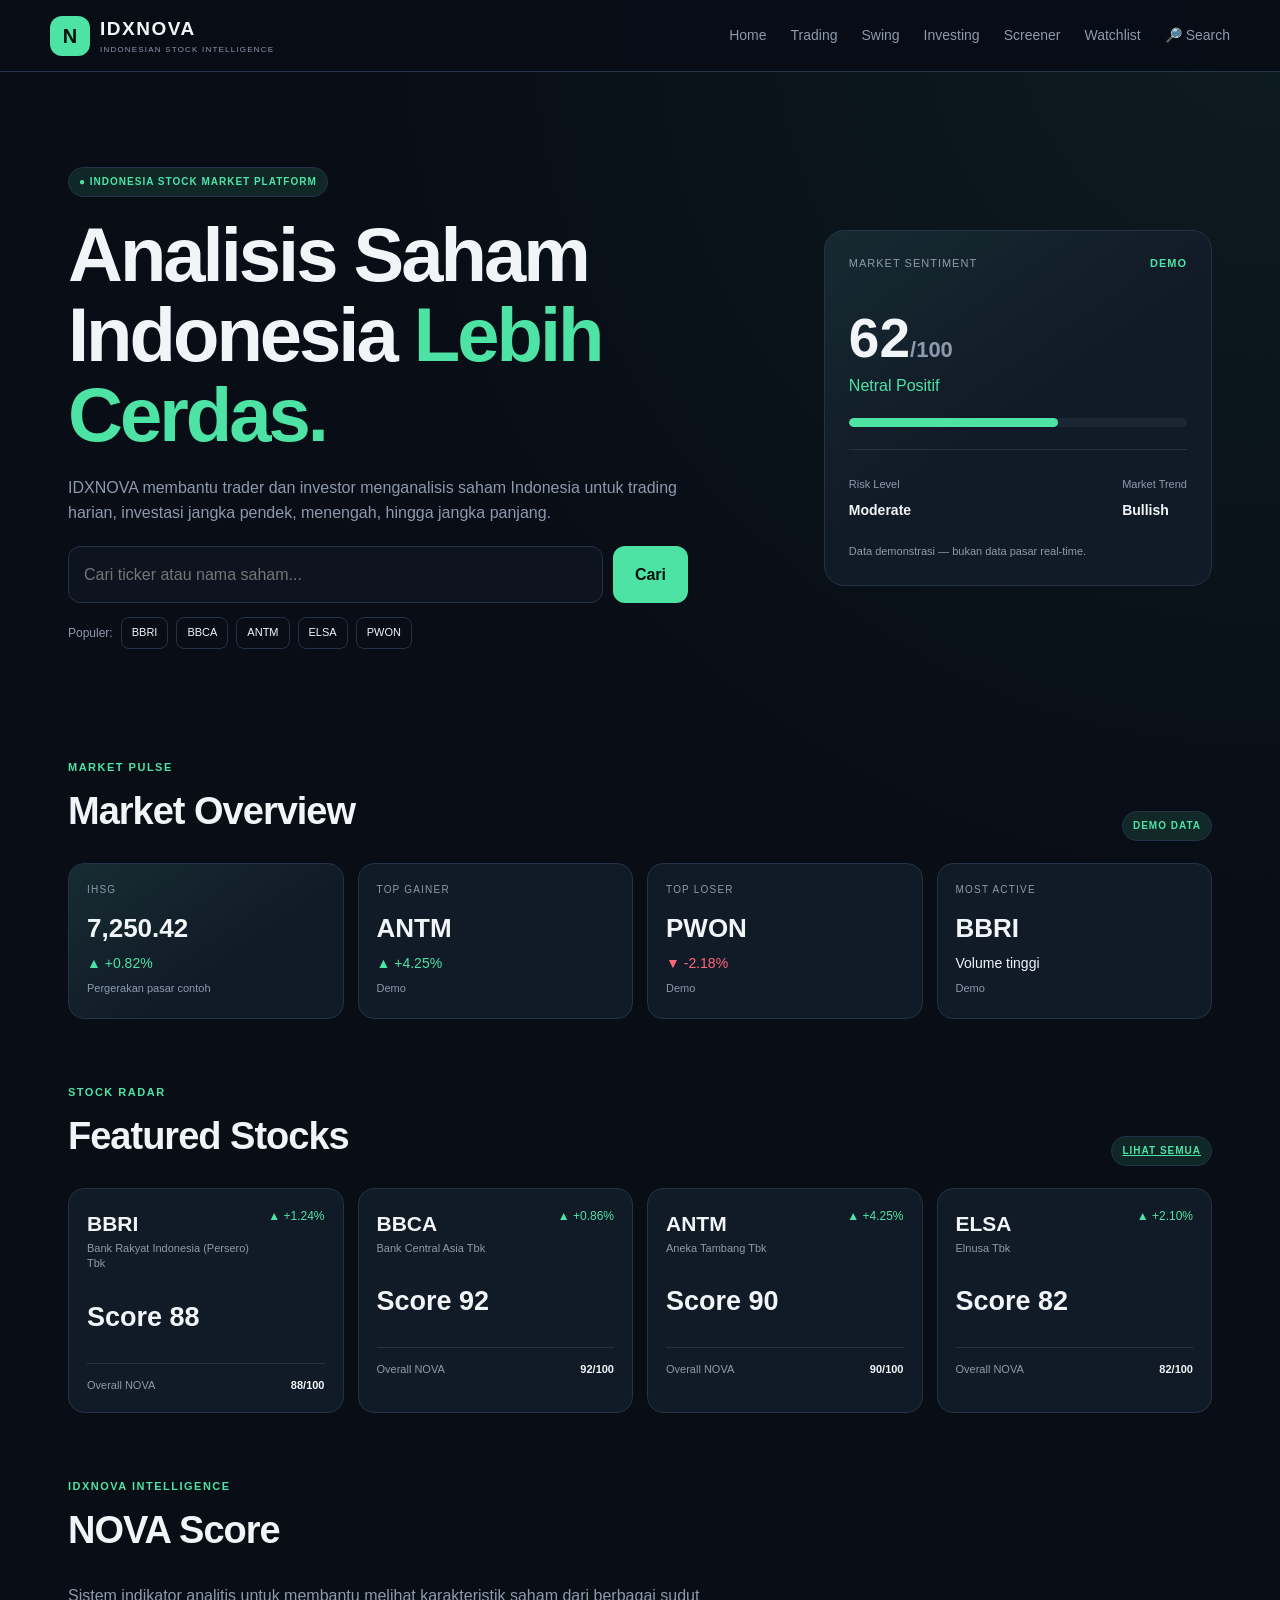
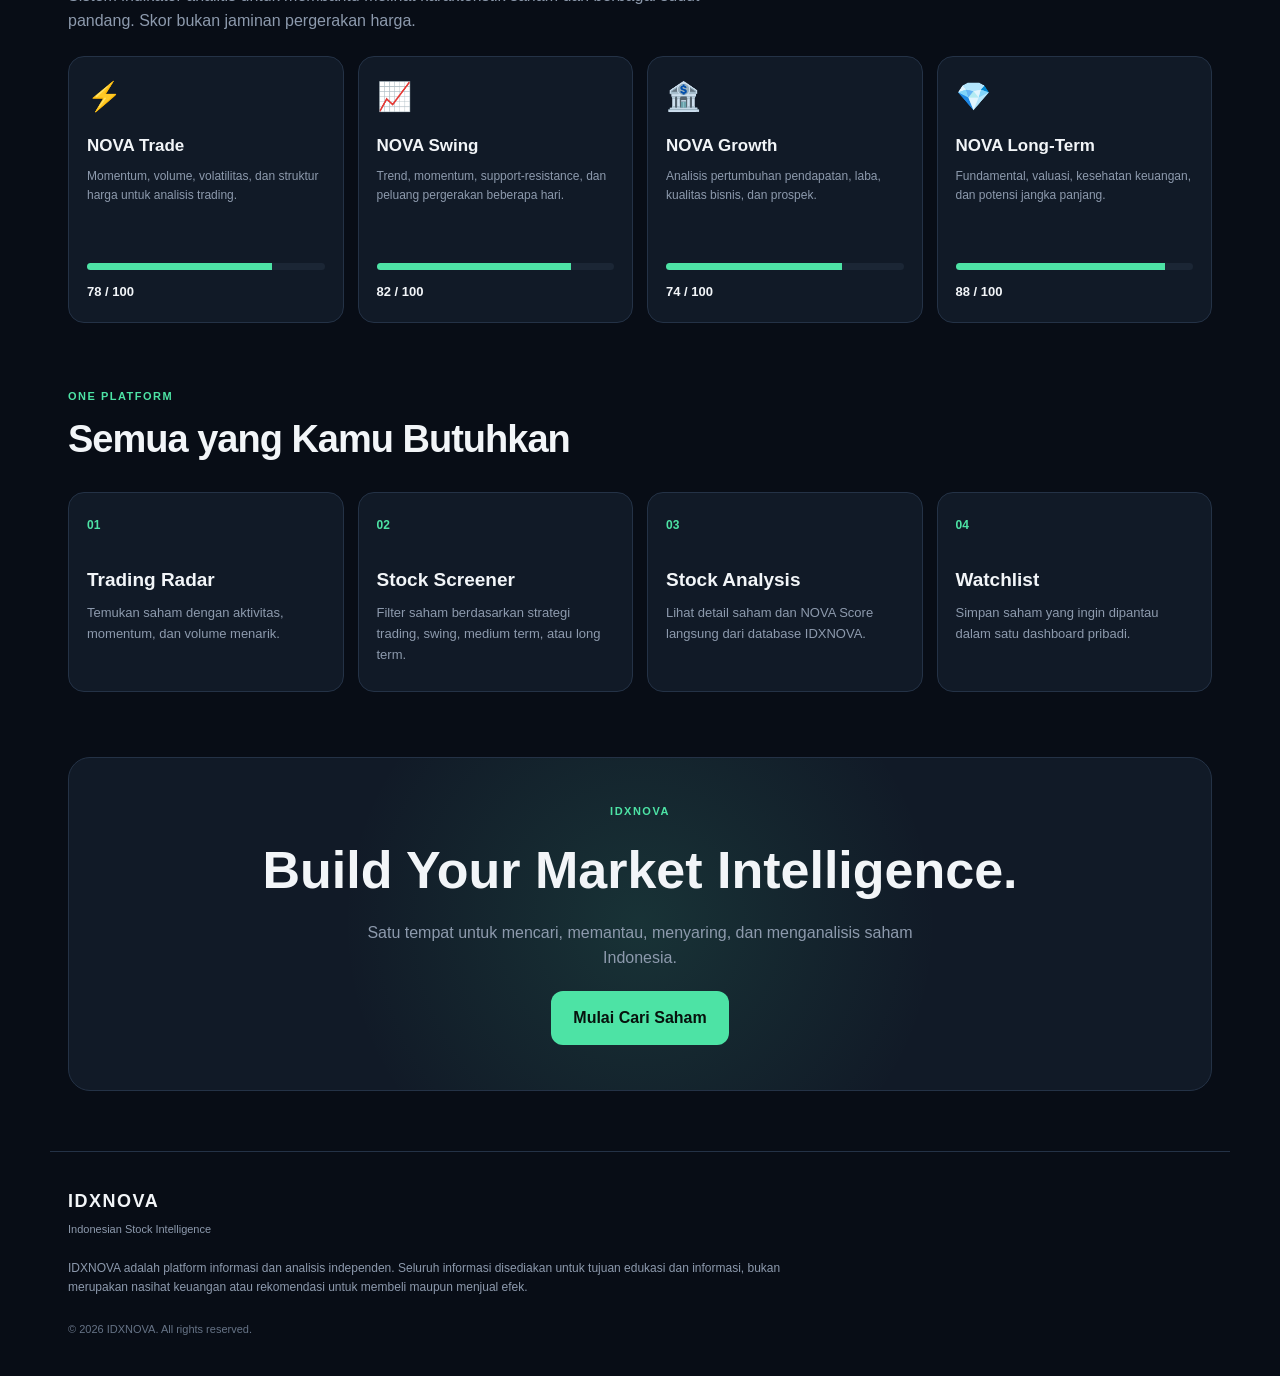
==== index.html @ ef41ec52 "Update index.html" ====
<!DOCTYPE html>
<html lang="id">
<head>
  <meta charset="UTF-8">
  <meta name="viewport" content="width=device-width, initial-scale=1.0">

  <title>IDXNOVA | Indonesian Stock Intelligence</title>

  <link rel="stylesheet" href="style.css">
</head>

<body>

  <header class="navbar">

    <a href="index.html" class="brand">
      <span class="brand-mark">N</span>

      <span>
        <strong>IDXNOVA</strong>
        <small>INDONESIAN STOCK INTELLIGENCE</small>
      </span>
    </a>


    <button
      class="menu-btn"
      onclick="toggleMenu()"
      aria-label="Buka menu"
    >
      ☰
    </button>


    <nav id="navMenu">
      <a href="index.html">Home</a>
      <a href="trading.html">Trading</a>
      <a href="swing.html">Swing</a>
      <a href="investing.html">Investing</a>
      <a href="screener.html">Screener</a>
      <a href="watchlist.html">Watchlist</a>
      <a href="search.html">🔎 Search</a>
    </nav>

  </header>


  <main>

    <!-- HERO -->
    <section class="hero">

      <div class="hero-content">

        <div class="badge">
          ● INDONESIA STOCK MARKET PLATFORM
        </div>


        <h1>
          Analisis Saham Indonesia
          <span>Lebih Cerdas.</span>
        </h1>


        <p>
          IDXNOVA membantu trader dan investor menganalisis saham Indonesia
          untuk trading harian, investasi jangka pendek, menengah,
          hingga jangka panjang.
        </p>


        <div class="search-box">

          <input
            type="text"
            id="stockSearch"
            placeholder="Cari ticker atau nama saham..."
            autocomplete="off"
          >

          <button onclick="searchStock()">
            Cari
          </button>

        </div>


        <div class="popular">

          <span>Populer:</span>

          <button onclick="quickSearch('BBRI')">
            BBRI
          </button>

          <button onclick="quickSearch('BBCA')">
            BBCA
          </button>

          <button onclick="quickSearch('ANTM')">
            ANTM
          </button>

          <button onclick="quickSearch('ELSA')">
            ELSA
          </button>

          <button onclick="quickSearch('PWON')">
            PWON
          </button>

        </div>

      </div>


      <!-- HERO PANEL -->
      <div class="hero-panel">

        <div class="panel-top">
          <span>MARKET SENTIMENT</span>
          <strong>DEMO</strong>
        </div>


        <div class="sentiment-value">
          <h2>
            62<span>/100</span>
          </h2>

          <p>Netral Positif</p>
        </div>


        <div class="sentiment-bar">
          <span></span>
        </div>


        <div class="sentiment-info">

          <div>
            <small>Risk Level</small>
            <strong>Moderate</strong>
          </div>

          <div>
            <small>Market Trend</small>
            <strong>Bullish</strong>
          </div>

        </div>


        <p class="demo-note">
          Data demonstrasi — bukan data pasar real-time.
        </p>

      </div>

    </section>


    <!-- MARKET -->
    <section class="section">

      <div class="section-heading">

        <div>
          <span class="eyebrow">MARKET PULSE</span>
          <h2>Market Overview</h2>
        </div>

        <span class="demo-label">
          DEMO DATA
        </span>

      </div>


      <div class="market-grid">

        <article class="market-card featured">
          <div class="card-label">IHSG</div>
          <h3>7,250.42</h3>
          <p class="positive">▲ +0.82%</p>
          <small>Pergerakan pasar contoh</small>
        </article>


        <article class="market-card">
          <div class="card-label">TOP GAINER</div>
          <h3>ANTM</h3>
          <p class="positive">▲ +4.25%</p>
          <small>Demo</small>
        </article>


        <article class="market-card">
          <div class="card-label">TOP LOSER</div>
          <h3>PWON</h3>
          <p class="negative">▼ -2.18%</p>
          <small>Demo</small>
        </article>


        <article class="market-card">
          <div class="card-label">MOST ACTIVE</div>
          <h3>BBRI</h3>
          <p>Volume tinggi</p>
          <small>Demo</small>
        </article>

      </div>

    </section>


    <!-- STOCKS -->
    <section class="section">

      <div class="section-heading">

        <div>
          <span class="eyebrow">STOCK RADAR</span>
          <h2>Featured Stocks</h2>
        </div>

        <a
          href="search.html"
          class="demo-label"
        >
          LIHAT SEMUA
        </a>

      </div>


      <div
        id="featuredStocks"
        class="stock-grid"
      ></div>

    </section>


    <!-- NOVA SCORE -->
    <section class="section">

      <div class="section-heading">

        <div>
          <span class="eyebrow">
            IDXNOVA INTELLIGENCE
          </span>

          <h2>NOVA Score</h2>
        </div>

      </div>


      <p class="section-description">
        Sistem indikator analitis untuk membantu melihat karakteristik saham
        dari berbagai sudut pandang. Skor bukan jaminan pergerakan harga.
      </p>


      <div class="score-grid">

        <article class="score-card">

          <div class="score-icon">⚡</div>

          <h3>NOVA Trade</h3>

          <p>
            Momentum, volume, volatilitas, dan struktur harga
            untuk analisis trading.
          </p>

          <div class="score-line">
            <span style="width: 78%"></span>
          </div>

          <strong>78 / 100</strong>

        </article>


        <article class="score-card">

          <div class="score-icon">📈</div>

          <h3>NOVA Swing</h3>

          <p>
            Trend, momentum, support-resistance, dan peluang
            pergerakan beberapa hari.
          </p>

          <div class="score-line">
            <span style="width: 82%"></span>
          </div>

          <strong>82 / 100</strong>

        </article>


        <article class="score-card">

          <div class="score-icon">🏦</div>

          <h3>NOVA Growth</h3>

          <p>
            Analisis pertumbuhan pendapatan, laba,
            kualitas bisnis, dan prospek.
          </p>

          <div class="score-line">
            <span style="width: 74%"></span>
          </div>

          <strong>74 / 100</strong>

        </article>


        <article class="score-card">

          <div class="score-icon">💎</div>

          <h3>NOVA Long-Term</h3>

          <p>
            Fundamental, valuasi, kesehatan keuangan,
            dan potensi jangka panjang.
          </p>

          <div class="score-line">
            <span style="width: 88%"></span>
          </div>

          <strong>88 / 100</strong>

        </article>

      </div>

    </section>


    <!-- FEATURES -->
    <section class="section">

      <div class="section-heading">

        <div>
          <span class="eyebrow">ONE PLATFORM</span>
          <h2>Semua yang Kamu Butuhkan</h2>
        </div>

      </div>


      <div class="feature-grid">

        <article>
          <span>01</span>
          <h3>Trading Radar</h3>
          <p>
            Temukan saham dengan aktivitas, momentum,
            dan volume menarik.
          </p>
        </article>


        <article>
          <span>02</span>
          <h3>Stock Screener</h3>
          <p>
            Filter saham berdasarkan strategi trading,
            swing, medium term, atau long term.
          </p>
        </article>


        <article>
          <span>03</span>
          <h3>Stock Analysis</h3>
          <p>
            Lihat detail saham dan NOVA Score
            langsung dari database IDXNOVA.
          </p>
        </article>


        <article>
          <span>04</span>
          <h3>Watchlist</h3>
          <p>
            Simpan saham yang ingin dipantau
            dalam satu dashboard pribadi.
          </p>
        </article>

      </div>

    </section>


    <!-- CTA -->
    <section class="cta">

      <span class="eyebrow">IDXNOVA</span>

      <h2>Build Your Market Intelligence.</h2>

      <p>
        Satu tempat untuk mencari, memantau,
        menyaring, dan menganalisis saham Indonesia.
      </p>


      <a href="search.html">
        <button>
          Mulai Cari Saham
        </button>
      </a>

    </section>

  </main>


  <footer>

    <div class="footer-brand">
      <strong>IDXNOVA</strong>
      <span>Indonesian Stock Intelligence</span>
    </div>


    <p>
      IDXNOVA adalah platform informasi dan analisis independen.
      Seluruh informasi disediakan untuk tujuan edukasi dan informasi,
      bukan merupakan nasihat keuangan atau rekomendasi untuk membeli
      maupun menjual efek.
    </p>


    <small>
      © 2026 IDXNOVA. All rights reserved.
    </small>

  </footer>


  <!-- DATABASE PUSAT -->
  <script src="stocks.js"></script>


  <script>

    function toggleMenu() {

      document
        .getElementById("navMenu")
        .classList
        .toggle("active");

    }


    /*
      CARI SAHAM DARI DATABASE PUSAT
    */
    function searchStock() {

      const input =
        document.getElementById("stockSearch");


      const query =
        input.value
          .trim()
          .toLowerCase();


      if (!query) {

        input.focus();

        return;

      }


      const stocks =
        Object.values(STOCKS);


      const results =
        stocks.filter(function(stock) {

          return (
            stock.ticker
              .toLowerCase()
              .includes(query)

            ||

            stock.name
              .toLowerCase()
              .includes(query)
          );

        });


      /*
        JIKA TIDAK ADA HASIL
      */
      if (results.length === 0) {

        alert(
          "Saham tidak ditemukan di database IDXNOVA."
        );

        return;

      }


      /*
        JIKA TICKER ATAU NAMA PERSIS
        LANGSUNG BUKA DETAIL
      */
      const exactMatch =
        results.find(function(stock) {

          return (
            stock.ticker
              .toLowerCase() === query

            ||

            stock.name
              .toLowerCase() === query
          );

        });


      if (exactMatch) {

        openStock(
          exactMatch.ticker
        );

        return;

      }


      /*
        JIKA HASIL LEBIH DARI SATU
        PINDAH KE HALAMAN SEARCH
      */
      window.location.href =
        "search.html?q=" +
        encodeURIComponent(
          input.value.trim()
        );

    }


    /*
      QUICK SEARCH
    */
    function quickSearch(ticker) {

      document
        .getElementById("stockSearch")
        .value =
        ticker;


      searchStock();

    }


    /*
      BUKA HALAMAN DETAIL SAHAM
    */
    function openStock(ticker) {

      window.location.href =
        "stock.html?ticker=" +
        encodeURIComponent(ticker);

    }


    /*
      ENTER UNTUK CARI
    */
    document
      .getElementById("stockSearch")
      .addEventListener(
        "keydown",
        function(event) {

          if (event.key === "Enter") {

            searchStock();

          }

        }
      );


    /*
      FEATURED STOCKS
      DIBACA DARI DATABASE PUSAT
    */
    function renderFeaturedStocks() {

      const container =
        document.getElementById("featuredStocks");


      const tickers = [
        "BBRI",
        "BBCA",
        "ANTM",
        "ELSA"
      ];


      container.innerHTML =
        "";


      tickers.forEach(function(ticker) {

        const stock =
          STOCKS[ticker];


        /*
          LEWATI JIKA DATA BELUM ADA
        */
        if (!stock) {
          return;
        }


        const card =
          document.createElement("article");


        card.className =
          "stock-card";


        card.style.cursor =
          "pointer";


        const changeSymbol =
          stock.change >= 0
            ? "▲ +"
            : "▼ ";


        const changeClass =
          stock.change >= 0
            ? "positive"
            : "negative";


        card.innerHTML = `

          <div class="stock-header">

            <div>
              <h3>${stock.ticker}</h3>
              <p>${stock.name}</p>
            </div>

            <span class="${changeClass}">
              ${changeSymbol}${Math.abs(stock.change).toFixed(2)}%
            </span>

          </div>


          <div class="stock-price">
            Score ${stock.overall}
          </div>


          <div class="stock-footer">

            <span>Overall NOVA</span>

            <strong>
              ${stock.overall}/100
            </strong>

          </div>

        `;


        card.addEventListener(
          "click",
          function() {

            openStock(stock.ticker);

          }
        );


        container.appendChild(card);

      });

    }


    /*
      JALANKAN SAAT HALAMAN DIBUKA
    */
    renderFeaturedStocks();

  </script>

</body>
</html>
---- style.css ----
* {
  box-sizing: border-box;
  margin: 0;
  padding: 0;
}

:root {
  --bg: #080d16;
  --bg-soft: #0d1420;
  --card: #111a27;
  --card-hover: #151f2e;
  --border: #243246;
  --text: #f2f5f8;
  --muted: #8d9aad;
  --accent: #4de3a5;
  --accent-soft: rgba(77, 227, 165, 0.12);
  --red: #ff6678;
  --max-width: 1180px;
}

html {
  scroll-behavior: smooth;
}

body {
  font-family: Arial, Helvetica, sans-serif;
  background:
    radial-gradient(circle at top right, rgba(77, 227, 165, 0.07), transparent 28%),
    var(--bg);
  color: var(--text);
  line-height: 1.6;
}

button,
input {
  font: inherit;
}

/* NAVBAR */
.navbar {
  width: 100%;
  min-height: 72px;
  padding: 14px max(18px, calc((100% - var(--max-width)) / 2));
  display: flex;
  align-items: center;
  justify-content: space-between;
  gap: 20px;
  border-bottom: 1px solid var(--border);
  background: rgba(8, 13, 22, 0.92);
  position: sticky;
  top: 0;
  z-index: 100;
}

.brand {
  color: var(--text);
  text-decoration: none;
  display: flex;
  align-items: center;
  gap: 10px;
}

.brand-mark {
  width: 40px;
  height: 40px;
  border-radius: 12px;
  display: grid;
  place-items: center;
  background: var(--accent);
  color: #06100c;
  font-size: 20px;
  font-weight: 900;
}

.brand strong {
  display: block;
  letter-spacing: 1.5px;
  font-size: 19px;
}

.brand small {
  display: block;
  font-size: 8px;
  color: var(--muted);
  letter-spacing: 1.2px;
}

nav {
  display: flex;
  align-items: center;
  gap: 24px;
}

nav a {
  color: var(--muted);
  text-decoration: none;
  font-size: 14px;
  transition: 0.2s ease;
}

nav a:hover {
  color: var(--accent);
}

.menu-btn {
  display: none;
  width: 42px;
  height: 42px;
  border: 1px solid var(--border);
  border-radius: 10px;
  background: var(--card);
  color: var(--text);
  cursor: pointer;
  font-size: 20px;
}

/* MAIN */
main {
  width: min(100%, var(--max-width));
  margin: auto;
  padding: 30px 18px 60px;
}

.section {
  margin-top: 65px;
}

.section-heading {
  display: flex;
  align-items: end;
  justify-content: space-between;
  gap: 15px;
  margin-bottom: 22px;
}

.section-heading h2 {
  font-size: clamp(26px, 4vw, 38px);
  letter-spacing: -1px;
}

.eyebrow {
  display: block;
  color: var(--accent);
  font-size: 11px;
  font-weight: bold;
  letter-spacing: 1.5px;
  margin-bottom: 4px;
}

.demo-label,
.badge {
  border: 1px solid var(--border);
  background: var(--accent-soft);
  color: var(--accent);
  border-radius: 999px;
  padding: 6px 10px;
  font-size: 10px;
  font-weight: bold;
  letter-spacing: 1px;
}

.section-description {
  max-width: 700px;
  color: var(--muted);
  margin-bottom: 22px;
}

/* HERO */
.hero {
  min-height: 520px;
  padding: 65px 0 45px;
  display: grid;
  grid-template-columns: 1.3fr 0.7fr;
  gap: 35px;
  align-items: center;
}

.badge {
  display: inline-block;
  margin-bottom: 18px;
}

.hero h1 {
  font-size: clamp(42px, 7vw, 76px);
  line-height: 1.05;
  letter-spacing: -3px;
  max-width: 760px;
}

.hero h1 span {
  color: var(--accent);
}

.hero-content > p {
  color: var(--muted);
  max-width: 650px;
  margin: 20px 0;
  font-size: 16px;
}

.search-box {
  display: flex;
  gap: 10px;
  max-width: 620px;
}

.search-box input {
  flex: 1;
  min-width: 0;
  background: var(--bg-soft);
  border: 1px solid var(--border);
  border-radius: 12px;
  padding: 15px;
  color: var(--text);
  outline: none;
}

.search-box input:focus {
  border-color: var(--accent);
}

.search-box button,
.cta button {
  border: none;
  border-radius: 12px;
  background: var(--accent);
  color: #07120d;
  padding: 14px 22px;
  font-weight: 800;
  cursor: pointer;
}

.popular {
  display: flex;
  align-items: center;
  flex-wrap: wrap;
  gap: 8px;
  margin-top: 14px;
}

.popular span {
  color: var(--muted);
  font-size: 12px;
}

.popular button {
  background: transparent;
  border: 1px solid var(--border);
  color: var(--text);
  border-radius: 8px;
  padding: 6px 10px;
  font-size: 11px;
  cursor: pointer;
}

/* SENTIMENT */
.hero-panel {
  border: 1px solid var(--border);
  border-radius: 20px;
  padding: 24px;
  background:
    linear-gradient(145deg, rgba(77, 227, 165, 0.08), transparent 50%),
    var(--card);
}

.panel-top,
.sentiment-info {
  display: flex;
  justify-content: space-between;
  gap: 15px;
}

.panel-top span,
.panel-top strong {
  font-size: 11px;
  letter-spacing: 1px;
}

.panel-top span {
  color: var(--muted);
}

.panel-top strong {
  color: var(--accent);
}

.sentiment-value {
  margin: 38px 0 20px;
}

.sentiment-value h2 {
  font-size: 55px;
  line-height: 1;
}

.sentiment-value h2 span {
  color: var(--muted);
  font-size: 22px;
}

.sentiment-value p {
  color: var(--accent);
  margin-top: 7px;
}

.sentiment-bar {
  width: 100%;
  height: 9px;
  border-radius: 999px;
  background: #1b2635;
  overflow: hidden;
}

.sentiment-bar span {
  display: block;
  width: 62%;
  height: 100%;
  background: var(--accent);
  border-radius: inherit;
}

.sentiment-info {
  margin-top: 22px;
  padding-top: 20px;
  border-top: 1px solid var(--border);
}

.sentiment-info small,
.demo-note {
  color: var(--muted);
  font-size: 11px;
}

.sentiment-info strong {
  display: block;
  font-size: 14px;
  margin-top: 3px;
}

.demo-note {
  margin-top: 22px;
}

/* MARKET */
.market-grid {
  display: grid;
  grid-template-columns: repeat(4, 1fr);
  gap: 14px;
}

.market-card,
.stock-card,
.score-card,
.feature-grid article {
  background: var(--card);
  border: 1px solid var(--border);
  border-radius: 16px;
  padding: 18px;
}

.market-card.featured {
  background:
    linear-gradient(145deg, rgba(77, 227, 165, 0.09), transparent 60%),
    var(--card);
}

.card-label {
  color: var(--muted);
  font-size: 10px;
  letter-spacing: 1.2px;
}

.market-card h3 {
  font-size: 26px;
  margin: 10px 0 2px;
}

.market-card p {
  font-size: 14px;
}

.market-card small {
  color: var(--muted);
  font-size: 11px;
}

.positive {
  color: var(--accent);
}

.negative {
  color: var(--red);
}

/* STOCKS */
.stock-grid {
  display: grid;
  grid-template-columns: repeat(4, 1fr);
  gap: 14px;
}

.stock-card {
  transition: transform 0.2s ease, border-color 0.2s ease;
}

.stock-card:hover {
  transform: translateY(-3px);
  border-color: rgba(77, 227, 165, 0.45);
}

.stock-header {
  display: flex;
  justify-content: space-between;
  gap: 10px;
}

.stock-header h3 {
  font-size: 21px;
}

.stock-header p {
  color: var(--muted);
  font-size: 11px;
  line-height: 1.4;
}

.stock-header > span {
  font-size: 12px;
  white-space: nowrap;
}

.stock-price {
  font-size: 27px;
  font-weight: 800;
  margin: 24px 0;
}

.stock-footer {
  padding-top: 13px;
  border-top: 1px solid var(--border);
  display: flex;
  justify-content: space-between;
  color: var(--muted);
  font-size: 11px;
}

.stock-footer strong {
  color: var(--text);
}

/* SCORE */
.score-grid {
  display: grid;
  grid-template-columns: repeat(4, 1fr);
  gap: 14px;
}

.score-icon {
  font-size: 28px;
  margin-bottom: 12px;
}

.score-card h3 {
  font-size: 17px;
}

.score-card p {
  color: var(--muted);
  font-size: 12px;
  min-height: 80px;
  margin-top: 8px;
}

.score-line {
  height: 7px;
  background: #1b2635;
  border-radius: 999px;
  overflow: hidden;
  margin: 16px 0 8px;
}

.score-line span {
  display: block;
  height: 100%;
  background: var(--accent);
}

.score-card > strong {
  font-size: 13px;
}

/* FEATURES */
.feature-grid {
  display: grid;
  grid-template-columns: repeat(4, 1fr);
  gap: 14px;
}

.feature-grid article {
  min-height: 200px;
}

.feature-grid span {
  color: var(--accent);
  font-size: 12px;
  font-weight: bold;
}

.feature-grid h3 {
  margin: 28px 0 8px;
  font-size: 19px;
}

.feature-grid p {
  color: var(--muted);
  font-size: 13px;
}

/* CTA */
.cta {
  margin-top: 65px;
  border: 1px solid var(--border);
  border-radius: 22px;
  padding: 45px 24px;
  text-align: center;
  background:
    radial-gradient(circle at center, rgba(77, 227, 165, 0.12), transparent 50%),
    var(--card);
}

.cta h2 {
  font-size: clamp(30px, 5vw, 52px);
  margin: 8px 0;
}

.cta p {
  color: var(--muted);
  max-width: 600px;
  margin: auto;
}

.cta button {
  margin-top: 20px;
}

/* FOOTER */
footer {
  border-top: 1px solid var(--border);
  padding: 35px 18px;
  max-width: var(--max-width);
  margin: auto;
}

.footer-brand strong {
  display: block;
  letter-spacing: 1.5px;
  font-size: 18px;
}

.footer-brand span {
  color: var(--muted);
  font-size: 11px;
}

footer > p {
  max-width: 750px;
  color: var(--muted);
  font-size: 12px;
  margin: 18px 0;
}

footer small {
  color: #667386;
  font-size: 11px;
}

/* MOBILE */
@media (max-width: 850px) {
  .hero {
    grid-template-columns: 1fr;
    padding-top: 45px;
  }

  .hero-panel {
    max-width: 550px;
  }

  .market-grid,
  .stock-grid,
  .score-grid,
  .feature-grid {
    grid-template-columns: repeat(2, 1fr);
  }

  .score-card p {
    min-height: auto;
  }
}

@media (max-width: 650px) {
  .navbar {
    padding: 12px 16px;
  }

  .menu-btn {
    display: block;
  }

  nav {
    display: none;
    position: absolute;
    top: 70px;
    left: 12px;
    right: 12px;
    padding: 15px;
    flex-direction: column;
    align-items: stretch;
    gap: 5px;
    border: 1px solid var(--border);
    border-radius: 14px;
    background: var(--bg-soft);
  }

  nav.active {
    display: flex;
  }

  nav a {
    padding: 10px;
  }

  main {
    padding: 20px 14px 45px;
  }

  .hero {
    min-height: auto;
    gap: 25px;
  }

  .hero h1 {
    letter-spacing: -2px;
  }

  .search-box {
    flex-direction: column;
  }

  .search-box button {
    width: 100%;
  }

  .section {
    margin-top: 48px;
  }

  .section-heading {
    align-items: start;
    flex-direction: column;
  }

  .market-grid,
  .stock-grid,
  .score-grid,
  .feature-grid {
    grid-template-columns: 1fr;
  }

  .market-card,
  .stock-card,
  .score-card,
  .feature-grid article {
    padding: 18px;
  }

  .feature-grid article {
    min-height: auto;
  }

  .feature-grid h3 {
    margin-top: 18px;
  }

  .cta {
    padding: 35px 18px;
  }
}
/* ================================
   IDXNOVA STOCK DETAIL
================================ */

.stock-detail-hero {
  width: min(1100px, 92%);
  margin: 40px auto 0;
  padding: 35px;
  border: 1px solid rgba(255, 255, 255, 0.12);
  border-radius: 24px;
  display: flex;
  justify-content: space-between;
  align-items: center;
  gap: 30px;
}

.back-link {
  display: inline-block;
  margin-bottom: 25px;
  text-decoration: none;
  color: inherit;
  opacity: 0.75;
}

.back-link:hover {
  opacity: 1;
}

.ticker-row {
  display: flex;
  align-items: center;
  gap: 18px;
}

.ticker-logo {
  width: 64px;
  height: 64px;
  display: grid;
  place-items: center;
  border-radius: 18px;
  font-size: 28px;
  font-weight: 800;
  background: rgba(255, 255, 255, 0.1);
}

.ticker-row h1 {
  margin: 0;
  font-size: 36px;
}

.ticker-row p {
  margin: 5px 0 0;
  opacity: 0.7;
}

.stock-identity .demo-label {
  display: inline-block;
  margin-top: 20px;
}

.stock-main-price {
  text-align: right;
}

.stock-main-price small {
  opacity: 0.6;
}

.stock-main-price h2 {
  margin: 8px 0;
  font-size: 34px;
}

.stock-main-price p {
  margin: 0 0 8px;
}


/* OVERALL SCORE */

.overall-score-card {
  position: relative;
  overflow: hidden;
  padding: 32px;
  border: 1px solid rgba(255, 255, 255, 0.12);
  border-radius: 24px;
}

.overall-score-number {
  display: flex;
  align-items: baseline;
  gap: 5px;
}

.overall-score-number strong {
  font-size: 64px;
  line-height: 1;
}

.overall-score-number span {
  font-size: 22px;
  opacity: 0.6;
}

.overall-score-info h3 {
  margin: 20px 0 8px;
  font-size: 24px;
}

.overall-score-info p {
  max-width: 700px;
  opacity: 0.7;
  line-height: 1.7;
}

.overall-score-bar {
  width: 100%;
  height: 8px;
  margin-top: 28px;
  overflow: hidden;
  border-radius: 999px;
  background: rgba(255, 255, 255, 0.1);
}

.overall-score-bar span {
  display: block;
  height: 100%;
  border-radius: inherit;
  background: currentColor;
}


/* ANALYSIS GRID */

.analysis-grid {
  display: grid;
  grid-template-columns: repeat(3, 1fr);
  gap: 16px;
}

.analysis-card {
  display: flex;
  gap: 15px;
  padding: 22px;
  border: 1px solid rgba(255, 255, 255, 0.12);
  border-radius: 18px;
}

.analysis-icon {
  font-size: 25px;
}

.analysis-card small {
  opacity: 0.55;
  font-size: 11px;
  letter-spacing: 1px;
}

.analysis-card h3 {
  margin: 7px 0;
  font-size: 18px;
}

.analysis-card p {
  margin: 0;
  opacity: 0.65;
  line-height: 1.6;
  font-size: 14px;
}


/* METRICS */

.metric-grid {
  display: grid;
  grid-template-columns: repeat(3, 1fr);
  gap: 16px;
}

.metric-card {
  padding: 22px;
  border: 1px solid rgba(255, 255, 255, 0.12);
  border-radius: 18px;
}

.metric-card small {
  display: block;
  opacity: 0.6;
  margin-bottom: 10px;
}

.metric-card strong {
  font-size: 22px;
}


/* HORIZON CONCLUSION */

.horizon-grid {
  display: grid;
  grid-template-columns: repeat(2, 1fr);
  gap: 16px;
}

.horizon-card {
  display: flex;
  align-items: flex-start;
  gap: 16px;
  padding: 24px;
  border: 1px solid rgba(255, 255, 255, 0.12);
  border-radius: 20px;
}

.horizon-card > span {
  font-size: 28px;
}

.horizon-card small {
  opacity: 0.55;
  font-size: 11px;
  letter-spacing: 1px;
}

.horizon-card h3 {
  margin: 7px 0;
  font-size: 20px;
}

.horizon-card p {
  margin: 0;
  opacity: 0.65;
  line-height: 1.6;
}


/* STOCK SEARCH */

.stock-search-detail {
  display: flex;
  justify-content: center;
  gap: 10px;
  margin-top: 25px;
}

.stock-search-detail input {
  width: min(320px, 100%);
  padding: 14px 18px;
  border-radius: 12px;
  border: 1px solid rgba(255, 255, 255, 0.2);
  background: transparent;
  color: inherit;
  outline: none;
  font-size: 15px;
}

.stock-search-detail input::placeholder {
  color: rgba(255, 255, 255, 0.45);
}

.stock-search-detail button {
  padding: 14px 22px;
  border-radius: 12px;
  border: none;
  cursor: pointer;
  font-weight: 700;
}


/* RESPONSIVE */

@media (max-width: 800px) {

  .stock-detail-hero {
    flex-direction: column;
    align-items: flex-start;
    padding: 25px;
  }

  .stock-main-price {
    text-align: left;
  }

  .analysis-grid,
  .metric-grid {
    grid-template-columns: repeat(2, 1fr);
  }

}

@media (max-width: 560px) {

  .ticker-row h1 {
    font-size: 28px;
  }

  .ticker-row p {
    font-size: 13px;
  }

  .overall-score-number strong {
    font-size: 52px;
  }

  .analysis-grid,
  .metric-grid,
  .horizon-grid {
    grid-template-columns: 1fr;
  }

  .stock-search-detail {
    flex-direction: column;
  }

  .stock-search-detail input,
  .stock-search-detail button {
    width: 100%;
  }

}
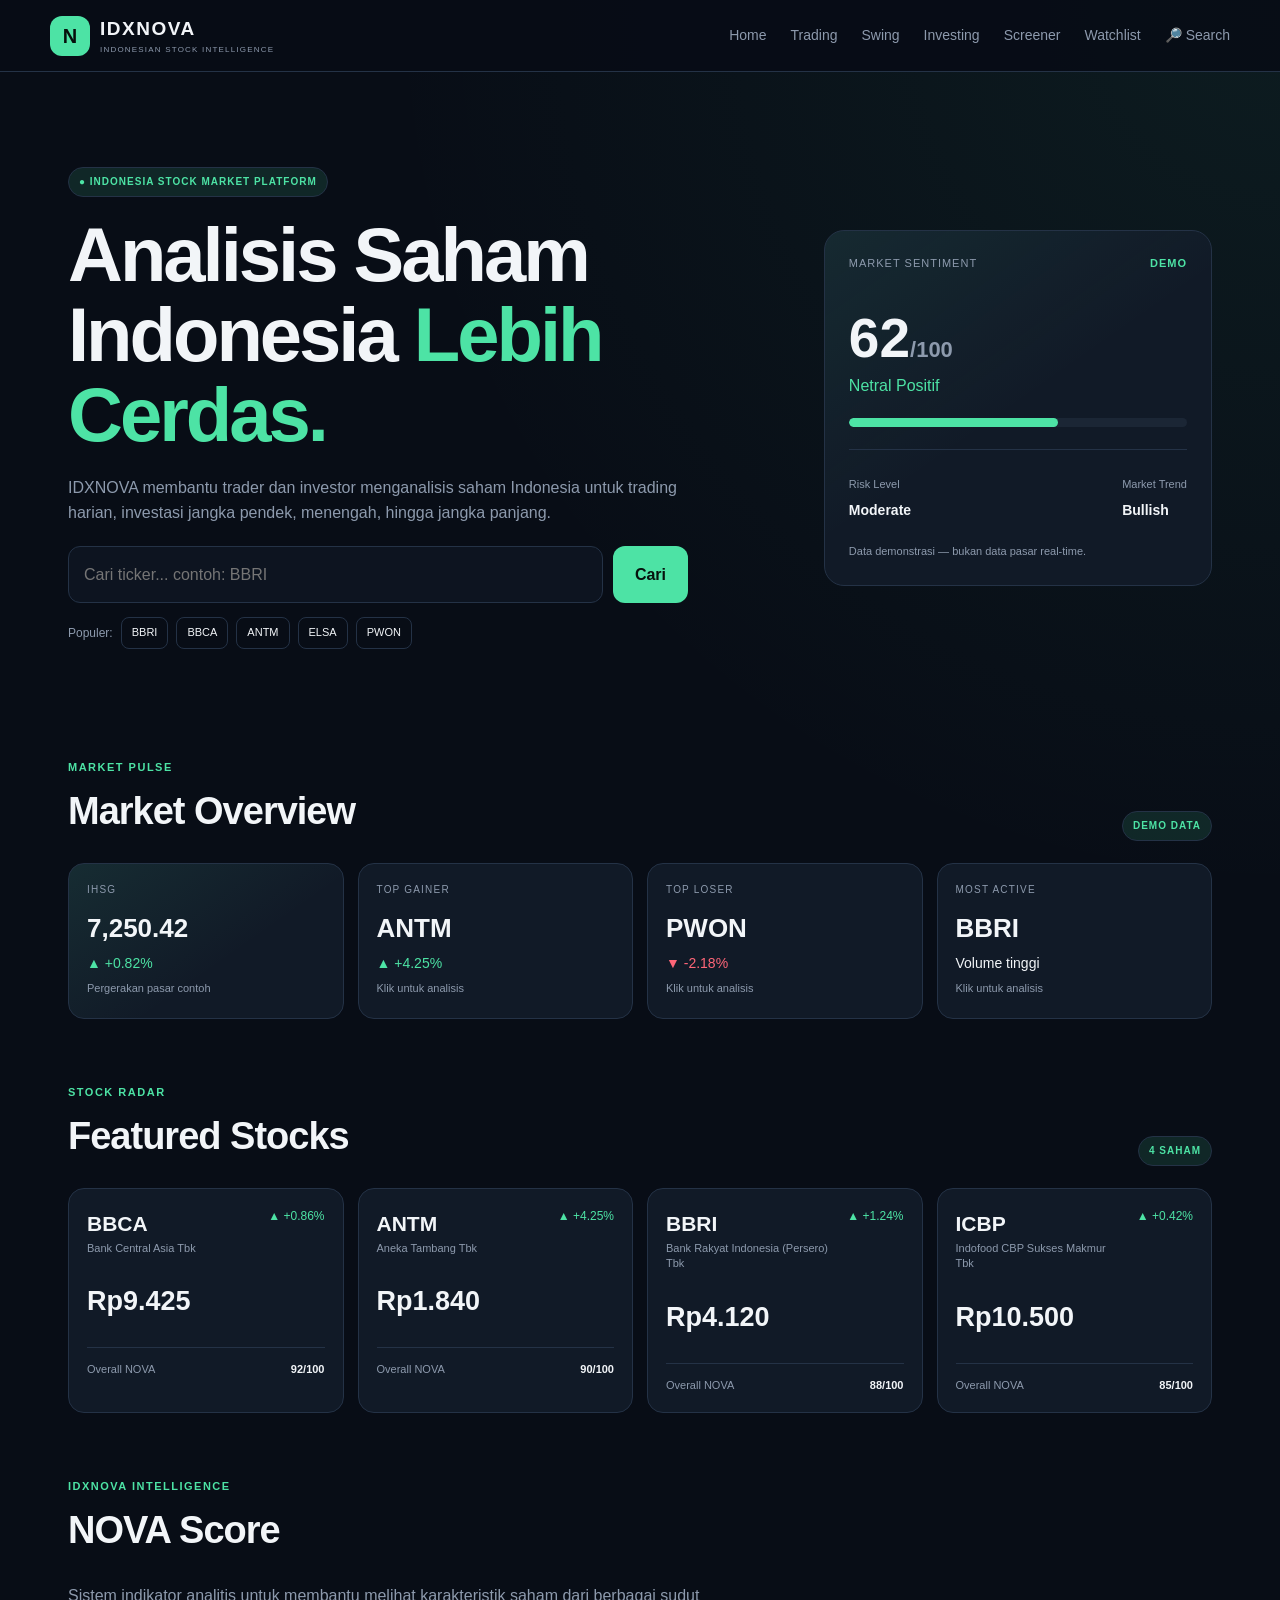
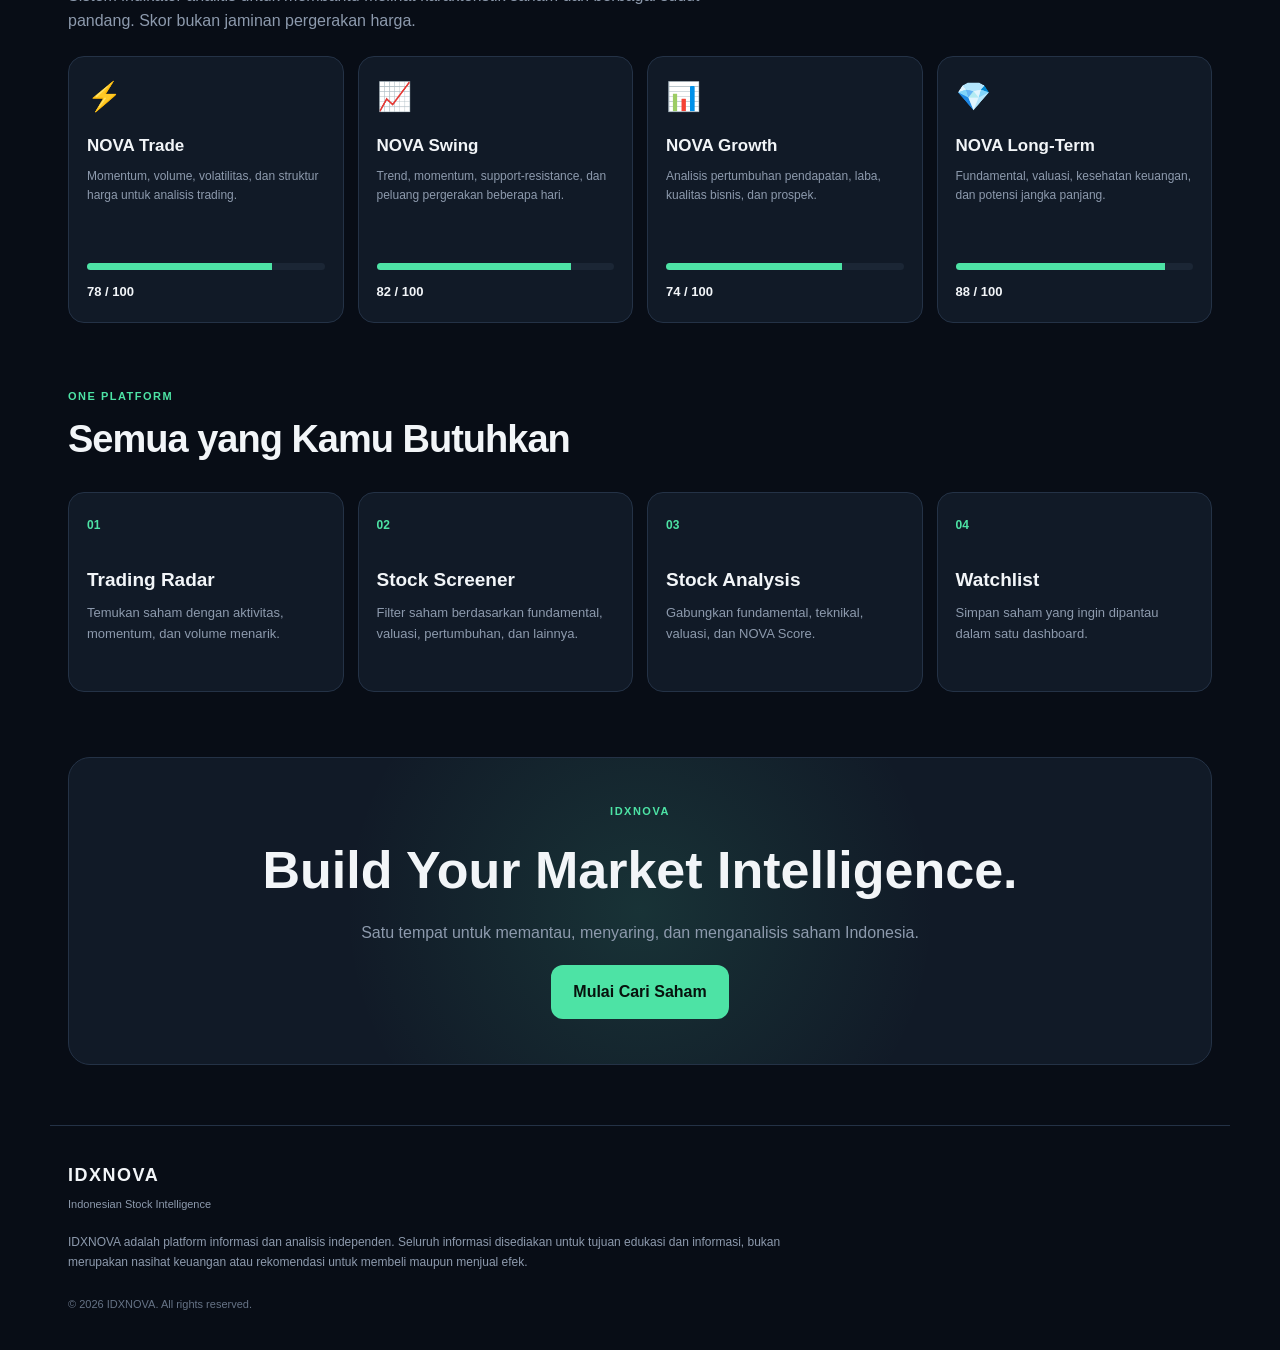
==== commit d796d9d9: "Refactor index.html for better structure and clarity Updated HTML structure and improved comments fo" ====
--- a/index.html
+++ b/index.html
@@ -11,6 +11,7 @@
 
 <body>
 
+  <!-- NAVBAR -->
   <header class="navbar">
 
     <a href="index.html" class="brand">
@@ -21,7 +22,6 @@
         <small>INDONESIAN STOCK INTELLIGENCE</small>
       </span>
     </a>
-
 
     <button
       class="menu-btn"
@@ -30,7 +30,6 @@
     >
       ☰
     </button>
-
 
     <nav id="navMenu">
       <a href="index.html">Home</a>
@@ -56,12 +55,10 @@
           ● INDONESIA STOCK MARKET PLATFORM
         </div>
 
-
         <h1>
           Analisis Saham Indonesia
           <span>Lebih Cerdas.</span>
         </h1>
-
 
         <p>
           IDXNOVA membantu trader dan investor menganalisis saham Indonesia
@@ -70,13 +67,15 @@
         </p>
 
 
+        <!-- SEARCH -->
         <div class="search-box">
 
           <input
             type="text"
             id="stockSearch"
-            placeholder="Cari ticker atau nama saham..."
+            placeholder="Cari ticker... contoh: BBRI"
             autocomplete="off"
+            onkeydown="handleSearchEnter(event)"
           >
 
           <button onclick="searchStock()">
@@ -86,6 +85,7 @@
         </div>
 
 
+        <!-- POPULAR -->
         <div class="popular">
 
           <span>Populer:</span>
@@ -122,7 +122,6 @@
           <span>MARKET SENTIMENT</span>
           <strong>DEMO</strong>
         </div>
-
 
         <div class="sentiment-value">
           <h2>
@@ -132,11 +131,9 @@
           <p>Netral Positif</p>
         </div>
 
-
         <div class="sentiment-bar">
           <span></span>
         </div>
-
 
         <div class="sentiment-info">
 
@@ -152,7 +149,6 @@
 
         </div>
 
-
         <p class="demo-note">
           Data demonstrasi — bukan data pasar real-time.
         </p>
@@ -163,13 +159,18 @@
 
 
     <!-- MARKET -->
-    <section class="section">
+    <section id="market" class="section">
 
       <div class="section-heading">
 
         <div>
-          <span class="eyebrow">MARKET PULSE</span>
-          <h2>Market Overview</h2>
+          <span class="eyebrow">
+            MARKET PULSE
+          </span>
+
+          <h2>
+            Market Overview
+          </h2>
         </div>
 
         <span class="demo-label">
@@ -182,34 +183,98 @@
       <div class="market-grid">
 
         <article class="market-card featured">
-          <div class="card-label">IHSG</div>
-          <h3>7,250.42</h3>
-          <p class="positive">▲ +0.82%</p>
-          <small>Pergerakan pasar contoh</small>
-        </article>
-
-
-        <article class="market-card">
-          <div class="card-label">TOP GAINER</div>
-          <h3>ANTM</h3>
-          <p class="positive">▲ +4.25%</p>
-          <small>Demo</small>
-        </article>
-
-
-        <article class="market-card">
-          <div class="card-label">TOP LOSER</div>
-          <h3>PWON</h3>
-          <p class="negative">▼ -2.18%</p>
-          <small>Demo</small>
-        </article>
-
-
-        <article class="market-card">
-          <div class="card-label">MOST ACTIVE</div>
-          <h3>BBRI</h3>
-          <p>Volume tinggi</p>
-          <small>Demo</small>
+
+          <div class="card-label">
+            IHSG
+          </div>
+
+          <h3>
+            7,250.42
+          </h3>
+
+          <p class="positive">
+            ▲ +0.82%
+          </p>
+
+          <small>
+            Pergerakan pasar contoh
+          </small>
+
+        </article>
+
+
+        <article
+          class="market-card"
+          style="cursor: pointer;"
+          onclick="openStock('ANTM')"
+        >
+
+          <div class="card-label">
+            TOP GAINER
+          </div>
+
+          <h3>
+            ANTM
+          </h3>
+
+          <p class="positive">
+            ▲ +4.25%
+          </p>
+
+          <small>
+            Klik untuk analisis
+          </small>
+
+        </article>
+
+
+        <article
+          class="market-card"
+          style="cursor: pointer;"
+          onclick="openStock('PWON')"
+        >
+
+          <div class="card-label">
+            TOP LOSER
+          </div>
+
+          <h3>
+            PWON
+          </h3>
+
+          <p class="negative">
+            ▼ -2.18%
+          </p>
+
+          <small>
+            Klik untuk analisis
+          </small>
+
+        </article>
+
+
+        <article
+          class="market-card"
+          style="cursor: pointer;"
+          onclick="openStock('BBRI')"
+        >
+
+          <div class="card-label">
+            MOST ACTIVE
+          </div>
+
+          <h3>
+            BBRI
+          </h3>
+
+          <p>
+            Volume tinggi
+          </p>
+
+          <small>
+            Klik untuk analisis
+          </small>
+
         </article>
 
       </div>
@@ -218,35 +283,64 @@
 
 
     <!-- STOCKS -->
-    <section class="section">
+    <section id="stocks" class="section">
 
       <div class="section-heading">
 
         <div>
-          <span class="eyebrow">STOCK RADAR</span>
-          <h2>Featured Stocks</h2>
-        </div>
-
-        <a
-          href="search.html"
+          <span class="eyebrow">
+            STOCK RADAR
+          </span>
+
+          <h2>
+            Featured Stocks
+          </h2>
+        </div>
+
+        <span
+          id="featuredLabel"
           class="demo-label"
         >
-          LIHAT SEMUA
-        </a>
-
-      </div>
-
-
+          LOADING...
+        </span>
+
+      </div>
+
+
+      <!-- DATA OTOMATIS DARI STOCKS.JS -->
       <div
         id="featuredStocks"
         class="stock-grid"
       ></div>
 
+
+      <!-- ERROR / EMPTY -->
+      <div
+        id="featuredError"
+        class="empty-watchlist"
+        style="display: none;"
+      >
+
+        <div class="empty-icon">
+          ⚠️
+        </div>
+
+        <h3>
+          Database belum terbaca
+        </h3>
+
+        <p>
+          Pastikan file stocks.js berada di folder yang sama
+          dengan index.html.
+        </p>
+
+      </div>
+
     </section>
 
 
     <!-- NOVA SCORE -->
-    <section class="section">
+    <section id="scores" class="section">
 
       <div class="section-heading">
 
@@ -255,7 +349,9 @@
             IDXNOVA INTELLIGENCE
           </span>
 
-          <h2>NOVA Score</h2>
+          <h2>
+            NOVA Score
+          </h2>
         </div>
 
       </div>
@@ -271,80 +367,104 @@
 
         <article class="score-card">
 
-          <div class="score-icon">⚡</div>
-
-          <h3>NOVA Trade</h3>
+          <div class="score-icon">
+            ⚡
+          </div>
+
+          <h3>
+            NOVA Trade
+          </h3>
 
           <p>
-            Momentum, volume, volatilitas, dan struktur harga
-            untuk analisis trading.
+            Momentum, volume, volatilitas,
+            dan struktur harga untuk analisis trading.
           </p>
 
           <div class="score-line">
             <span style="width: 78%"></span>
           </div>
 
-          <strong>78 / 100</strong>
+          <strong>
+            78 / 100
+          </strong>
 
         </article>
 
 
         <article class="score-card">
 
-          <div class="score-icon">📈</div>
-
-          <h3>NOVA Swing</h3>
+          <div class="score-icon">
+            📈
+          </div>
+
+          <h3>
+            NOVA Swing
+          </h3>
 
           <p>
-            Trend, momentum, support-resistance, dan peluang
-            pergerakan beberapa hari.
+            Trend, momentum, support-resistance,
+            dan peluang pergerakan beberapa hari.
           </p>
 
           <div class="score-line">
             <span style="width: 82%"></span>
           </div>
 
-          <strong>82 / 100</strong>
+          <strong>
+            82 / 100
+          </strong>
 
         </article>
 
 
         <article class="score-card">
 
-          <div class="score-icon">🏦</div>
-
-          <h3>NOVA Growth</h3>
+          <div class="score-icon">
+            📊
+          </div>
+
+          <h3>
+            NOVA Growth
+          </h3>
 
           <p>
-            Analisis pertumbuhan pendapatan, laba,
-            kualitas bisnis, dan prospek.
+            Analisis pertumbuhan pendapatan,
+            laba, kualitas bisnis, dan prospek.
           </p>
 
           <div class="score-line">
             <span style="width: 74%"></span>
           </div>
 
-          <strong>74 / 100</strong>
+          <strong>
+            74 / 100
+          </strong>
 
         </article>
 
 
         <article class="score-card">
 
-          <div class="score-icon">💎</div>
-
-          <h3>NOVA Long-Term</h3>
+          <div class="score-icon">
+            💎
+          </div>
+
+          <h3>
+            NOVA Long-Term
+          </h3>
 
           <p>
-            Fundamental, valuasi, kesehatan keuangan,
-            dan potensi jangka panjang.
+            Fundamental, valuasi,
+            kesehatan keuangan, dan potensi jangka panjang.
           </p>
 
           <div class="score-line">
             <span style="width: 88%"></span>
           </div>
 
-          <strong>88 / 100</strong>
+          <strong>
+            88 / 100
+          </strong>
 
         </article>
 
@@ -354,13 +474,18 @@
 
 
     <!-- FEATURES -->
-    <section class="section">
+    <section id="features" class="section">
 
       <div class="section-heading">
 
         <div>
-          <span class="eyebrow">ONE PLATFORM</span>
-          <h2>Semua yang Kamu Butuhkan</h2>
+          <span class="eyebrow">
+            ONE PLATFORM
+          </span>
+
+          <h2>
+            Semua yang Kamu Butuhkan
+          </h2>
         </div>
 
       </div>
@@ -368,43 +493,79 @@
 
       <div class="feature-grid">
 
-        <article>
+        <article
+          style="cursor: pointer;"
+          onclick="window.location.href='trading.html'"
+        >
+
           <span>01</span>
-          <h3>Trading Radar</h3>
+
+          <h3>
+            Trading Radar
+          </h3>
+
           <p>
-            Temukan saham dengan aktivitas, momentum,
-            dan volume menarik.
-          </p>
-        </article>
-
-
-        <article>
+            Temukan saham dengan aktivitas,
+            momentum, dan volume menarik.
+          </p>
+
+        </article>
+
+
+        <article
+          style="cursor: pointer;"
+          onclick="window.location.href='screener.html'"
+        >
+
           <span>02</span>
-          <h3>Stock Screener</h3>
+
+          <h3>
+            Stock Screener
+          </h3>
+
           <p>
-            Filter saham berdasarkan strategi trading,
-            swing, medium term, atau long term.
-          </p>
-        </article>
-
-
-        <article>
+            Filter saham berdasarkan fundamental,
+            valuasi, pertumbuhan, dan lainnya.
+          </p>
+
+        </article>
+
+
+        <article
+          style="cursor: pointer;"
+          onclick="window.location.href='search.html'"
+        >
+
           <span>03</span>
-          <h3>Stock Analysis</h3>
+
+          <h3>
+            Stock Analysis
+          </h3>
+
           <p>
-            Lihat detail saham dan NOVA Score
-            langsung dari database IDXNOVA.
-          </p>
-        </article>
-
-
-        <article>
+            Gabungkan fundamental,
+            teknikal, valuasi, dan NOVA Score.
+          </p>
+
+        </article>
+
+
+        <article
+          style="cursor: pointer;"
+          onclick="window.location.href='watchlist.html'"
+        >
+
           <span>04</span>
-          <h3>Watchlist</h3>
+
+          <h3>
+            Watchlist
+          </h3>
+
           <p>
             Simpan saham yang ingin dipantau
-            dalam satu dashboard pribadi.
-          </p>
+            dalam satu dashboard.
+          </p>
+
         </article>
 
       </div>
@@ -415,32 +576,41 @@
     <!-- CTA -->
     <section class="cta">
 
-      <span class="eyebrow">IDXNOVA</span>
-
-      <h2>Build Your Market Intelligence.</h2>
+      <span class="eyebrow">
+        IDXNOVA
+      </span>
+
+      <h2>
+        Build Your Market Intelligence.
+      </h2>
 
       <p>
-        Satu tempat untuk mencari, memantau,
+        Satu tempat untuk memantau,
         menyaring, dan menganalisis saham Indonesia.
       </p>
 
-
-      <a href="search.html">
-        <button>
-          Mulai Cari Saham
-        </button>
-      </a>
+      <button onclick="focusSearch()">
+        Mulai Cari Saham
+      </button>
 
     </section>
 
   </main>
 
 
+  <!-- FOOTER -->
   <footer>
 
     <div class="footer-brand">
-      <strong>IDXNOVA</strong>
-      <span>Indonesian Stock Intelligence</span>
+
+      <strong>
+        IDXNOVA
+      </strong>
+
+      <span>
+        Indonesian Stock Intelligence
+      </span>
+
     </div>
 
 
@@ -460,207 +630,92 @@
 
 
   <!-- DATABASE PUSAT -->
-  <script src="stocks.js"></script>
-
-
+  <script src="./stocks.js"></script>
+
+
+  <!-- JAVASCRIPT -->
   <script>
 
     function toggleMenu() {
-
       document
         .getElementById("navMenu")
         .classList
         .toggle("active");
-
     }
 
 
-    /*
-      CARI SAHAM DARI DATABASE PUSAT
-    */
-    function searchStock() {
-
-      const input =
-        document.getElementById("stockSearch");
-
-
-      const query =
-        input.value
-          .trim()
-          .toLowerCase();
-
-
-      if (!query) {
-
-        input.focus();
-
-        return;
-
-      }
-
-
-      const stocks =
-        Object.values(STOCKS);
-
-
-      const results =
-        stocks.filter(function(stock) {
-
-          return (
-            stock.ticker
-              .toLowerCase()
-              .includes(query)
-
-            ||
-
-            stock.name
-              .toLowerCase()
-              .includes(query)
-          );
-
-        });
-
-
-      /*
-        JIKA TIDAK ADA HASIL
-      */
-      if (results.length === 0) {
-
-        alert(
-          "Saham tidak ditemukan di database IDXNOVA."
-        );
-
-        return;
-
-      }
-
-
-      /*
-        JIKA TICKER ATAU NAMA PERSIS
-        LANGSUNG BUKA DETAIL
-      */
-      const exactMatch =
-        results.find(function(stock) {
-
-          return (
-            stock.ticker
-              .toLowerCase() === query
-
-            ||
-
-            stock.name
-              .toLowerCase() === query
-          );
-
-        });
-
-
-      if (exactMatch) {
-
-        openStock(
-          exactMatch.ticker
-        );
-
-        return;
-
-      }
-
-
-      /*
-        JIKA HASIL LEBIH DARI SATU
-        PINDAH KE HALAMAN SEARCH
-      */
+    function openStock(ticker) {
       window.location.href =
-        "search.html?q=" +
-        encodeURIComponent(
-          input.value.trim()
-        );
-
+        "stock.html?ticker=" + encodeURIComponent(ticker);
     }
 
 
-    /*
-      QUICK SEARCH
-    */
-    function quickSearch(ticker) {
-
-      document
-        .getElementById("stockSearch")
-        .value =
-        ticker;
-
-
-      searchStock();
-
+    function formatPrice(price) {
+      return "Rp" +
+        Number(price).toLocaleString("id-ID");
     }
 
 
-    /*
-      BUKA HALAMAN DETAIL SAHAM
-    */
-    function openStock(ticker) {
-
-      window.location.href =
-        "stock.html?ticker=" +
-        encodeURIComponent(ticker);
-
-    }
-
-
-    /*
-      ENTER UNTUK CARI
-    */
-    document
-      .getElementById("stockSearch")
-      .addEventListener(
-        "keydown",
-        function(event) {
-
-          if (event.key === "Enter") {
-
-            searchStock();
-
-          }
-
-        }
-      );
-
-
-    /*
-      FEATURED STOCKS
-      DIBACA DARI DATABASE PUSAT
-    */
+    /* =========================
+       FEATURED STOCKS
+    ========================== */
+
     function renderFeaturedStocks() {
 
       const container =
         document.getElementById("featuredStocks");
 
-
-      const tickers = [
-        "BBRI",
-        "BBCA",
-        "ANTM",
-        "ELSA"
-      ];
-
-
-      container.innerHTML =
-        "";
-
-
-      tickers.forEach(function(ticker) {
-
-        const stock =
-          STOCKS[ticker];
-
-
-        /*
-          LEWATI JIKA DATA BELUM ADA
-        */
-        if (!stock) {
-          return;
-        }
-
+      const error =
+        document.getElementById("featuredError");
+
+      const label =
+        document.getElementById("featuredLabel");
+
+
+      if (typeof STOCKS === "undefined") {
+
+        console.error(
+          "STOCKS database tidak ditemukan"
+        );
+
+        error.style.display = "block";
+
+        label.textContent =
+          "DATA ERROR";
+
+        return;
+      }
+
+
+      const stocks =
+        Object.values(STOCKS)
+          .sort(function(a, b) {
+            return b.overall - a.overall;
+          })
+          .slice(0, 4);
+
+
+      container.innerHTML = "";
+
+
+      if (stocks.length === 0) {
+
+        error.style.display = "block";
+
+        label.textContent =
+          "0 SAHAM";
+
+        return;
+      }
+
+
+      error.style.display = "none";
+
+      label.textContent =
+        stocks.length + " SAHAM";
+
+
+      stocks.forEach(function(stock) {
 
         const card =
           document.createElement("article");
@@ -687,7 +742,6 @@
 
 
         card.innerHTML = `
-
           <div class="stock-header">
 
             <div>
@@ -701,31 +755,21 @@
 
           </div>
 
-
           <div class="stock-price">
-            Score ${stock.overall}
-          </div>
-
+            ${formatPrice(stock.price)}
+          </div>
 
           <div class="stock-footer">
-
             <span>Overall NOVA</span>
-
-            <strong>
-              ${stock.overall}/100
-            </strong>
-
-          </div>
-
+            <strong>${stock.overall}/100</strong>
+          </div>
         `;
 
 
         card.addEventListener(
           "click",
           function() {
-
             openStock(stock.ticker);
-
           }
         );
 
@@ -737,9 +781,99 @@
     }
 
 
-    /*
-      JALANKAN SAAT HALAMAN DIBUKA
-    */
+    /* =========================
+       SEARCH
+    ========================== */
+
+    function searchStock() {
+
+      const input =
+        document.getElementById("stockSearch");
+
+      const ticker =
+        input.value
+          .trim()
+          .toUpperCase();
+
+
+      if (!ticker) {
+
+        alert(
+          "Masukkan ticker saham terlebih dahulu."
+        );
+
+        input.focus();
+
+        return;
+      }
+
+
+      if (
+        typeof STOCKS !== "undefined" &&
+        STOCKS[ticker]
+      ) {
+
+        openStock(ticker);
+
+      } else {
+
+        alert(
+          "Ticker " +
+          ticker +
+          " belum tersedia dalam database IDXNOVA."
+        );
+
+      }
+
+    }
+
+
+    function quickSearch(ticker) {
+
+      document
+        .getElementById("stockSearch")
+        .value = ticker;
+
+
+      searchStock();
+
+    }
+
+
+    function handleSearchEnter(event) {
+
+      if (event.key === "Enter") {
+
+        searchStock();
+
+      }
+
+    }
+
+
+    function focusSearch() {
+
+      window.scrollTo({
+        top: 0,
+        behavior: "smooth"
+      });
+
+
+      setTimeout(function() {
+
+        document
+          .getElementById("stockSearch")
+          .focus();
+
+      }, 500);
+
+    }
+
+
+    /* =========================
+       START
+    ========================== */
+
     renderFeaturedStocks();
 
   </script>
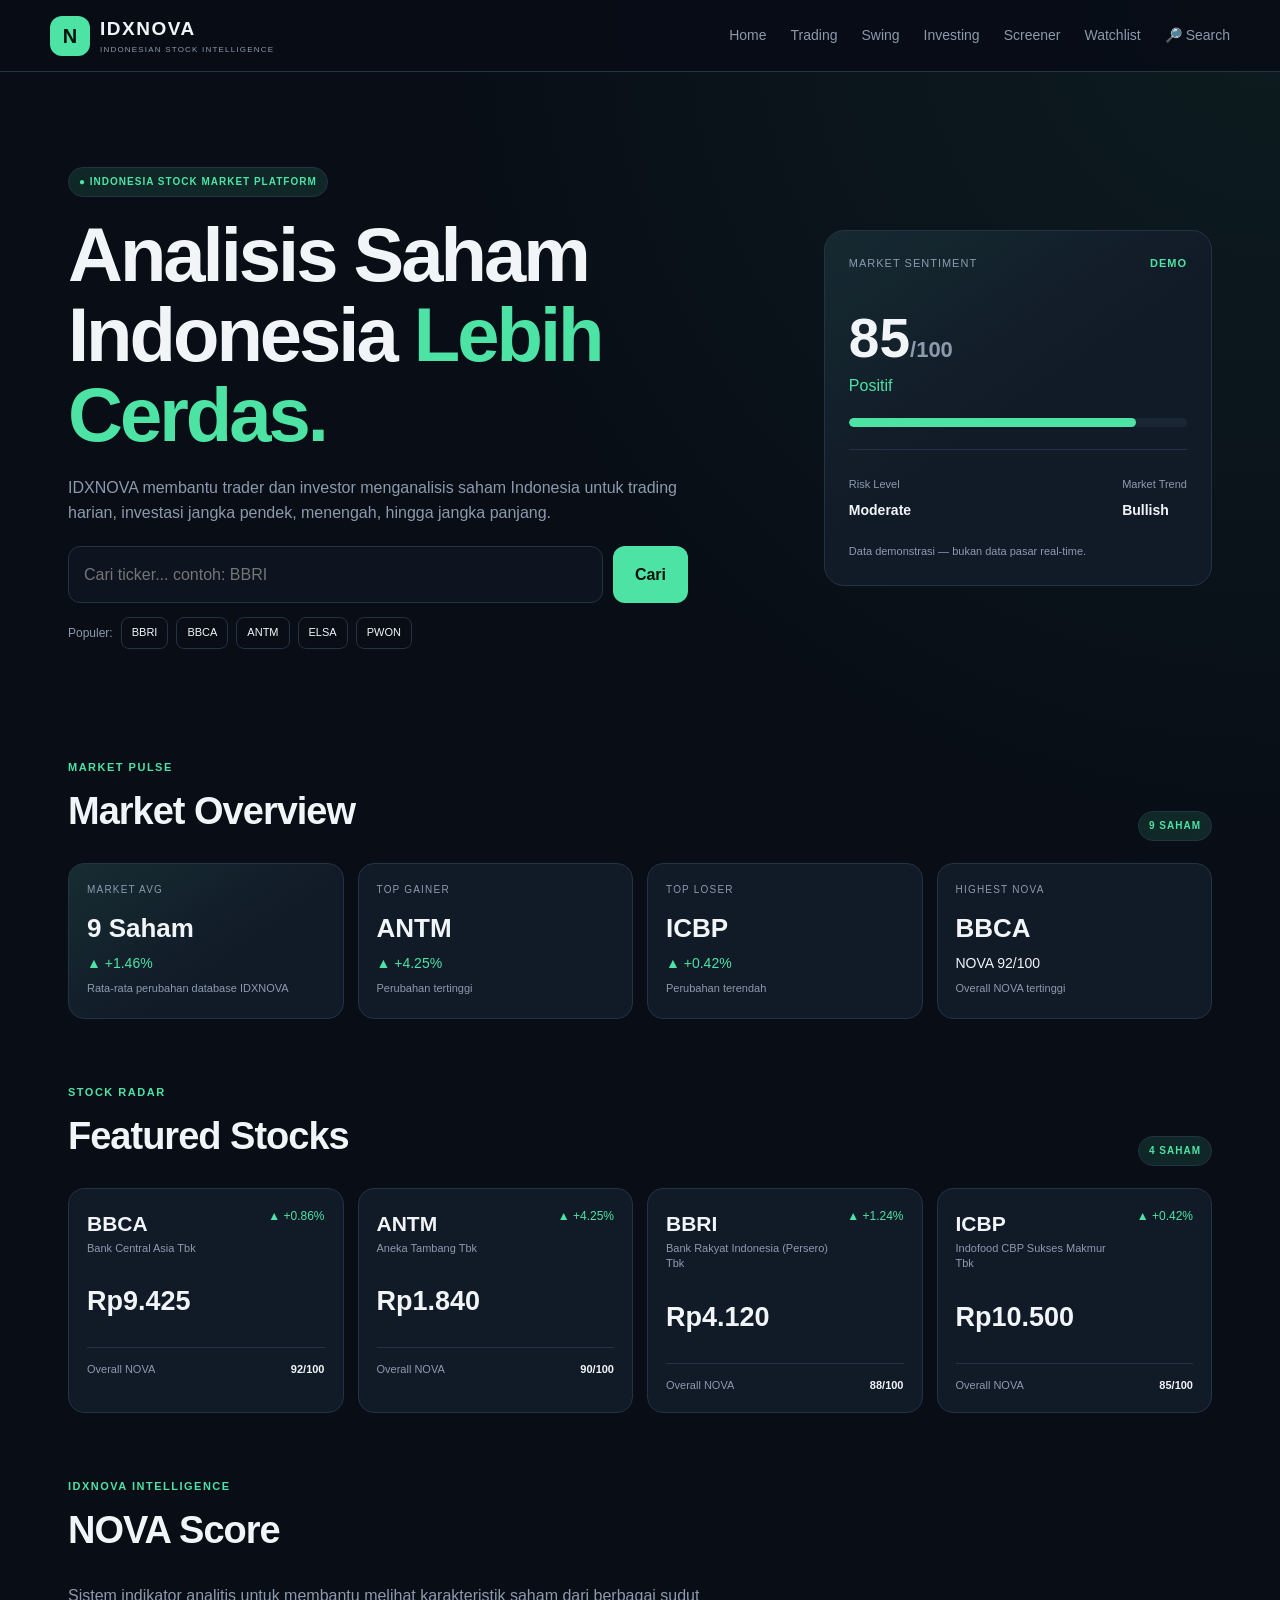
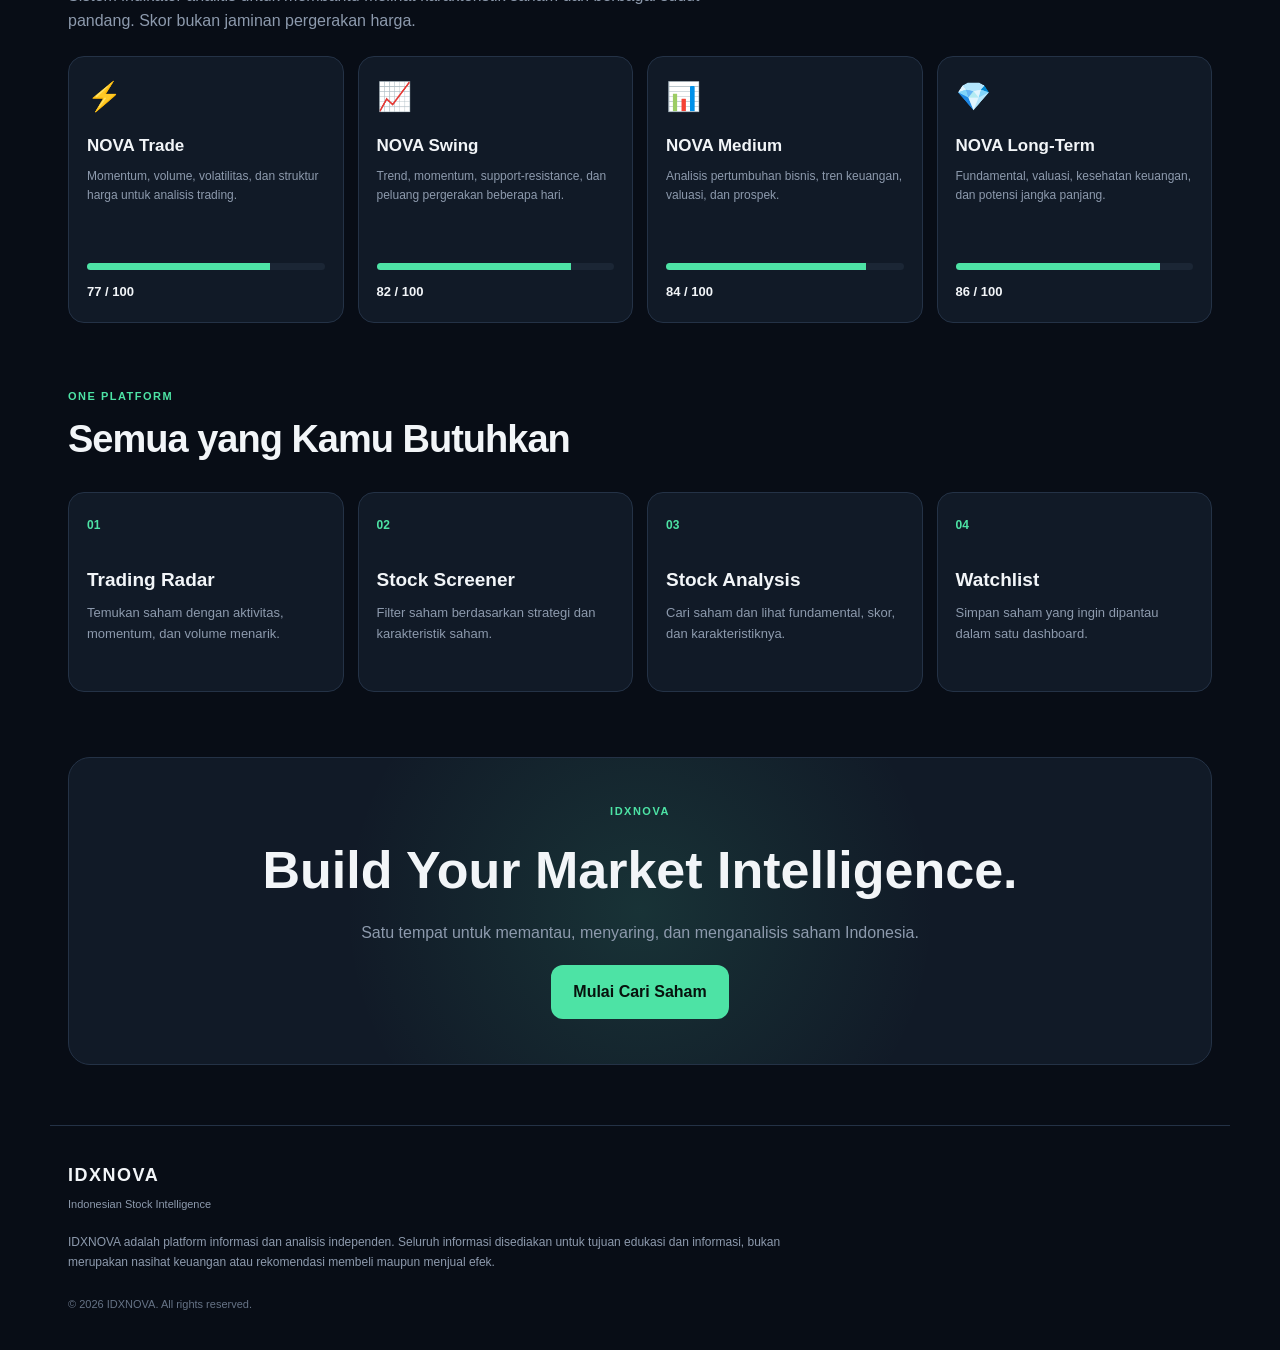
==== commit 5ae33d55: "Update index.html" ====
--- a/index.html
+++ b/index.html
@@ -75,7 +75,6 @@
             id="stockSearch"
             placeholder="Cari ticker... contoh: BBRI"
             autocomplete="off"
-            onkeydown="handleSearchEnter(event)"
           >
 
           <button onclick="searchStock()">
@@ -85,7 +84,6 @@
         </div>
 
 
-        <!-- POPULAR -->
         <div class="popular">
 
           <span>Populer:</span>
@@ -124,30 +122,45 @@
         </div>
 
         <div class="sentiment-value">
-          <h2>
-            62<span>/100</span>
+
+          <h2 id="sentimentScore">
+            0<span>/100</span>
           </h2>
 
-          <p>Netral Positif</p>
+          <p id="sentimentText">
+            Loading...
+          </p>
+
         </div>
 
+
         <div class="sentiment-bar">
-          <span></span>
+          <span
+            id="sentimentBar"
+            style="width: 0%"
+          ></span>
         </div>
+
 
         <div class="sentiment-info">
 
           <div>
             <small>Risk Level</small>
-            <strong>Moderate</strong>
-          </div>
+            <strong id="marketRisk">
+              Loading
+            </strong>
+          </div>
+
 
           <div>
             <small>Market Trend</small>
-            <strong>Bullish</strong>
+            <strong id="marketTrend">
+              Loading
+            </strong>
           </div>
 
         </div>
+
 
         <p class="demo-note">
           Data demonstrasi — bukan data pasar real-time.
@@ -159,11 +172,15 @@
 
 
     <!-- MARKET -->
-    <section id="market" class="section">
+    <section
+      id="market"
+      class="section"
+    >
 
       <div class="section-heading">
 
         <div>
+
           <span class="eyebrow">
             MARKET PULSE
           </span>
@@ -171,10 +188,14 @@
           <h2>
             Market Overview
           </h2>
+
         </div>
 
-        <span class="demo-label">
-          DEMO DATA
+        <span
+          id="marketStatus"
+          class="demo-label"
+        >
+          LOADING...
         </span>
 
       </div>
@@ -182,97 +203,110 @@
 
       <div class="market-grid">
 
+        <!-- MARKET AVERAGE -->
         <article class="market-card featured">
 
           <div class="card-label">
-            IHSG
-          </div>
-
-          <h3>
-            7,250.42
+            MARKET AVG
+          </div>
+
+          <h3 id="marketAverage">
+            Loading...
           </h3>
 
-          <p class="positive">
-            ▲ +0.82%
+          <p
+            id="marketAverageChange"
+            class="positive"
+          >
+            Calculating...
           </p>
 
           <small>
-            Pergerakan pasar contoh
+            Rata-rata perubahan database IDXNOVA
           </small>
 
         </article>
 
 
+        <!-- TOP GAINER -->
         <article
           class="market-card"
+          id="topGainerCard"
           style="cursor: pointer;"
-          onclick="openStock('ANTM')"
         >
 
           <div class="card-label">
             TOP GAINER
           </div>
 
-          <h3>
-            ANTM
+          <h3 id="topGainer">
+            Loading...
           </h3>
 
-          <p class="positive">
-            ▲ +4.25%
+          <p
+            id="topGainerChange"
+            class="positive"
+          >
+            Loading...
           </p>
 
           <small>
-            Klik untuk analisis
+            Perubahan tertinggi
           </small>
 
         </article>
 
 
+        <!-- TOP LOSER -->
         <article
           class="market-card"
+          id="topLoserCard"
           style="cursor: pointer;"
-          onclick="openStock('PWON')"
         >
 
           <div class="card-label">
             TOP LOSER
           </div>
 
-          <h3>
-            PWON
+          <h3 id="topLoser">
+            Loading...
           </h3>
 
-          <p class="negative">
-            ▼ -2.18%
+          <p
+            id="topLoserChange"
+            class="negative"
+          >
+            Loading...
           </p>
 
           <small>
-            Klik untuk analisis
+            Perubahan terendah
           </small>
 
         </article>
 
 
+        <!-- HIGHEST SCORE -->
         <article
           class="market-card"
+          id="topScoreCard"
           style="cursor: pointer;"
-          onclick="openStock('BBRI')"
         >
 
           <div class="card-label">
-            MOST ACTIVE
-          </div>
-
-          <h3>
-            BBRI
+            HIGHEST NOVA
+          </div>
+
+          <h3 id="topScore">
+            Loading...
           </h3>
 
-          <p>
-            Volume tinggi
+          <p id="topScoreValue">
+            Loading...
           </p>
 
           <small>
-            Klik untuk analisis
+            Overall NOVA tertinggi
           </small>
 
         </article>
@@ -283,11 +317,15 @@
 
 
     <!-- STOCKS -->
-    <section id="stocks" class="section">
+    <section
+      id="stocks"
+      class="section"
+    >
 
       <div class="section-heading">
 
         <div>
+
           <span class="eyebrow">
             STOCK RADAR
           </span>
@@ -295,6 +333,7 @@
           <h2>
             Featured Stocks
           </h2>
+
         </div>
 
         <span
@@ -307,16 +346,15 @@
       </div>
 
 
-      <!-- DATA OTOMATIS DARI STOCKS.JS -->
+      <!-- AUTO FROM STOCKS.JS -->
       <div
         id="featuredStocks"
         class="stock-grid"
       ></div>
 
 
-      <!-- ERROR / EMPTY -->
       <div
-        id="featuredError"
+        id="featuredEmpty"
         class="empty-watchlist"
         style="display: none;"
       >
@@ -330,8 +368,7 @@
         </h3>
 
         <p>
-          Pastikan file stocks.js berada di folder yang sama
-          dengan index.html.
+          Pastikan stocks.js berada di folder yang sama dengan index.html.
         </p>
 
       </div>
@@ -340,11 +377,15 @@
 
 
     <!-- NOVA SCORE -->
-    <section id="scores" class="section">
+    <section
+      id="scores"
+      class="section"
+    >
 
       <div class="section-heading">
 
         <div>
+
           <span class="eyebrow">
             IDXNOVA INTELLIGENCE
           </span>
@@ -352,6 +393,7 @@
           <h2>
             NOVA Score
           </h2>
+
         </div>
 
       </div>
@@ -376,16 +418,15 @@
           </h3>
 
           <p>
-            Momentum, volume, volatilitas,
-            dan struktur harga untuk analisis trading.
+            Momentum, volume, volatilitas, dan struktur harga untuk analisis trading.
           </p>
 
           <div class="score-line">
-            <span style="width: 78%"></span>
-          </div>
-
-          <strong>
-            78 / 100
+            <span id="avgTradingBar" style="width: 0%"></span>
+          </div>
+
+          <strong id="avgTradingScore">
+            Loading...
           </strong>
 
         </article>
@@ -402,16 +443,15 @@
           </h3>
 
           <p>
-            Trend, momentum, support-resistance,
-            dan peluang pergerakan beberapa hari.
+            Trend, momentum, support-resistance, dan peluang pergerakan beberapa hari.
           </p>
 
           <div class="score-line">
-            <span style="width: 82%"></span>
-          </div>
-
-          <strong>
-            82 / 100
+            <span id="avgSwingBar" style="width: 0%"></span>
+          </div>
+
+          <strong id="avgSwingScore">
+            Loading...
           </strong>
 
         </article>
@@ -424,20 +464,19 @@
           </div>
 
           <h3>
-            NOVA Growth
+            NOVA Medium
           </h3>
 
           <p>
-            Analisis pertumbuhan pendapatan,
-            laba, kualitas bisnis, dan prospek.
+            Analisis pertumbuhan bisnis, tren keuangan, valuasi, dan prospek.
           </p>
 
           <div class="score-line">
-            <span style="width: 74%"></span>
-          </div>
-
-          <strong>
-            74 / 100
+            <span id="avgMediumBar" style="width: 0%"></span>
+          </div>
+
+          <strong id="avgMediumScore">
+            Loading...
           </strong>
 
         </article>
@@ -454,16 +493,15 @@
           </h3>
 
           <p>
-            Fundamental, valuasi,
-            kesehatan keuangan, dan potensi jangka panjang.
+            Fundamental, valuasi, kesehatan keuangan, dan potensi jangka panjang.
           </p>
 
           <div class="score-line">
-            <span style="width: 88%"></span>
-          </div>
-
-          <strong>
-            88 / 100
+            <span id="avgLongBar" style="width: 0%"></span>
+          </div>
+
+          <strong id="avgLongScore">
+            Loading...
           </strong>
 
         </article>
@@ -474,11 +512,15 @@
 
 
     <!-- FEATURES -->
-    <section id="features" class="section">
+    <section
+      id="features"
+      class="section"
+    >
 
       <div class="section-heading">
 
         <div>
+
           <span class="eyebrow">
             ONE PLATFORM
           </span>
@@ -486,6 +528,7 @@
           <h2>
             Semua yang Kamu Butuhkan
           </h2>
+
         </div>
 
       </div>
@@ -497,18 +540,11 @@
           style="cursor: pointer;"
           onclick="window.location.href='trading.html'"
         >
-
           <span>01</span>
-
-          <h3>
-            Trading Radar
-          </h3>
-
+          <h3>Trading Radar</h3>
           <p>
-            Temukan saham dengan aktivitas,
-            momentum, dan volume menarik.
+            Temukan saham dengan aktivitas, momentum, dan volume menarik.
           </p>
-
         </article>
 
 
@@ -516,18 +552,11 @@
           style="cursor: pointer;"
           onclick="window.location.href='screener.html'"
         >
-
           <span>02</span>
-
-          <h3>
-            Stock Screener
-          </h3>
-
+          <h3>Stock Screener</h3>
           <p>
-            Filter saham berdasarkan fundamental,
-            valuasi, pertumbuhan, dan lainnya.
+            Filter saham berdasarkan strategi dan karakteristik saham.
           </p>
-
         </article>
 
 
@@ -535,18 +564,11 @@
           style="cursor: pointer;"
           onclick="window.location.href='search.html'"
         >
-
           <span>03</span>
-
-          <h3>
-            Stock Analysis
-          </h3>
-
+          <h3>Stock Analysis</h3>
           <p>
-            Gabungkan fundamental,
-            teknikal, valuasi, dan NOVA Score.
+            Cari saham dan lihat fundamental, skor, dan karakteristiknya.
           </p>
-
         </article>
 
 
@@ -554,18 +576,11 @@
           style="cursor: pointer;"
           onclick="window.location.href='watchlist.html'"
         >
-
           <span>04</span>
-
-          <h3>
-            Watchlist
-          </h3>
-
+          <h3>Watchlist</h3>
           <p>
-            Simpan saham yang ingin dipantau
-            dalam satu dashboard.
+            Simpan saham yang ingin dipantau dalam satu dashboard.
           </p>
-
         </article>
 
       </div>
@@ -585,11 +600,12 @@
       </h2>
 
       <p>
-        Satu tempat untuk memantau,
-        menyaring, dan menganalisis saham Indonesia.
+        Satu tempat untuk memantau, menyaring, dan menganalisis saham Indonesia.
       </p>
 
-      <button onclick="focusSearch()">
+      <button
+        onclick="document.getElementById('stockSearch').focus()"
+      >
         Mulai Cari Saham
       </button>
 
@@ -617,8 +633,7 @@
     <p>
       IDXNOVA adalah platform informasi dan analisis independen.
       Seluruh informasi disediakan untuk tujuan edukasi dan informasi,
-      bukan merupakan nasihat keuangan atau rekomendasi untuk membeli
-      maupun menjual efek.
+      bukan merupakan nasihat keuangan atau rekomendasi membeli maupun menjual efek.
     </p>
 
 
@@ -633,162 +648,59 @@
   <script src="./stocks.js"></script>
 
 
-  <!-- JAVASCRIPT -->
+  <!-- HOME SYSTEM -->
   <script>
 
     function toggleMenu() {
+
       document
         .getElementById("navMenu")
         .classList
         .toggle("active");
+
     }
 
 
-    function openStock(ticker) {
-      window.location.href =
-        "stock.html?ticker=" + encodeURIComponent(ticker);
-    }
-
-
     function formatPrice(price) {
+
       return "Rp" +
         Number(price).toLocaleString("id-ID");
+
     }
 
 
-    /* =========================
-       FEATURED STOCKS
-    ========================== */
-
-    function renderFeaturedStocks() {
-
-      const container =
-        document.getElementById("featuredStocks");
-
-      const error =
-        document.getElementById("featuredError");
-
-      const label =
-        document.getElementById("featuredLabel");
-
-
-      if (typeof STOCKS === "undefined") {
-
-        console.error(
-          "STOCKS database tidak ditemukan"
-        );
-
-        error.style.display = "block";
-
-        label.textContent =
-          "DATA ERROR";
-
-        return;
+    function openStock(ticker) {
+
+      window.location.href =
+        "stock.html?ticker=" +
+        encodeURIComponent(ticker);
+
+    }
+
+
+    function setText(id, value) {
+
+      const element =
+        document.getElementById(id);
+
+      if (element) {
+
+        element.textContent =
+          value;
+
       }
 
-
-      const stocks =
-        Object.values(STOCKS)
-          .sort(function(a, b) {
-            return b.overall - a.overall;
-          })
-          .slice(0, 4);
-
-
-      container.innerHTML = "";
-
-
-      if (stocks.length === 0) {
-
-        error.style.display = "block";
-
-        label.textContent =
-          "0 SAHAM";
-
-        return;
-      }
-
-
-      error.style.display = "none";
-
-      label.textContent =
-        stocks.length + " SAHAM";
-
-
-      stocks.forEach(function(stock) {
-
-        const card =
-          document.createElement("article");
-
-
-        card.className =
-          "stock-card";
-
-
-        card.style.cursor =
-          "pointer";
-
-
-        const changeSymbol =
-          stock.change >= 0
-            ? "▲ +"
-            : "▼ ";
-
-
-        const changeClass =
-          stock.change >= 0
-            ? "positive"
-            : "negative";
-
-
-        card.innerHTML = `
-          <div class="stock-header">
-
-            <div>
-              <h3>${stock.ticker}</h3>
-              <p>${stock.name}</p>
-            </div>
-
-            <span class="${changeClass}">
-              ${changeSymbol}${Math.abs(stock.change).toFixed(2)}%
-            </span>
-
-          </div>
-
-          <div class="stock-price">
-            ${formatPrice(stock.price)}
-          </div>
-
-          <div class="stock-footer">
-            <span>Overall NOVA</span>
-            <strong>${stock.overall}/100</strong>
-          </div>
-        `;
-
-
-        card.addEventListener(
-          "click",
-          function() {
-            openStock(stock.ticker);
-          }
-        );
-
-
-        container.appendChild(card);
-
-      });
-
     }
 
 
-    /* =========================
-       SEARCH
-    ========================== */
-
+    /*
+      SEARCH HOME
+    */
     function searchStock() {
 
       const input =
         document.getElementById("stockSearch");
+
 
       const ticker =
         input.value
@@ -798,13 +710,11 @@
 
       if (!ticker) {
 
-        alert(
-          "Masukkan ticker saham terlebih dahulu."
-        );
-
-        input.focus();
+        window.location.href =
+          "search.html";
 
         return;
+
       }
 
 
@@ -817,11 +727,11 @@
 
       } else {
 
-        alert(
-          "Ticker " +
-          ticker +
-          " belum tersedia dalam database IDXNOVA."
-        );
+        window.location.href =
+          "search.html?q=" +
+          encodeURIComponent(
+            input.value.trim()
+          );
 
       }
 
@@ -832,7 +742,8 @@
 
       document
         .getElementById("stockSearch")
-        .value = ticker;
+        .value =
+        ticker;
 
 
       searchStock();
@@ -840,41 +751,634 @@
     }
 
 
-    function handleSearchEnter(event) {
-
-      if (event.key === "Enter") {
-
-        searchStock();
+    /*
+      MARKET OVERVIEW
+    */
+    function renderMarketOverview(stocks) {
+
+      const changes =
+        stocks.map(function(stock) {
+
+          return Number(stock.change) || 0;
+
+        });
+
+
+      const averageChange =
+        changes.reduce(function(sum, value) {
+
+          return sum + value;
+
+        }, 0) / changes.length;
+
+
+      const topGainer =
+        stocks.reduce(function(best, stock) {
+
+          return stock.change > best.change
+            ? stock
+            : best;
+
+        });
+
+
+      const topLoser =
+        stocks.reduce(function(worst, stock) {
+
+          return stock.change < worst.change
+            ? stock
+            : worst;
+
+        });
+
+
+      const highestScore =
+        stocks.reduce(function(best, stock) {
+
+          return stock.overall > best.overall
+            ? stock
+            : best;
+
+        });
+
+
+      setText(
+        "marketAverage",
+        stocks.length + " Saham"
+      );
+
+
+      const averageElement =
+        document.getElementById(
+          "marketAverageChange"
+        );
+
+
+      averageElement.textContent =
+        (averageChange >= 0 ? "▲ +" : "▼ ") +
+        Math.abs(averageChange).toFixed(2) +
+        "%";
+
+
+      averageElement.className =
+        averageChange >= 0
+          ? "positive"
+          : "negative";
+
+
+      setText(
+        "topGainer",
+        topGainer.ticker
+      );
+
+
+      setText(
+        "topGainerChange",
+        "▲ +" +
+        Number(topGainer.change).toFixed(2) +
+        "%"
+      );
+
+
+      setText(
+        "topLoser",
+        topLoser.ticker
+      );
+
+
+      const loserChange =
+        Number(topLoser.change) || 0;
+
+
+      setText(
+        "topLoserChange",
+        (loserChange >= 0 ? "▲ +" : "▼ ") +
+        Math.abs(loserChange).toFixed(2) +
+        "%"
+      );
+
+
+      document
+        .getElementById("topLoserChange")
+        .className =
+        loserChange >= 0
+          ? "positive"
+          : "negative";
+
+
+      setText(
+        "topScore",
+        highestScore.ticker
+      );
+
+
+      setText(
+        "topScoreValue",
+        "NOVA " +
+        highestScore.overall +
+        "/100"
+      );
+
+
+      /*
+        CLICK MARKET CARDS
+      */
+      document
+        .getElementById("topGainerCard")
+        .onclick =
+        function() {
+
+          openStock(topGainer.ticker);
+
+        };
+
+
+      document
+        .getElementById("topLoserCard")
+        .onclick =
+        function() {
+
+          openStock(topLoser.ticker);
+
+        };
+
+
+      document
+        .getElementById("topScoreCard")
+        .onclick =
+        function() {
+
+          openStock(highestScore.ticker);
+
+        };
+
+    }
+
+
+    /*
+      MARKET SENTIMENT
+    */
+    function renderMarketSentiment(stocks) {
+
+      const averageOverall =
+        stocks.reduce(
+          function(sum, stock) {
+
+            return sum +
+              (Number(stock.overall) || 0);
+
+          },
+          0
+        ) / stocks.length;
+
+
+      const averageChange =
+        stocks.reduce(
+          function(sum, stock) {
+
+            return sum +
+              (Number(stock.change) || 0);
+
+          },
+          0
+        ) / stocks.length;
+
+
+      const score =
+        Math.round(averageOverall);
+
+
+      setText(
+        "sentimentScore",
+        score
+      );
+
+
+      document
+        .getElementById(
+          "sentimentScore"
+        ).innerHTML =
+        score + "<span>/100</span>";
+
+
+      document
+        .getElementById(
+          "sentimentBar"
+        ).style.width =
+        score + "%";
+
+
+      let sentiment =
+        "Netral";
+
+
+      if (averageChange > 1) {
+
+        sentiment =
+          "Positif";
+
+      } else if (averageChange < -1) {
+
+        sentiment =
+          "Negatif";
+
+      } else if (averageChange > 0) {
+
+        sentiment =
+          "Netral Positif";
+
+      } else if (averageChange < 0) {
+
+        sentiment =
+          "Netral Negatif";
 
       }
 
+
+      setText(
+        "sentimentText",
+        sentiment
+      );
+
+
+      let trend =
+        "Neutral";
+
+
+      if (averageChange > 0.5) {
+
+        trend =
+          "Bullish";
+
+      } else if (averageChange < -0.5) {
+
+        trend =
+          "Bearish";
+
+      }
+
+
+      setText(
+        "marketTrend",
+        trend
+      );
+
+
+      let risk =
+        "Moderate";
+
+
+      if (score >= 88) {
+
+        risk =
+          "Low - Moderate";
+
+      } else if (score < 75) {
+
+        risk =
+          "Moderate - High";
+
+      }
+
+
+      setText(
+        "marketRisk",
+        risk
+      );
+
     }
 
 
-    function focusSearch() {
-
-      window.scrollTo({
-        top: 0,
-        behavior: "smooth"
+    /*
+      FEATURED STOCKS
+      TOP 4 OVERALL SCORE
+    */
+    function renderFeaturedStocks(stocks) {
+
+      const container =
+        document.getElementById(
+          "featuredStocks"
+        );
+
+
+      const emptyState =
+        document.getElementById(
+          "featuredEmpty"
+        );
+
+
+      const featured =
+        stocks
+          .slice()
+          .sort(function(a, b) {
+
+            return b.overall -
+              a.overall;
+
+          })
+          .slice(0, 4);
+
+
+      container.innerHTML =
+        "";
+
+
+      featured.forEach(function(stock) {
+
+        const card =
+          document.createElement(
+            "article"
+          );
+
+
+        card.className =
+          "stock-card";
+
+
+        card.style.cursor =
+          "pointer";
+
+
+        const change =
+          Number(stock.change) || 0;
+
+
+        const changeSymbol =
+          change >= 0
+            ? "▲ +"
+            : "▼ ";
+
+
+        const changeClass =
+          change >= 0
+            ? "positive"
+            : "negative";
+
+
+        card.innerHTML = `
+
+          <div class="stock-header">
+
+            <div>
+
+              <h3>
+                ${stock.ticker}
+              </h3>
+
+              <p>
+                ${stock.name}
+              </p>
+
+            </div>
+
+
+            <span class="${changeClass}">
+
+              ${changeSymbol}${Math.abs(change).toFixed(2)}%
+
+            </span>
+
+          </div>
+
+
+          <div class="stock-price">
+
+            ${formatPrice(stock.price)}
+
+          </div>
+
+
+          <div class="stock-footer">
+
+            <span>
+              Overall NOVA
+            </span>
+
+            <strong>
+              ${stock.overall}/100
+            </strong>
+
+          </div>
+
+        `;
+
+
+        card.addEventListener(
+          "click",
+          function() {
+
+            openStock(stock.ticker);
+
+          }
+        );
+
+
+        container.appendChild(card);
+
       });
 
 
-      setTimeout(function() {
+      emptyState.style.display =
+        featured.length === 0
+          ? "block"
+          : "none";
+
+
+      setText(
+        "featuredLabel",
+        featured.length +
+        " SAHAM"
+      );
+
+    }
+
+
+    /*
+      NOVA SCORE AVERAGES
+    */
+    function renderScoreAverages(stocks) {
+
+      const configs = [
+
+        {
+          key: "trading",
+          bar: "avgTradingBar",
+          score: "avgTradingScore"
+        },
+
+        {
+          key: "swing",
+          bar: "avgSwingBar",
+          score: "avgSwingScore"
+        },
+
+        {
+          key: "medium",
+          bar: "avgMediumBar",
+          score: "avgMediumScore"
+        },
+
+        {
+          key: "long",
+          bar: "avgLongBar",
+          score: "avgLongScore"
+        }
+
+      ];
+
+
+      configs.forEach(function(config) {
+
+        const average =
+          stocks.reduce(
+            function(sum, stock) {
+
+              return sum +
+                (Number(stock[config.key]) || 0);
+
+            },
+            0
+          ) / stocks.length;
+
+
+        const score =
+          Math.round(average);
+
 
         document
-          .getElementById("stockSearch")
-          .focus();
-
-      }, 500);
+          .getElementById(
+            config.bar
+          ).style.width =
+          score + "%";
+
+
+        setText(
+          config.score,
+          score + " / 100"
+        );
+
+      });
 
     }
 
 
-    /* =========================
-       START
-    ========================== */
-
-    renderFeaturedStocks();
+    /*
+      INITIALIZE HOME
+    */
+    function initializeHome() {
+
+      if (typeof STOCKS === "undefined") {
+
+        setText(
+          "marketStatus",
+          "DATA ERROR"
+        );
+
+
+        setText(
+          "featuredLabel",
+          "DATA ERROR"
+        );
+
+
+        document
+          .getElementById(
+            "featuredEmpty"
+          ).style.display =
+          "block";
+
+
+        setText(
+          "sentimentText",
+          "Database Error"
+        );
+
+
+        setText(
+          "marketRisk",
+          "Unavailable"
+        );
+
+
+        setText(
+          "marketTrend",
+          "Unavailable"
+        );
+
+
+        return;
+
+      }
+
+
+      const stocks =
+        Object.values(STOCKS);
+
+
+      if (stocks.length === 0) {
+
+        setText(
+          "marketStatus",
+          "NO DATA"
+        );
+
+        return;
+
+      }
+
+
+      setText(
+        "marketStatus",
+        stocks.length +
+        " SAHAM"
+      );
+
+
+      renderMarketOverview(
+        stocks
+      );
+
+
+      renderMarketSentiment(
+        stocks
+      );
+
+
+      renderFeaturedStocks(
+        stocks
+      );
+
+
+      renderScoreAverages(
+        stocks
+      );
+
+    }
+
+
+    /*
+      ENTER = SEARCH
+    */
+    document
+      .getElementById("stockSearch")
+      .addEventListener(
+        "keydown",
+        function(event) {
+
+          if (event.key === "Enter") {
+
+            searchStock();
+
+          }
+
+        }
+      );
+
+
+    /*
+      START
+    */
+    initializeHome();
 
   </script>
 
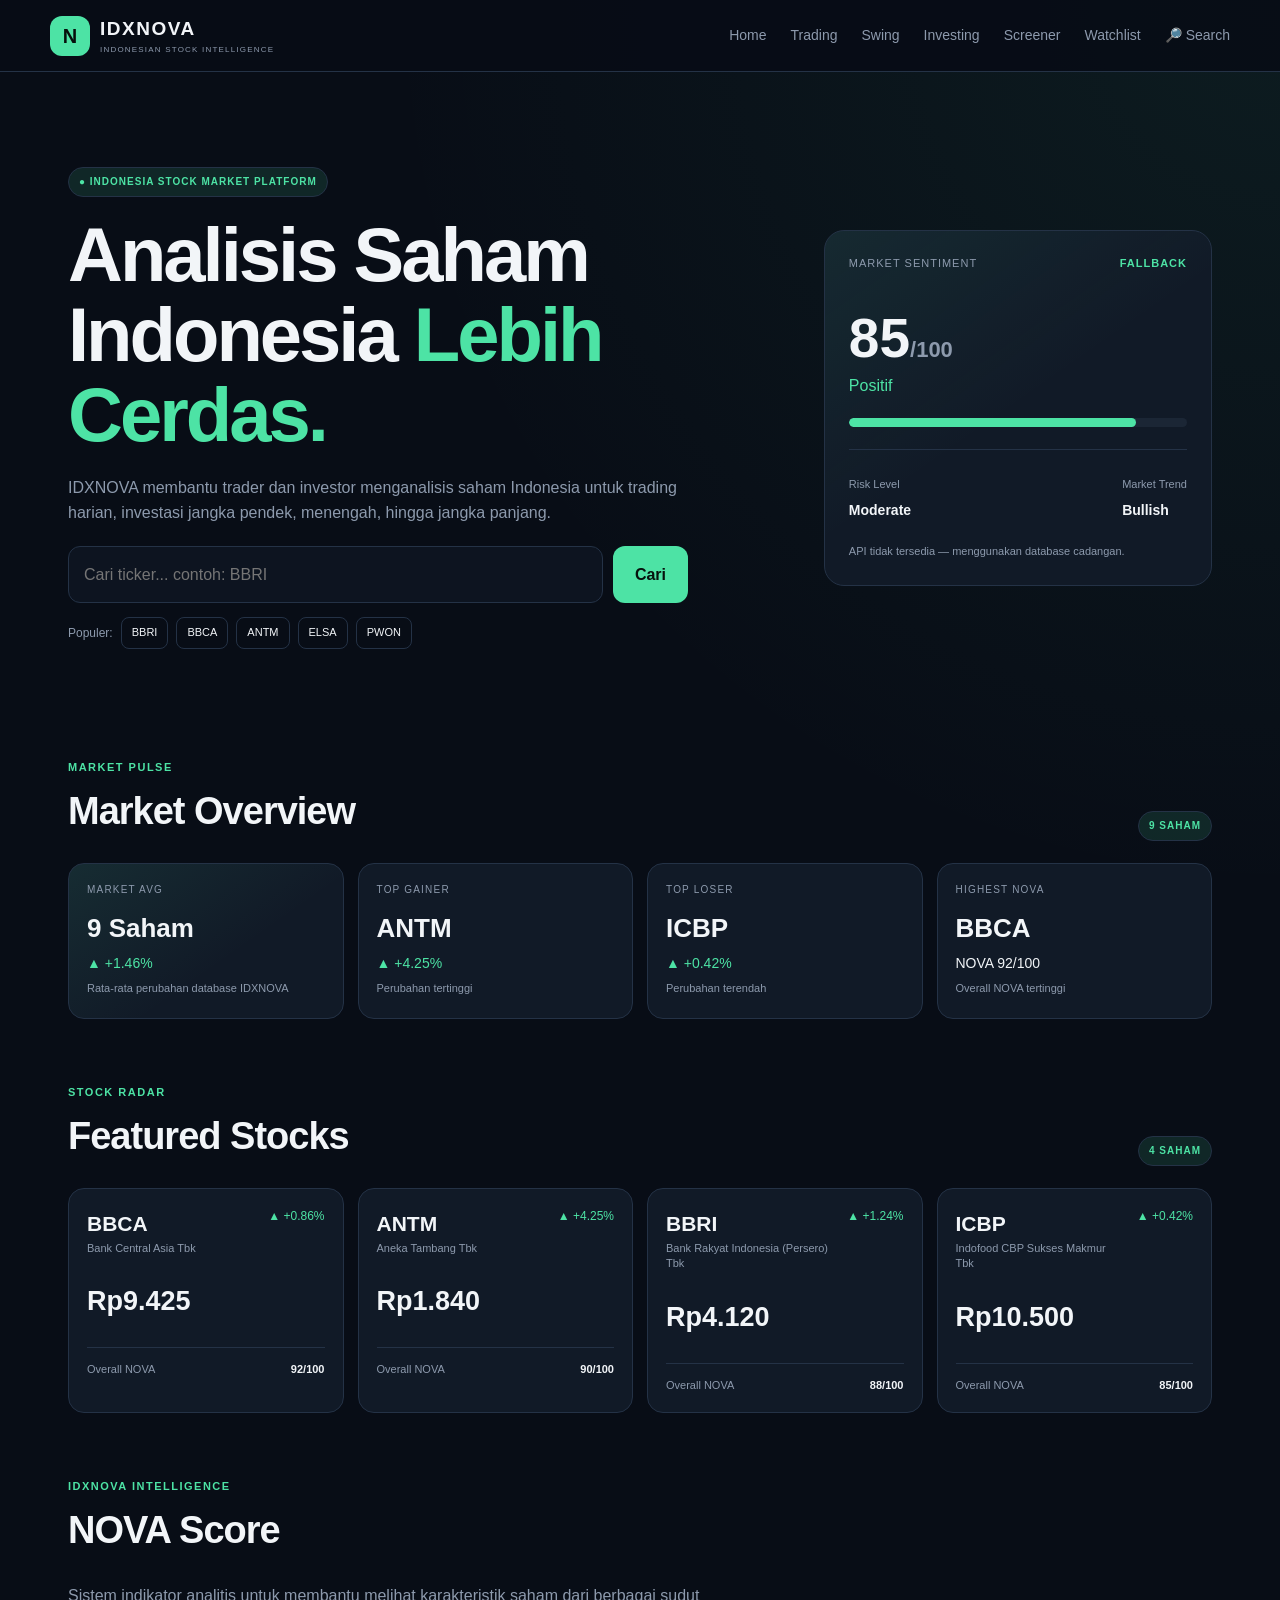
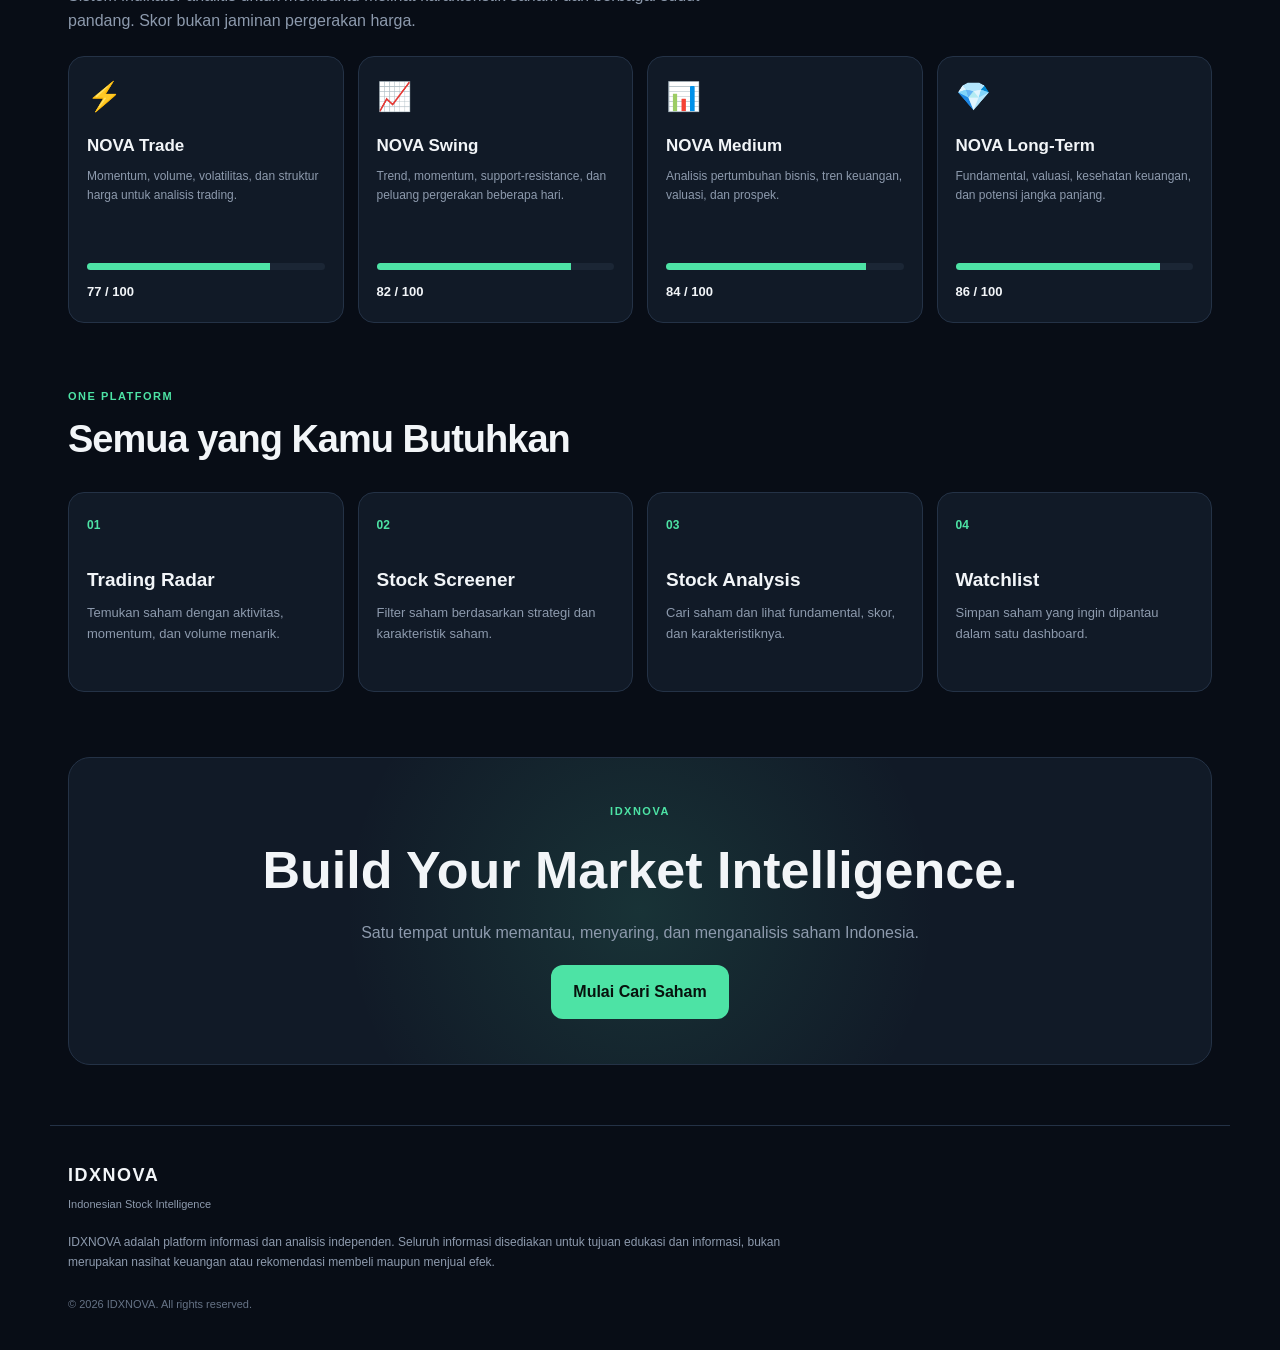
==== commit 825fe25e: "Update index.html" ====
--- a/index.html
+++ b/index.html
@@ -3,1384 +3,908 @@
 <head>
   <meta charset="UTF-8">
   <meta name="viewport" content="width=device-width, initial-scale=1.0">
-
   <title>IDXNOVA | Indonesian Stock Intelligence</title>
-
   <link rel="stylesheet" href="style.css">
 </head>
-
 <body>
-
   <!-- NAVBAR -->
   <header class="navbar">
-
-    <a href="index.html" class="brand">
-      <span class="brand-mark">N</span>
-
-      <span>
-        <strong>IDXNOVA</strong>
-        <small>INDONESIAN STOCK INTELLIGENCE</small>
+<a href="index.html" class="brand">
+  <span class="brand-mark">N</span>
+  <span>
+    <strong>IDXNOVA</strong>
+    <small>INDONESIAN STOCK INTELLIGENCE</small>
+  </span>
+</a>
+<button
+  class="menu-btn"
+  onclick="toggleMenu()"
+  aria-label="Buka menu"
+>
+  ☰
+</button>
+<nav id="navMenu">
+  <a href="index.html">Home</a>
+  <a href="trading.html">Trading</a>
+  <a href="swing.html">Swing</a>
+  <a href="investing.html">Investing</a>
+  <a href="screener.html">Screener</a>
+  <a href="watchlist.html">Watchlist</a>
+  <a href="search.html">🔎 Search</a>
+</nav>
+  </header>
+  <main>
+<!-- HERO -->
+<section class="hero">
+  <div class="hero-content">
+    <div class="badge">
+      ● INDONESIA STOCK MARKET PLATFORM
+    </div>
+    <h1>
+      Analisis Saham Indonesia
+      <span>Lebih Cerdas.</span>
+    </h1>
+    <p>
+      IDXNOVA membantu trader dan investor menganalisis saham Indonesia
+      untuk trading harian, investasi jangka pendek, menengah,
+      hingga jangka panjang.
+    </p>
+    <!-- SEARCH -->
+    <div class="search-box">
+      <input
+        type="text"
+        id="stockSearch"
+        placeholder="Cari ticker... contoh: BBRI"
+        autocomplete="off"
+      >
+      <button onclick="searchStock()">
+        Cari
+      </button>
+    </div>
+    <div class="popular">
+      <span>Populer:</span>
+      <button onclick="quickSearch('BBRI')">
+        BBRI
+      </button>
+      <button onclick="quickSearch('BBCA')">
+        BBCA
+      </button>
+      <button onclick="quickSearch('ANTM')">
+        ANTM
+      </button>
+      <button onclick="quickSearch('ELSA')">
+        ELSA
+      </button>
+      <button onclick="quickSearch('PWON')">
+        PWON
+      </button>
+    </div>
+  </div>
+  <!-- HERO PANEL -->
+  <div class="hero-panel">
+    <div class="panel-top">
+      <span>MARKET SENTIMENT</span>
+      <strong id="dataMode">LOADING</strong>
+    </div>
+    <div class="sentiment-value">
+      <h2 id="sentimentScore">
+        0<span>/100</span>
+      </h2>
+      <p id="sentimentText">
+        Loading...
+      </p>
+    </div>
+    <div class="sentiment-bar">
+      <span
+        id="sentimentBar"
+        style="width: 0%"
+      ></span>
+    </div>
+    <div class="sentiment-info">
+      <div>
+        <small>Risk Level</small>
+        <strong id="marketRisk">
+          Loading
+        </strong>
+      </div>
+      <div>
+        <small>Market Trend</small>
+        <strong id="marketTrend">
+          Loading
+        </strong>
+      </div>
+    </div>
+    <p class="demo-note" id="dataNote">
+      Menghubungkan ke IDXNOVA API...
+    </p>
+  </div>
+</section>
+<!-- MARKET -->
+<section
+  id="market"
+  class="section"
+>
+  <div class="section-heading">
+    <div>
+      <span class="eyebrow">
+        MARKET PULSE
       </span>
-    </a>
-
-    <button
-      class="menu-btn"
-      onclick="toggleMenu()"
-      aria-label="Buka menu"
+      <h2>
+        Market Overview
+      </h2>
+    </div>
+    <span
+      id="marketStatus"
+      class="demo-label"
     >
-      ☰
-    </button>
-
-    <nav id="navMenu">
-      <a href="index.html">Home</a>
-      <a href="trading.html">Trading</a>
-      <a href="swing.html">Swing</a>
-      <a href="investing.html">Investing</a>
-      <a href="screener.html">Screener</a>
-      <a href="watchlist.html">Watchlist</a>
-      <a href="search.html">🔎 Search</a>
-    </nav>
-
-  </header>
-
-
-  <main>
-
-    <!-- HERO -->
-    <section class="hero">
-
-      <div class="hero-content">
-
-        <div class="badge">
-          ● INDONESIA STOCK MARKET PLATFORM
-        </div>
-
-        <h1>
-          Analisis Saham Indonesia
-          <span>Lebih Cerdas.</span>
-        </h1>
-
-        <p>
-          IDXNOVA membantu trader dan investor menganalisis saham Indonesia
-          untuk trading harian, investasi jangka pendek, menengah,
-          hingga jangka panjang.
-        </p>
-
-
-        <!-- SEARCH -->
-        <div class="search-box">
-
-          <input
-            type="text"
-            id="stockSearch"
-            placeholder="Cari ticker... contoh: BBRI"
-            autocomplete="off"
-          >
-
-          <button onclick="searchStock()">
-            Cari
-          </button>
-
-        </div>
-
-
-        <div class="popular">
-
-          <span>Populer:</span>
-
-          <button onclick="quickSearch('BBRI')">
-            BBRI
-          </button>
-
-          <button onclick="quickSearch('BBCA')">
-            BBCA
-          </button>
-
-          <button onclick="quickSearch('ANTM')">
-            ANTM
-          </button>
-
-          <button onclick="quickSearch('ELSA')">
-            ELSA
-          </button>
-
-          <button onclick="quickSearch('PWON')">
-            PWON
-          </button>
-
-        </div>
-
-      </div>
-
-
-      <!-- HERO PANEL -->
-      <div class="hero-panel">
-
-        <div class="panel-top">
-          <span>MARKET SENTIMENT</span>
-          <strong>DEMO</strong>
-        </div>
-
-        <div class="sentiment-value">
-
-          <h2 id="sentimentScore">
-            0<span>/100</span>
-          </h2>
-
-          <p id="sentimentText">
-            Loading...
-          </p>
-
-        </div>
-
-
-        <div class="sentiment-bar">
-          <span
-            id="sentimentBar"
-            style="width: 0%"
-          ></span>
-        </div>
-
-
-        <div class="sentiment-info">
-
-          <div>
-            <small>Risk Level</small>
-            <strong id="marketRisk">
-              Loading
-            </strong>
-          </div>
-
-
-          <div>
-            <small>Market Trend</small>
-            <strong id="marketTrend">
-              Loading
-            </strong>
-          </div>
-
-        </div>
-
-
-        <p class="demo-note">
-          Data demonstrasi — bukan data pasar real-time.
-        </p>
-
-      </div>
-
-    </section>
-
-
-    <!-- MARKET -->
-    <section
-      id="market"
-      class="section"
+      LOADING...
+    </span>
+  </div>
+  <div class="market-grid">
+    <article class="market-card featured">
+      <div class="card-label">
+        MARKET AVG
+      </div>
+      <h3 id="marketAverage">
+        Loading...
+      </h3>
+      <p
+        id="marketAverageChange"
+        class="positive"
+      >
+        Calculating...
+      </p>
+      <small>
+        Rata-rata perubahan database IDXNOVA
+      </small>
+    </article>
+    <article
+      class="market-card"
+      id="topGainerCard"
+      style="cursor: pointer;"
     >
-
-      <div class="section-heading">
-
-        <div>
-
-          <span class="eyebrow">
-            MARKET PULSE
-          </span>
-
-          <h2>
-            Market Overview
-          </h2>
-
-        </div>
-
-        <span
-          id="marketStatus"
-          class="demo-label"
-        >
-          LOADING...
-        </span>
-
-      </div>
-
-
-      <div class="market-grid">
-
-        <!-- MARKET AVERAGE -->
-        <article class="market-card featured">
-
-          <div class="card-label">
-            MARKET AVG
-          </div>
-
-          <h3 id="marketAverage">
-            Loading...
-          </h3>
-
-          <p
-            id="marketAverageChange"
-            class="positive"
-          >
-            Calculating...
-          </p>
-
-          <small>
-            Rata-rata perubahan database IDXNOVA
-          </small>
-
-        </article>
-
-
-        <!-- TOP GAINER -->
-        <article
-          class="market-card"
-          id="topGainerCard"
-          style="cursor: pointer;"
-        >
-
-          <div class="card-label">
-            TOP GAINER
-          </div>
-
-          <h3 id="topGainer">
-            Loading...
-          </h3>
-
-          <p
-            id="topGainerChange"
-            class="positive"
-          >
-            Loading...
-          </p>
-
-          <small>
-            Perubahan tertinggi
-          </small>
-
-        </article>
-
-
-        <!-- TOP LOSER -->
-        <article
-          class="market-card"
-          id="topLoserCard"
-          style="cursor: pointer;"
-        >
-
-          <div class="card-label">
-            TOP LOSER
-          </div>
-
-          <h3 id="topLoser">
-            Loading...
-          </h3>
-
-          <p
-            id="topLoserChange"
-            class="negative"
-          >
-            Loading...
-          </p>
-
-          <small>
-            Perubahan terendah
-          </small>
-
-        </article>
-
-
-        <!-- HIGHEST SCORE -->
-        <article
-          class="market-card"
-          id="topScoreCard"
-          style="cursor: pointer;"
-        >
-
-          <div class="card-label">
-            HIGHEST NOVA
-          </div>
-
-          <h3 id="topScore">
-            Loading...
-          </h3>
-
-          <p id="topScoreValue">
-            Loading...
-          </p>
-
-          <small>
-            Overall NOVA tertinggi
-          </small>
-
-        </article>
-
-      </div>
-
-    </section>
-
-
-    <!-- STOCKS -->
-    <section
-      id="stocks"
-      class="section"
+      <div class="card-label">
+        TOP GAINER
+      </div>
+      <h3 id="topGainer">
+        Loading...
+      </h3>
+      <p
+        id="topGainerChange"
+        class="positive"
+      >
+        Loading...
+      </p>
+      <small>
+        Perubahan tertinggi
+      </small>
+    </article>
+    <article
+      class="market-card"
+      id="topLoserCard"
+      style="cursor: pointer;"
     >
-
-      <div class="section-heading">
-
-        <div>
-
-          <span class="eyebrow">
-            STOCK RADAR
-          </span>
-
-          <h2>
-            Featured Stocks
-          </h2>
-
-        </div>
-
-        <span
-          id="featuredLabel"
-          class="demo-label"
-        >
-          LOADING...
-        </span>
-
-      </div>
-
-
-      <!-- AUTO FROM STOCKS.JS -->
-      <div
-        id="featuredStocks"
-        class="stock-grid"
-      ></div>
-
-
-      <div
-        id="featuredEmpty"
-        class="empty-watchlist"
-        style="display: none;"
+      <div class="card-label">
+        TOP LOSER
+      </div>
+      <h3 id="topLoser">
+        Loading...
+      </h3>
+      <p
+        id="topLoserChange"
+        class="negative"
       >
-
-        <div class="empty-icon">
-          ⚠️
-        </div>
-
-        <h3>
-          Database belum terbaca
-        </h3>
-
-        <p>
-          Pastikan stocks.js berada di folder yang sama dengan index.html.
-        </p>
-
-      </div>
-
-    </section>
-
-
-    <!-- NOVA SCORE -->
-    <section
-      id="scores"
-      class="section"
+        Loading...
+      </p>
+      <small>
+        Perubahan terendah
+      </small>
+    </article>
+    <article
+      class="market-card"
+      id="topScoreCard"
+      style="cursor: pointer;"
     >
-
-      <div class="section-heading">
-
-        <div>
-
-          <span class="eyebrow">
-            IDXNOVA INTELLIGENCE
-          </span>
-
-          <h2>
-            NOVA Score
-          </h2>
-
-        </div>
-
-      </div>
-
-
-      <p class="section-description">
-        Sistem indikator analitis untuk membantu melihat karakteristik saham
-        dari berbagai sudut pandang. Skor bukan jaminan pergerakan harga.
-      </p>
-
-
-      <div class="score-grid">
-
-        <article class="score-card">
-
-          <div class="score-icon">
-            ⚡
-          </div>
-
-          <h3>
-            NOVA Trade
-          </h3>
-
-          <p>
-            Momentum, volume, volatilitas, dan struktur harga untuk analisis trading.
-          </p>
-
-          <div class="score-line">
-            <span id="avgTradingBar" style="width: 0%"></span>
-          </div>
-
-          <strong id="avgTradingScore">
-            Loading...
-          </strong>
-
-        </article>
-
-
-        <article class="score-card">
-
-          <div class="score-icon">
-            📈
-          </div>
-
-          <h3>
-            NOVA Swing
-          </h3>
-
-          <p>
-            Trend, momentum, support-resistance, dan peluang pergerakan beberapa hari.
-          </p>
-
-          <div class="score-line">
-            <span id="avgSwingBar" style="width: 0%"></span>
-          </div>
-
-          <strong id="avgSwingScore">
-            Loading...
-          </strong>
-
-        </article>
-
-
-        <article class="score-card">
-
-          <div class="score-icon">
-            📊
-          </div>
-
-          <h3>
-            NOVA Medium
-          </h3>
-
-          <p>
-            Analisis pertumbuhan bisnis, tren keuangan, valuasi, dan prospek.
-          </p>
-
-          <div class="score-line">
-            <span id="avgMediumBar" style="width: 0%"></span>
-          </div>
-
-          <strong id="avgMediumScore">
-            Loading...
-          </strong>
-
-        </article>
-
-
-        <article class="score-card">
-
-          <div class="score-icon">
-            💎
-          </div>
-
-          <h3>
-            NOVA Long-Term
-          </h3>
-
-          <p>
-            Fundamental, valuasi, kesehatan keuangan, dan potensi jangka panjang.
-          </p>
-
-          <div class="score-line">
-            <span id="avgLongBar" style="width: 0%"></span>
-          </div>
-
-          <strong id="avgLongScore">
-            Loading...
-          </strong>
-
-        </article>
-
-      </div>
-
-    </section>
-
-
-    <!-- FEATURES -->
-    <section
-      id="features"
-      class="section"
+      <div class="card-label">
+        HIGHEST NOVA
+      </div>
+      <h3 id="topScore">
+        Loading...
+      </h3>
+      <p id="topScoreValue">
+        Loading...
+      </p>
+      <small>
+        Overall NOVA tertinggi
+      </small>
+    </article>
+  </div>
+</section>
+<!-- STOCKS -->
+<section
+  id="stocks"
+  class="section"
+>
+  <div class="section-heading">
+    <div>
+      <span class="eyebrow">
+        STOCK RADAR
+      </span>
+      <h2>
+        Featured Stocks
+      </h2>
+    </div>
+    <span
+      id="featuredLabel"
+      class="demo-label"
     >
-
-      <div class="section-heading">
-
-        <div>
-
-          <span class="eyebrow">
-            ONE PLATFORM
-          </span>
-
-          <h2>
-            Semua yang Kamu Butuhkan
-          </h2>
-
-        </div>
-
-      </div>
-
-
-      <div class="feature-grid">
-
-        <article
-          style="cursor: pointer;"
-          onclick="window.location.href='trading.html'"
-        >
-          <span>01</span>
-          <h3>Trading Radar</h3>
-          <p>
-            Temukan saham dengan aktivitas, momentum, dan volume menarik.
-          </p>
-        </article>
-
-
-        <article
-          style="cursor: pointer;"
-          onclick="window.location.href='screener.html'"
-        >
-          <span>02</span>
-          <h3>Stock Screener</h3>
-          <p>
-            Filter saham berdasarkan strategi dan karakteristik saham.
-          </p>
-        </article>
-
-
-        <article
-          style="cursor: pointer;"
-          onclick="window.location.href='search.html'"
-        >
-          <span>03</span>
-          <h3>Stock Analysis</h3>
-          <p>
-            Cari saham dan lihat fundamental, skor, dan karakteristiknya.
-          </p>
-        </article>
-
-
-        <article
-          style="cursor: pointer;"
-          onclick="window.location.href='watchlist.html'"
-        >
-          <span>04</span>
-          <h3>Watchlist</h3>
-          <p>
-            Simpan saham yang ingin dipantau dalam satu dashboard.
-          </p>
-        </article>
-
-      </div>
-
-    </section>
-
-
-    <!-- CTA -->
-    <section class="cta">
-
+      LOADING...
+    </span>
+  </div>
+  <div
+    id="featuredStocks"
+    class="stock-grid"
+  ></div>
+  <div
+    id="featuredEmpty"
+    class="empty-watchlist"
+    style="display: none;"
+  >
+    <div class="empty-icon">
+      ⚠️
+    </div>
+    <h3>
+      Data saham tidak tersedia
+    </h3>
+    <p>
+      IDXNOVA API sedang tidak dapat dihubungi.
+    </p>
+  </div>
+</section>
+<!-- NOVA SCORE -->
+<section
+  id="scores"
+  class="section"
+>
+  <div class="section-heading">
+    <div>
       <span class="eyebrow">
-        IDXNOVA
+        IDXNOVA INTELLIGENCE
       </span>
-
       <h2>
-        Build Your Market Intelligence.
+        NOVA Score
       </h2>
-
+    </div>
+  </div>
+  <p class="section-description">
+    Sistem indikator analitis untuk membantu melihat karakteristik saham
+    dari berbagai sudut pandang. Skor bukan jaminan pergerakan harga.
+  </p>
+  <div class="score-grid">
+    <article class="score-card">
+      <div class="score-icon">
+        ⚡
+      </div>
+      <h3>
+        NOVA Trade
+      </h3>
       <p>
-        Satu tempat untuk memantau, menyaring, dan menganalisis saham Indonesia.
-      </p>
-
-      <button
-        onclick="document.getElementById('stockSearch').focus()"
-      >
-        Mulai Cari Saham
-      </button>
-
-    </section>
-
+        Momentum, volume, volatilitas, dan struktur harga untuk analisis trading.
+      </p>
+      <div class="score-line">
+        <span id="avgTradingBar" style="width: 0%"></span>
+      </div>
+      <strong id="avgTradingScore">
+        Loading...
+      </strong>
+    </article>
+    <article class="score-card">
+      <div class="score-icon">
+        📈
+      </div>
+      <h3>
+        NOVA Swing
+      </h3>
+      <p>
+        Trend, momentum, support-resistance, dan peluang pergerakan beberapa hari.
+      </p>
+      <div class="score-line">
+        <span id="avgSwingBar" style="width: 0%"></span>
+      </div>
+      <strong id="avgSwingScore">
+        Loading...
+      </strong>
+    </article>
+    <article class="score-card">
+      <div class="score-icon">
+        📊
+      </div>
+      <h3>
+        NOVA Medium
+      </h3>
+      <p>
+        Analisis pertumbuhan bisnis, tren keuangan, valuasi, dan prospek.
+      </p>
+      <div class="score-line">
+        <span id="avgMediumBar" style="width: 0%"></span>
+      </div>
+      <strong id="avgMediumScore">
+        Loading...
+      </strong>
+    </article>
+    <article class="score-card">
+      <div class="score-icon">
+        💎
+      </div>
+      <h3>
+        NOVA Long-Term
+      </h3>
+      <p>
+        Fundamental, valuasi, kesehatan keuangan, dan potensi jangka panjang.
+      </p>
+      <div class="score-line">
+        <span id="avgLongBar" style="width: 0%"></span>
+      </div>
+      <strong id="avgLongScore">
+        Loading...
+      </strong>
+    </article>
+  </div>
+</section>
+<!-- FEATURES -->
+<section
+  id="features"
+  class="section"
+>
+  <div class="section-heading">
+    <div>
+      <span class="eyebrow">
+        ONE PLATFORM
+      </span>
+      <h2>
+        Semua yang Kamu Butuhkan
+      </h2>
+    </div>
+  </div>
+  <div class="feature-grid">
+    <article
+      style="cursor: pointer;"
+      onclick="window.location.href='trading.html'"
+    >
+      <span>01</span>
+      <h3>Trading Radar</h3>
+      <p>
+        Temukan saham dengan aktivitas, momentum, dan volume menarik.
+      </p>
+    </article>
+    <article
+      style="cursor: pointer;"
+      onclick="window.location.href='screener.html'"
+    >
+      <span>02</span>
+      <h3>Stock Screener</h3>
+      <p>
+        Filter saham berdasarkan strategi dan karakteristik saham.
+      </p>
+    </article>
+    <article
+      style="cursor: pointer;"
+      onclick="window.location.href='search.html'"
+    >
+      <span>03</span>
+      <h3>Stock Analysis</h3>
+      <p>
+        Cari saham dan lihat fundamental, skor, dan karakteristiknya.
+      </p>
+    </article>
+    <article
+      style="cursor: pointer;"
+      onclick="window.location.href='watchlist.html'"
+    >
+      <span>04</span>
+      <h3>Watchlist</h3>
+      <p>
+        Simpan saham yang ingin dipantau dalam satu dashboard.
+      </p>
+    </article>
+  </div>
+</section>
+<!-- CTA -->
+<section class="cta">
+  <span class="eyebrow">
+    IDXNOVA
+  </span>
+  <h2>
+    Build Your Market Intelligence.
+  </h2>
+  <p>
+    Satu tempat untuk memantau, menyaring, dan menganalisis saham Indonesia.
+  </p>
+  <button
+    onclick="document.getElementById('stockSearch').focus()"
+  >
+    Mulai Cari Saham
+  </button>
+</section>
   </main>
-
-
   <!-- FOOTER -->
   <footer>
-
-    <div class="footer-brand">
-
-      <strong>
-        IDXNOVA
-      </strong>
-
-      <span>
-        Indonesian Stock Intelligence
-      </span>
-
-    </div>
-
-
-    <p>
-      IDXNOVA adalah platform informasi dan analisis independen.
-      Seluruh informasi disediakan untuk tujuan edukasi dan informasi,
-      bukan merupakan nasihat keuangan atau rekomendasi membeli maupun menjual efek.
-    </p>
-
-
-    <small>
-      © 2026 IDXNOVA. All rights reserved.
-    </small>
-
+<div class="footer-brand">
+  <strong>
+    IDXNOVA
+  </strong>
+  <span>
+    Indonesian Stock Intelligence
+  </span>
+</div>
+<p>
+  IDXNOVA adalah platform informasi dan analisis independen.
+  Seluruh informasi disediakan untuk tujuan edukasi dan informasi,
+  bukan merupakan nasihat keuangan atau rekomendasi membeli maupun menjual efek.
+</p>
+<small>
+  © 2026 IDXNOVA. All rights reserved.
+</small>
   </footer>
-
-
-  <!-- DATABASE PUSAT -->
+  <!-- FALLBACK DATABASE -->
   <script src="./stocks.js"></script>
-
-
   <!-- HOME SYSTEM -->
   <script>
-
+    const API_URL =
+      "https://idxnova-api.rendyalterio22.workers.dev/api/stocks";
+    let HOME_STOCKS = [];
     function toggleMenu() {
-
       document
         .getElementById("navMenu")
         .classList
         .toggle("active");
-
-    }
-
-
+    }
     function formatPrice(price) {
-
       return "Rp" +
         Number(price).toLocaleString("id-ID");
-
-    }
-
-
+    }
     function openStock(ticker) {
-
       window.location.href =
         "stock.html?ticker=" +
         encodeURIComponent(ticker);
-
-    }
-
-
+    }
     function setText(id, value) {
-
       const element =
         document.getElementById(id);
-
       if (element) {
-
-        element.textContent =
-          value;
-
+        element.textContent = value;
       }
-
-    }
-
-
-    /*
-      SEARCH HOME
-    */
+    }
     function searchStock() {
-
       const input =
         document.getElementById("stockSearch");
-
-
       const ticker =
         input.value
           .trim()
           .toUpperCase();
-
-
       if (!ticker) {
-
         window.location.href =
           "search.html";
-
         return;
-
       }
-
-
-      if (
-        typeof STOCKS !== "undefined" &&
-        STOCKS[ticker]
-      ) {
-
+      const found =
+        HOME_STOCKS.find(function(stock) {
+          return stock.ticker === ticker;
+        });
+      if (found) {
         openStock(ticker);
-
       } else {
-
         window.location.href =
           "search.html?q=" +
           encodeURIComponent(
             input.value.trim()
           );
-
       }
-
-    }
-
-
+    }
     function quickSearch(ticker) {
-
       document
         .getElementById("stockSearch")
         .value =
         ticker;
-
-
       searchStock();
-
-    }
-
-
-    /*
-      MARKET OVERVIEW
-    */
+    }
     function renderMarketOverview(stocks) {
-
       const changes =
         stocks.map(function(stock) {
-
           return Number(stock.change) || 0;
-
         });
-
-
       const averageChange =
         changes.reduce(function(sum, value) {
-
           return sum + value;
-
-        }, 0) / changes.length;
-
-
+        }, 0) / stocks.length;
       const topGainer =
         stocks.reduce(function(best, stock) {
-
-          return stock.change > best.change
+          return Number(stock.change) > Number(best.change)
             ? stock
             : best;
-
         });
-
-
       const topLoser =
         stocks.reduce(function(worst, stock) {
-
-          return stock.change < worst.change
+          return Number(stock.change) < Number(worst.change)
             ? stock
             : worst;
-
         });
-
-
       const highestScore =
         stocks.reduce(function(best, stock) {
-
-          return stock.overall > best.overall
+          return Number(stock.overall) > Number(best.overall)
             ? stock
             : best;
-
         });
-
-
       setText(
         "marketAverage",
         stocks.length + " Saham"
       );
-
-
       const averageElement =
         document.getElementById(
           "marketAverageChange"
         );
-
-
       averageElement.textContent =
         (averageChange >= 0 ? "▲ +" : "▼ ") +
         Math.abs(averageChange).toFixed(2) +
         "%";
-
-
       averageElement.className =
         averageChange >= 0
           ? "positive"
           : "negative";
-
-
-      setText(
-        "topGainer",
-        topGainer.ticker
-      );
-
-
+      setText("topGainer", topGainer.ticker);
+      const gainerChange =
+        Number(topGainer.change) || 0;
       setText(
         "topGainerChange",
-        "▲ +" +
-        Number(topGainer.change).toFixed(2) +
+        (gainerChange >= 0 ? "▲ +" : "▼ ") +
+        Math.abs(gainerChange).toFixed(2) +
         "%"
       );
-
-
-      setText(
-        "topLoser",
-        topLoser.ticker
-      );
-
-
+      document
+        .getElementById("topGainerChange")
+        .className =
+        gainerChange >= 0
+          ? "positive"
+          : "negative";
+      setText("topLoser", topLoser.ticker);
       const loserChange =
         Number(topLoser.change) || 0;
-
-
       setText(
         "topLoserChange",
         (loserChange >= 0 ? "▲ +" : "▼ ") +
         Math.abs(loserChange).toFixed(2) +
         "%"
       );
-
-
       document
         .getElementById("topLoserChange")
         .className =
         loserChange >= 0
           ? "positive"
           : "negative";
-
-
-      setText(
-        "topScore",
-        highestScore.ticker
-      );
-
-
+      setText("topScore", highestScore.ticker);
       setText(
         "topScoreValue",
         "NOVA " +
         highestScore.overall +
         "/100"
       );
-
-
-      /*
-        CLICK MARKET CARDS
-      */
       document
         .getElementById("topGainerCard")
         .onclick =
         function() {
-
           openStock(topGainer.ticker);
-
         };
-
-
       document
         .getElementById("topLoserCard")
         .onclick =
         function() {
-
           openStock(topLoser.ticker);
-
         };
-
-
       document
         .getElementById("topScoreCard")
         .onclick =
         function() {
-
           openStock(highestScore.ticker);
-
         };
-
-    }
-
-
-    /*
-      MARKET SENTIMENT
-    */
+    }
     function renderMarketSentiment(stocks) {
-
       const averageOverall =
         stocks.reduce(
           function(sum, stock) {
-
             return sum +
               (Number(stock.overall) || 0);
-
           },
           0
         ) / stocks.length;
-
-
       const averageChange =
         stocks.reduce(
           function(sum, stock) {
-
             return sum +
               (Number(stock.change) || 0);
-
           },
           0
         ) / stocks.length;
-
-
       const score =
         Math.round(averageOverall);
-
-
-      setText(
-        "sentimentScore",
-        score
-      );
-
-
       document
-        .getElementById(
-          "sentimentScore"
-        ).innerHTML =
+        .getElementById("sentimentScore")
+        .innerHTML =
         score + "<span>/100</span>";
-
-
       document
-        .getElementById(
-          "sentimentBar"
-        ).style.width =
-        score + "%";
-
-
-      let sentiment =
-        "Netral";
-
-
+        .getElementById("sentimentBar")
+        .style.width =
+        Math.min(100, Math.max(0, score)) + "%";
+      let sentiment = "Netral";
       if (averageChange > 1) {
-
-        sentiment =
-          "Positif";
-
+        sentiment = "Positif";
       } else if (averageChange < -1) {
-
-        sentiment =
-          "Negatif";
-
+        sentiment = "Negatif";
       } else if (averageChange > 0) {
-
-        sentiment =
-          "Netral Positif";
-
+        sentiment = "Netral Positif";
       } else if (averageChange < 0) {
-
-        sentiment =
-          "Netral Negatif";
-
+        sentiment = "Netral Negatif";
       }
-
-
       setText(
         "sentimentText",
         sentiment
       );
-
-
-      let trend =
-        "Neutral";
-
-
+      let trend = "Neutral";
       if (averageChange > 0.5) {
-
-        trend =
-          "Bullish";
-
+        trend = "Bullish";
       } else if (averageChange < -0.5) {
-
-        trend =
-          "Bearish";
-
+        trend = "Bearish";
       }
-
-
       setText(
         "marketTrend",
         trend
       );
-
-
-      let risk =
-        "Moderate";
-
-
+      let risk = "Moderate";
       if (score >= 88) {
-
-        risk =
-          "Low - Moderate";
-
+        risk = "Low - Moderate";
       } else if (score < 75) {
-
-        risk =
-          "Moderate - High";
-
+        risk = "Moderate - High";
       }
-
-
       setText(
         "marketRisk",
         risk
       );
-
-    }
-
-
-    /*
-      FEATURED STOCKS
-      TOP 4 OVERALL SCORE
-    */
+    }
     function renderFeaturedStocks(stocks) {
-
       const container =
         document.getElementById(
           "featuredStocks"
         );
-
-
       const emptyState =
         document.getElementById(
           "featuredEmpty"
         );
-
-
       const featured =
         stocks
           .slice()
           .sort(function(a, b) {
-
-            return b.overall -
-              a.overall;
-
+            return Number(b.overall) -
+              Number(a.overall);
           })
           .slice(0, 4);
-
-
-      container.innerHTML =
-        "";
-
-
+      container.innerHTML = "";
       featured.forEach(function(stock) {
-
         const card =
-          document.createElement(
-            "article"
-          );
-
-
-        card.className =
-          "stock-card";
-
-
-        card.style.cursor =
-          "pointer";
-
-
+          document.createElement("article");
+        card.className = "stock-card";
+        card.style.cursor = "pointer";
         const change =
           Number(stock.change) || 0;
-
-
         const changeSymbol =
           change >= 0
             ? "▲ +"
             : "▼ ";
-
-
         const changeClass =
           change >= 0
             ? "positive"
             : "negative";
-
-
         card.innerHTML = `
-
           <div class="stock-header">
-
             <div>
-
-              <h3>
-                ${stock.ticker}
-              </h3>
-
-              <p>
-                ${stock.name}
-              </p>
-
+              <h3>${stock.ticker}</h3>
+              <p>${stock.name || "-"}</p>
             </div>
-
-
             <span class="${changeClass}">
-
               ${changeSymbol}${Math.abs(change).toFixed(2)}%
-
             </span>
-
           </div>
-
-
           <div class="stock-price">
-
             ${formatPrice(stock.price)}
-
           </div>
-
-
           <div class="stock-footer">
-
-            <span>
-              Overall NOVA
-            </span>
-
-            <strong>
-              ${stock.overall}/100
-            </strong>
-
+            <span>Overall NOVA</span>
+            <strong>${stock.overall}/100</strong>
           </div>
-
         `;
-
-
         card.addEventListener(
           "click",
           function() {
-
             openStock(stock.ticker);
-
           }
         );
-
-
         container.appendChild(card);
-
       });
-
-
       emptyState.style.display =
         featured.length === 0
           ? "block"
           : "none";
-
-
       setText(
         "featuredLabel",
         featured.length +
         " SAHAM"
       );
-
-    }
-
-
-    /*
-      NOVA SCORE AVERAGES
-    */
+    }
     function renderScoreAverages(stocks) {
-
       const configs = [
-
         {
           key: "trading",
           bar: "avgTradingBar",
           score: "avgTradingScore"
         },
-
         {
           key: "swing",
           bar: "avgSwingBar",
           score: "avgSwingScore"
         },
-
         {
           key: "medium",
           bar: "avgMediumBar",
           score: "avgMediumScore"
         },
-
         {
           key: "long",
           bar: "avgLongBar",
           score: "avgLongScore"
         }
-
       ];
-
-
       configs.forEach(function(config) {
-
         const average =
           stocks.reduce(
             function(sum, stock) {
-
               return sum +
                 (Number(stock[config.key]) || 0);
-
             },
             0
           ) / stocks.length;
-
-
         const score =
           Math.round(average);
-
-
         document
-          .getElementById(
-            config.bar
-          ).style.width =
-          score + "%";
-
-
+          .getElementById(config.bar)
+          .style.width =
+          Math.min(100, Math.max(0, score)) + "%";
         setText(
           config.score,
           score + " / 100"
         );
-
       });
-
-    }
-
-
-    /*
-      INITIALIZE HOME
-    */
-    function initializeHome() {
-
-      if (typeof STOCKS === "undefined") {
-
-        setText(
-          "marketStatus",
-          "DATA ERROR"
+    }
+    function renderHome(stocks, mode) {
+      if (!Array.isArray(stocks) || stocks.length === 0) {
+        setText("marketStatus", "NO DATA");
+        setText("featuredLabel", "NO DATA");
+        document
+          .getElementById("featuredEmpty")
+          .style.display =
+          "block";
+        return;
+      }
+      HOME_STOCKS = stocks;
+      setText(
+        "marketStatus",
+        stocks.length + " SAHAM"
+      );
+      setText(
+        "dataMode",
+        mode === "API" ? "API" : "FALLBACK"
+      );
+      setText(
+        "dataNote",
+        mode === "API"
+          ? "Data dimuat melalui IDXNOVA API."
+          : "API tidak tersedia — menggunakan database cadangan."
+      );
+      renderMarketOverview(stocks);
+      renderMarketSentiment(stocks);
+      renderFeaturedStocks(stocks);
+      renderScoreAverages(stocks);
+    }
+    async function loadHomeData() {
+      try {
+        const response =
+          await fetch(API_URL, {
+            method: "GET",
+            headers: {
+              "Accept": "application/json"
+            }
+          });
+        if (!response.ok) {
+          throw new Error(
+            "API HTTP " + response.status
+          );
+        }
+        const result =
+          await response.json();
+        if (
+          result.status !== "success" ||
+          !Array.isArray(result.data)
+        ) {
+          throw new Error(
+            "Format data API tidak valid"
+          );
+        }
+        renderHome(
+          result.data,
+          "API"
         );
-
-
-        setText(
-          "featuredLabel",
-          "DATA ERROR"
+        console.log(
+          "IDXNOVA API connected:",
+          result.data.length,
+          "stocks"
         );
-
-
-        document
-          .getElementById(
-            "featuredEmpty"
-          ).style.display =
-          "block";
-
-
-        setText(
-          "sentimentText",
-          "Database Error"
+      } catch (error) {
+        console.error(
+          "IDXNOVA API gagal:",
+          error
         );
-
-
-        setText(
-          "marketRisk",
-          "Unavailable"
-        );
-
-
-        setText(
-          "marketTrend",
-          "Unavailable"
-        );
-
-
-        return;
-
+        if (
+          typeof STOCKS !== "undefined" &&
+          STOCKS
+        ) {
+          renderHome(
+            Object.values(STOCKS),
+            "FALLBACK"
+          );
+        } else {
+          setText(
+            "marketStatus",
+            "DATA ERROR"
+          );
+          setText(
+            "featuredLabel",
+            "DATA ERROR"
+          );
+          setText(
+            "dataMode",
+            "ERROR"
+          );
+          setText(
+            "dataNote",
+            "IDXNOVA API dan database cadangan tidak tersedia."
+          );
+          setText(
+            "sentimentText",
+            "Data Error"
+          );
+          setText(
+            "marketRisk",
+            "Unavailable"
+          );
+          setText(
+            "marketTrend",
+            "Unavailable"
+          );
+          document
+            .getElementById("featuredEmpty")
+            .style.display =
+            "block";
+        }
       }
-
-
-      const stocks =
-        Object.values(STOCKS);
-
-
-      if (stocks.length === 0) {
-
-        setText(
-          "marketStatus",
-          "NO DATA"
-        );
-
-        return;
-
-      }
-
-
-      setText(
-        "marketStatus",
-        stocks.length +
-        " SAHAM"
-      );
-
-
-      renderMarketOverview(
-        stocks
-      );
-
-
-      renderMarketSentiment(
-        stocks
-      );
-
-
-      renderFeaturedStocks(
-        stocks
-      );
-
-
-      renderScoreAverages(
-        stocks
-      );
-
-    }
-
-
-    /*
-      ENTER = SEARCH
-    */
+    }
     document
       .getElementById("stockSearch")
       .addEventListener(
         "keydown",
         function(event) {
-
           if (event.key === "Enter") {
-
             searchStock();
-
           }
-
         }
       );
-
-
-    /*
-      START
-    */
-    initializeHome();
-
+    loadHomeData();
   </script>
-
 </body>
 </html>
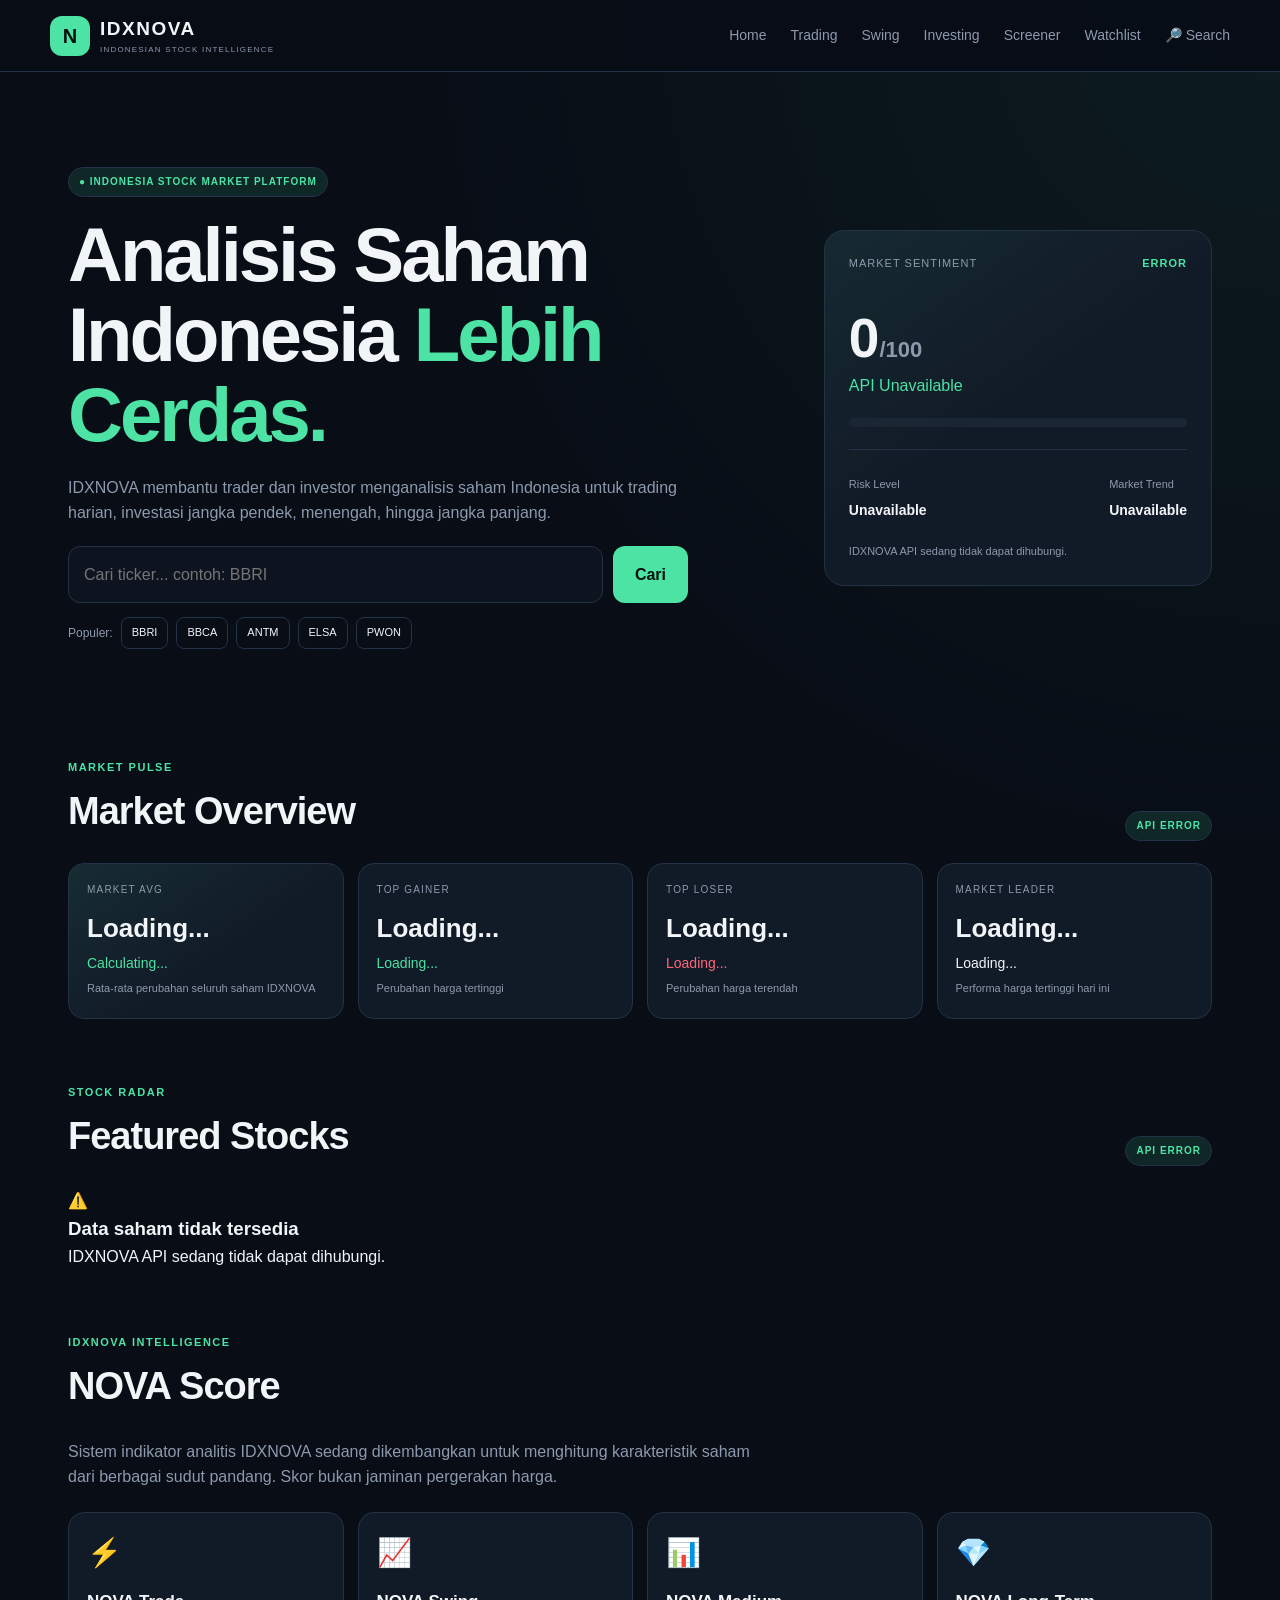
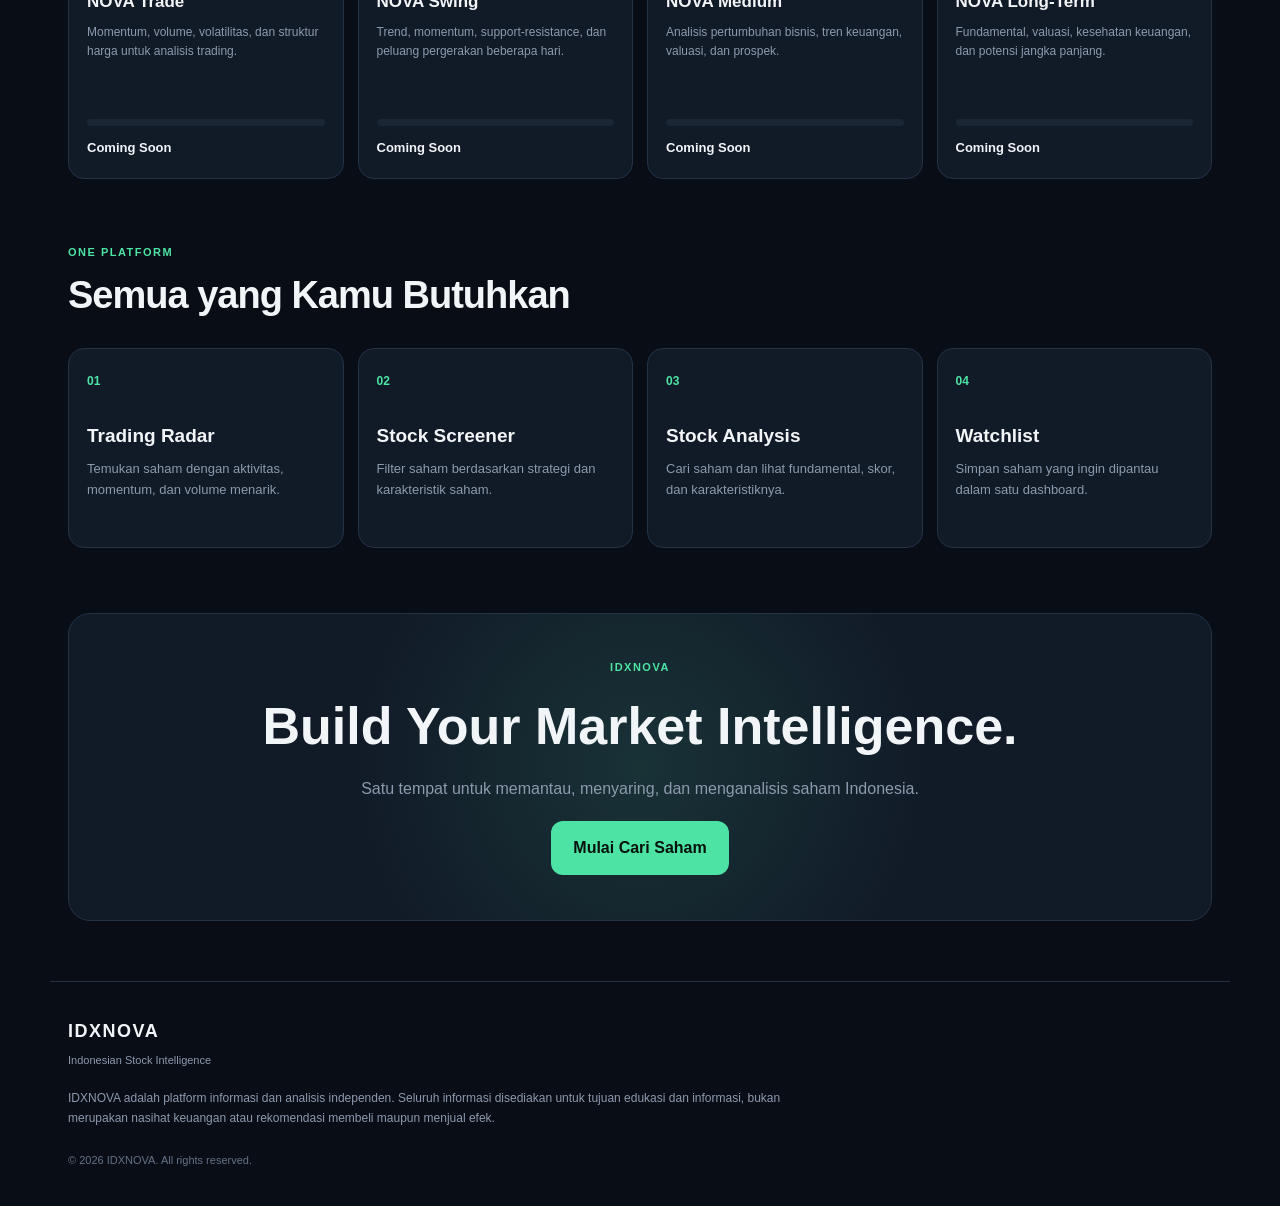
==== commit c32c589f: "Update index.html" ====
--- a/index.html
+++ b/index.html
@@ -1,910 +1,1759 @@
 <!DOCTYPE html>
 <html lang="id">
+
 <head>
   <meta charset="UTF-8">
   <meta name="viewport" content="width=device-width, initial-scale=1.0">
+
   <title>IDXNOVA | Indonesian Stock Intelligence</title>
+
   <link rel="stylesheet" href="style.css">
 </head>
+
 <body>
+
   <!-- NAVBAR -->
   <header class="navbar">
-<a href="index.html" class="brand">
-  <span class="brand-mark">N</span>
-  <span>
-    <strong>IDXNOVA</strong>
-    <small>INDONESIAN STOCK INTELLIGENCE</small>
-  </span>
-</a>
-<button
-  class="menu-btn"
-  onclick="toggleMenu()"
-  aria-label="Buka menu"
->
-  ☰
-</button>
-<nav id="navMenu">
-  <a href="index.html">Home</a>
-  <a href="trading.html">Trading</a>
-  <a href="swing.html">Swing</a>
-  <a href="investing.html">Investing</a>
-  <a href="screener.html">Screener</a>
-  <a href="watchlist.html">Watchlist</a>
-  <a href="search.html">🔎 Search</a>
-</nav>
+
+    <a href="index.html" class="brand">
+      <span class="brand-mark">N</span>
+
+      <span>
+        <strong>IDXNOVA</strong>
+        <small>INDONESIAN STOCK INTELLIGENCE</small>
+      </span>
+    </a>
+
+    <button
+      class="menu-btn"
+      onclick="toggleMenu()"
+      aria-label="Buka menu"
+    >
+      ☰
+    </button>
+
+    <nav id="navMenu">
+      <a href="index.html">Home</a>
+      <a href="trading.html">Trading</a>
+      <a href="swing.html">Swing</a>
+      <a href="investing.html">Investing</a>
+      <a href="screener.html">Screener</a>
+      <a href="watchlist.html">Watchlist</a>
+      <a href="search.html">🔎 Search</a>
+    </nav>
+
   </header>
+
+
   <main>
-<!-- HERO -->
-<section class="hero">
-  <div class="hero-content">
-    <div class="badge">
-      ● INDONESIA STOCK MARKET PLATFORM
-    </div>
-    <h1>
-      Analisis Saham Indonesia
-      <span>Lebih Cerdas.</span>
-    </h1>
-    <p>
-      IDXNOVA membantu trader dan investor menganalisis saham Indonesia
-      untuk trading harian, investasi jangka pendek, menengah,
-      hingga jangka panjang.
-    </p>
-    <!-- SEARCH -->
-    <div class="search-box">
-      <input
-        type="text"
-        id="stockSearch"
-        placeholder="Cari ticker... contoh: BBRI"
-        autocomplete="off"
+
+    <!-- HERO -->
+    <section class="hero">
+
+      <div class="hero-content">
+
+        <div class="badge">
+          ● INDONESIA STOCK MARKET PLATFORM
+        </div>
+
+        <h1>
+          Analisis Saham Indonesia
+          <span>Lebih Cerdas.</span>
+        </h1>
+
+        <p>
+          IDXNOVA membantu trader dan investor menganalisis saham Indonesia
+          untuk trading harian, investasi jangka pendek, menengah,
+          hingga jangka panjang.
+        </p>
+
+
+        <!-- SEARCH -->
+        <div class="search-box">
+
+          <input
+            type="text"
+            id="stockSearch"
+            placeholder="Cari ticker... contoh: BBRI"
+            autocomplete="off"
+          >
+
+          <button onclick="searchStock()">
+            Cari
+          </button>
+
+        </div>
+
+
+        <div class="popular">
+
+          <span>Populer:</span>
+
+          <button onclick="quickSearch('BBRI')">
+            BBRI
+          </button>
+
+          <button onclick="quickSearch('BBCA')">
+            BBCA
+          </button>
+
+          <button onclick="quickSearch('ANTM')">
+            ANTM
+          </button>
+
+          <button onclick="quickSearch('ELSA')">
+            ELSA
+          </button>
+
+          <button onclick="quickSearch('PWON')">
+            PWON
+          </button>
+
+        </div>
+
+      </div>
+
+
+      <!-- HERO PANEL -->
+      <div class="hero-panel">
+
+        <div class="panel-top">
+          <span>MARKET SENTIMENT</span>
+          <strong id="dataMode">
+            LOADING
+          </strong>
+        </div>
+
+
+        <div class="sentiment-value">
+
+          <h2 id="sentimentScore">
+            0<span>/100</span>
+          </h2>
+
+          <p id="sentimentText">
+            Loading...
+          </p>
+
+        </div>
+
+
+        <div class="sentiment-bar">
+
+          <span
+            id="sentimentBar"
+            style="width: 0%"
+          ></span>
+
+        </div>
+
+
+        <div class="sentiment-info">
+
+          <div>
+            <small>Risk Level</small>
+
+            <strong id="marketRisk">
+              Loading
+            </strong>
+          </div>
+
+
+          <div>
+            <small>Market Trend</small>
+
+            <strong id="marketTrend">
+              Loading
+            </strong>
+          </div>
+
+        </div>
+
+
+        <p class="demo-note" id="dataNote">
+          Menghubungkan ke IDXNOVA API...
+        </p>
+
+      </div>
+
+    </section>
+
+
+    <!-- MARKET -->
+    <section
+      id="market"
+      class="section"
+    >
+
+      <div class="section-heading">
+
+        <div>
+
+          <span class="eyebrow">
+            MARKET PULSE
+          </span>
+
+          <h2>
+            Market Overview
+          </h2>
+
+        </div>
+
+
+        <span
+          id="marketStatus"
+          class="demo-label"
+        >
+          LOADING...
+        </span>
+
+      </div>
+
+
+      <div class="market-grid">
+
+
+        <!-- MARKET AVERAGE -->
+        <article class="market-card featured">
+
+          <div class="card-label">
+            MARKET AVG
+          </div>
+
+          <h3 id="marketAverage">
+            Loading...
+          </h3>
+
+          <p
+            id="marketAverageChange"
+            class="positive"
+          >
+            Calculating...
+          </p>
+
+          <small>
+            Rata-rata perubahan seluruh saham IDXNOVA
+          </small>
+
+        </article>
+
+
+        <!-- TOP GAINER -->
+        <article
+          class="market-card"
+          id="topGainerCard"
+          style="cursor: pointer;"
+        >
+
+          <div class="card-label">
+            TOP GAINER
+          </div>
+
+          <h3 id="topGainer">
+            Loading...
+          </h3>
+
+          <p
+            id="topGainerChange"
+            class="positive"
+          >
+            Loading...
+          </p>
+
+          <small>
+            Perubahan harga tertinggi
+          </small>
+
+        </article>
+
+
+        <!-- TOP LOSER -->
+        <article
+          class="market-card"
+          id="topLoserCard"
+          style="cursor: pointer;"
+        >
+
+          <div class="card-label">
+            TOP LOSER
+          </div>
+
+          <h3 id="topLoser">
+            Loading...
+          </h3>
+
+          <p
+            id="topLoserChange"
+            class="negative"
+          >
+            Loading...
+          </p>
+
+          <small>
+            Perubahan harga terendah
+          </small>
+
+        </article>
+
+
+        <!-- MARKET LEADER -->
+        <article
+          class="market-card"
+          id="topScoreCard"
+          style="cursor: pointer;"
+        >
+
+          <div class="card-label">
+            MARKET LEADER
+          </div>
+
+          <h3 id="topScore">
+            Loading...
+          </h3>
+
+          <p id="topScoreValue">
+            Loading...
+          </p>
+
+          <small>
+            Performa harga tertinggi hari ini
+          </small>
+
+        </article>
+
+      </div>
+
+    </section>
+
+
+    <!-- STOCKS -->
+    <section
+      id="stocks"
+      class="section"
+    >
+
+      <div class="section-heading">
+
+        <div>
+
+          <span class="eyebrow">
+            STOCK RADAR
+          </span>
+
+          <h2>
+            Featured Stocks
+          </h2>
+
+        </div>
+
+
+        <span
+          id="featuredLabel"
+          class="demo-label"
+        >
+          LOADING...
+        </span>
+
+      </div>
+
+
+      <div
+        id="featuredStocks"
+        class="stock-grid"
+      ></div>
+
+
+      <div
+        id="featuredEmpty"
+        class="empty-watchlist"
+        style="display: none;"
       >
-      <button onclick="searchStock()">
-        Cari
+
+        <div class="empty-icon">
+          ⚠️
+        </div>
+
+        <h3>
+          Data saham tidak tersedia
+        </h3>
+
+        <p>
+          IDXNOVA API sedang tidak dapat dihubungi.
+        </p>
+
+      </div>
+
+    </section>
+
+
+    <!-- NOVA SCORE -->
+    <section
+      id="scores"
+      class="section"
+    >
+
+      <div class="section-heading">
+
+        <div>
+
+          <span class="eyebrow">
+            IDXNOVA INTELLIGENCE
+          </span>
+
+          <h2>
+            NOVA Score
+          </h2>
+
+        </div>
+
+      </div>
+
+
+      <p class="section-description">
+        Sistem indikator analitis IDXNOVA sedang dikembangkan untuk
+        menghitung karakteristik saham dari berbagai sudut pandang.
+        Skor bukan jaminan pergerakan harga.
+      </p>
+
+
+      <div class="score-grid">
+
+
+        <article class="score-card">
+
+          <div class="score-icon">
+            ⚡
+          </div>
+
+          <h3>
+            NOVA Trade
+          </h3>
+
+          <p>
+            Momentum, volume, volatilitas, dan struktur harga untuk analisis trading.
+          </p>
+
+          <div class="score-line">
+            <span
+              id="avgTradingBar"
+              style="width: 0%"
+            ></span>
+          </div>
+
+          <strong id="avgTradingScore">
+            Coming Soon
+          </strong>
+
+        </article>
+
+
+        <article class="score-card">
+
+          <div class="score-icon">
+            📈
+          </div>
+
+          <h3>
+            NOVA Swing
+          </h3>
+
+          <p>
+            Trend, momentum, support-resistance, dan peluang pergerakan beberapa hari.
+          </p>
+
+          <div class="score-line">
+            <span
+              id="avgSwingBar"
+              style="width: 0%"
+            ></span>
+          </div>
+
+          <strong id="avgSwingScore">
+            Coming Soon
+          </strong>
+
+        </article>
+
+
+        <article class="score-card">
+
+          <div class="score-icon">
+            📊
+          </div>
+
+          <h3>
+            NOVA Medium
+          </h3>
+
+          <p>
+            Analisis pertumbuhan bisnis, tren keuangan, valuasi, dan prospek.
+          </p>
+
+          <div class="score-line">
+            <span
+              id="avgMediumBar"
+              style="width: 0%"
+            ></span>
+          </div>
+
+          <strong id="avgMediumScore">
+            Coming Soon
+          </strong>
+
+        </article>
+
+
+        <article class="score-card">
+
+          <div class="score-icon">
+            💎
+          </div>
+
+          <h3>
+            NOVA Long-Term
+          </h3>
+
+          <p>
+            Fundamental, valuasi, kesehatan keuangan, dan potensi jangka panjang.
+          </p>
+
+          <div class="score-line">
+            <span
+              id="avgLongBar"
+              style="width: 0%"
+            ></span>
+          </div>
+
+          <strong id="avgLongScore">
+            Coming Soon
+          </strong>
+
+        </article>
+
+      </div>
+
+    </section>
+
+
+    <!-- FEATURES -->
+    <section
+      id="features"
+      class="section"
+    >
+
+      <div class="section-heading">
+
+        <div>
+
+          <span class="eyebrow">
+            ONE PLATFORM
+          </span>
+
+          <h2>
+            Semua yang Kamu Butuhkan
+          </h2>
+
+        </div>
+
+      </div>
+
+
+      <div class="feature-grid">
+
+
+        <article
+          style="cursor: pointer;"
+          onclick="window.location.href='trading.html'"
+        >
+          <span>01</span>
+
+          <h3>
+            Trading Radar
+          </h3>
+
+          <p>
+            Temukan saham dengan aktivitas, momentum, dan volume menarik.
+          </p>
+        </article>
+
+
+        <article
+          style="cursor: pointer;"
+          onclick="window.location.href='screener.html'"
+        >
+          <span>02</span>
+
+          <h3>
+            Stock Screener
+          </h3>
+
+          <p>
+            Filter saham berdasarkan strategi dan karakteristik saham.
+          </p>
+        </article>
+
+
+        <article
+          style="cursor: pointer;"
+          onclick="window.location.href='search.html'"
+        >
+          <span>03</span>
+
+          <h3>
+            Stock Analysis
+          </h3>
+
+          <p>
+            Cari saham dan lihat fundamental, skor, dan karakteristiknya.
+          </p>
+        </article>
+
+
+        <article
+          style="cursor: pointer;"
+          onclick="window.location.href='watchlist.html'"
+        >
+          <span>04</span>
+
+          <h3>
+            Watchlist
+          </h3>
+
+          <p>
+            Simpan saham yang ingin dipantau dalam satu dashboard.
+          </p>
+        </article>
+
+      </div>
+
+    </section>
+
+
+    <!-- CTA -->
+    <section class="cta">
+
+      <span class="eyebrow">
+        IDXNOVA
+      </span>
+
+      <h2>
+        Build Your Market Intelligence.
+      </h2>
+
+      <p>
+        Satu tempat untuk memantau, menyaring, dan menganalisis saham Indonesia.
+      </p>
+
+      <button
+        onclick="document.getElementById('stockSearch').focus()"
+      >
+        Mulai Cari Saham
       </button>
-    </div>
-    <div class="popular">
-      <span>Populer:</span>
-      <button onclick="quickSearch('BBRI')">
-        BBRI
-      </button>
-      <button onclick="quickSearch('BBCA')">
-        BBCA
-      </button>
-      <button onclick="quickSearch('ANTM')">
-        ANTM
-      </button>
-      <button onclick="quickSearch('ELSA')">
-        ELSA
-      </button>
-      <button onclick="quickSearch('PWON')">
-        PWON
-      </button>
-    </div>
-  </div>
-  <!-- HERO PANEL -->
-  <div class="hero-panel">
-    <div class="panel-top">
-      <span>MARKET SENTIMENT</span>
-      <strong id="dataMode">LOADING</strong>
-    </div>
-    <div class="sentiment-value">
-      <h2 id="sentimentScore">
-        0<span>/100</span>
-      </h2>
-      <p id="sentimentText">
-        Loading...
-      </p>
-    </div>
-    <div class="sentiment-bar">
-      <span
-        id="sentimentBar"
-        style="width: 0%"
-      ></span>
-    </div>
-    <div class="sentiment-info">
-      <div>
-        <small>Risk Level</small>
-        <strong id="marketRisk">
-          Loading
-        </strong>
-      </div>
-      <div>
-        <small>Market Trend</small>
-        <strong id="marketTrend">
-          Loading
-        </strong>
-      </div>
-    </div>
-    <p class="demo-note" id="dataNote">
-      Menghubungkan ke IDXNOVA API...
-    </p>
-  </div>
-</section>
-<!-- MARKET -->
-<section
-  id="market"
-  class="section"
->
-  <div class="section-heading">
-    <div>
-      <span class="eyebrow">
-        MARKET PULSE
-      </span>
-      <h2>
-        Market Overview
-      </h2>
-    </div>
-    <span
-      id="marketStatus"
-      class="demo-label"
-    >
-      LOADING...
-    </span>
-  </div>
-  <div class="market-grid">
-    <article class="market-card featured">
-      <div class="card-label">
-        MARKET AVG
-      </div>
-      <h3 id="marketAverage">
-        Loading...
-      </h3>
-      <p
-        id="marketAverageChange"
-        class="positive"
-      >
-        Calculating...
-      </p>
-      <small>
-        Rata-rata perubahan database IDXNOVA
-      </small>
-    </article>
-    <article
-      class="market-card"
-      id="topGainerCard"
-      style="cursor: pointer;"
-    >
-      <div class="card-label">
-        TOP GAINER
-      </div>
-      <h3 id="topGainer">
-        Loading...
-      </h3>
-      <p
-        id="topGainerChange"
-        class="positive"
-      >
-        Loading...
-      </p>
-      <small>
-        Perubahan tertinggi
-      </small>
-    </article>
-    <article
-      class="market-card"
-      id="topLoserCard"
-      style="cursor: pointer;"
-    >
-      <div class="card-label">
-        TOP LOSER
-      </div>
-      <h3 id="topLoser">
-        Loading...
-      </h3>
-      <p
-        id="topLoserChange"
-        class="negative"
-      >
-        Loading...
-      </p>
-      <small>
-        Perubahan terendah
-      </small>
-    </article>
-    <article
-      class="market-card"
-      id="topScoreCard"
-      style="cursor: pointer;"
-    >
-      <div class="card-label">
-        HIGHEST NOVA
-      </div>
-      <h3 id="topScore">
-        Loading...
-      </h3>
-      <p id="topScoreValue">
-        Loading...
-      </p>
-      <small>
-        Overall NOVA tertinggi
-      </small>
-    </article>
-  </div>
-</section>
-<!-- STOCKS -->
-<section
-  id="stocks"
-  class="section"
->
-  <div class="section-heading">
-    <div>
-      <span class="eyebrow">
-        STOCK RADAR
-      </span>
-      <h2>
-        Featured Stocks
-      </h2>
-    </div>
-    <span
-      id="featuredLabel"
-      class="demo-label"
-    >
-      LOADING...
-    </span>
-  </div>
-  <div
-    id="featuredStocks"
-    class="stock-grid"
-  ></div>
-  <div
-    id="featuredEmpty"
-    class="empty-watchlist"
-    style="display: none;"
-  >
-    <div class="empty-icon">
-      ⚠️
-    </div>
-    <h3>
-      Data saham tidak tersedia
-    </h3>
-    <p>
-      IDXNOVA API sedang tidak dapat dihubungi.
-    </p>
-  </div>
-</section>
-<!-- NOVA SCORE -->
-<section
-  id="scores"
-  class="section"
->
-  <div class="section-heading">
-    <div>
-      <span class="eyebrow">
-        IDXNOVA INTELLIGENCE
-      </span>
-      <h2>
-        NOVA Score
-      </h2>
-    </div>
-  </div>
-  <p class="section-description">
-    Sistem indikator analitis untuk membantu melihat karakteristik saham
-    dari berbagai sudut pandang. Skor bukan jaminan pergerakan harga.
-  </p>
-  <div class="score-grid">
-    <article class="score-card">
-      <div class="score-icon">
-        ⚡
-      </div>
-      <h3>
-        NOVA Trade
-      </h3>
-      <p>
-        Momentum, volume, volatilitas, dan struktur harga untuk analisis trading.
-      </p>
-      <div class="score-line">
-        <span id="avgTradingBar" style="width: 0%"></span>
-      </div>
-      <strong id="avgTradingScore">
-        Loading...
-      </strong>
-    </article>
-    <article class="score-card">
-      <div class="score-icon">
-        📈
-      </div>
-      <h3>
-        NOVA Swing
-      </h3>
-      <p>
-        Trend, momentum, support-resistance, dan peluang pergerakan beberapa hari.
-      </p>
-      <div class="score-line">
-        <span id="avgSwingBar" style="width: 0%"></span>
-      </div>
-      <strong id="avgSwingScore">
-        Loading...
-      </strong>
-    </article>
-    <article class="score-card">
-      <div class="score-icon">
-        📊
-      </div>
-      <h3>
-        NOVA Medium
-      </h3>
-      <p>
-        Analisis pertumbuhan bisnis, tren keuangan, valuasi, dan prospek.
-      </p>
-      <div class="score-line">
-        <span id="avgMediumBar" style="width: 0%"></span>
-      </div>
-      <strong id="avgMediumScore">
-        Loading...
-      </strong>
-    </article>
-    <article class="score-card">
-      <div class="score-icon">
-        💎
-      </div>
-      <h3>
-        NOVA Long-Term
-      </h3>
-      <p>
-        Fundamental, valuasi, kesehatan keuangan, dan potensi jangka panjang.
-      </p>
-      <div class="score-line">
-        <span id="avgLongBar" style="width: 0%"></span>
-      </div>
-      <strong id="avgLongScore">
-        Loading...
-      </strong>
-    </article>
-  </div>
-</section>
-<!-- FEATURES -->
-<section
-  id="features"
-  class="section"
->
-  <div class="section-heading">
-    <div>
-      <span class="eyebrow">
-        ONE PLATFORM
-      </span>
-      <h2>
-        Semua yang Kamu Butuhkan
-      </h2>
-    </div>
-  </div>
-  <div class="feature-grid">
-    <article
-      style="cursor: pointer;"
-      onclick="window.location.href='trading.html'"
-    >
-      <span>01</span>
-      <h3>Trading Radar</h3>
-      <p>
-        Temukan saham dengan aktivitas, momentum, dan volume menarik.
-      </p>
-    </article>
-    <article
-      style="cursor: pointer;"
-      onclick="window.location.href='screener.html'"
-    >
-      <span>02</span>
-      <h3>Stock Screener</h3>
-      <p>
-        Filter saham berdasarkan strategi dan karakteristik saham.
-      </p>
-    </article>
-    <article
-      style="cursor: pointer;"
-      onclick="window.location.href='search.html'"
-    >
-      <span>03</span>
-      <h3>Stock Analysis</h3>
-      <p>
-        Cari saham dan lihat fundamental, skor, dan karakteristiknya.
-      </p>
-    </article>
-    <article
-      style="cursor: pointer;"
-      onclick="window.location.href='watchlist.html'"
-    >
-      <span>04</span>
-      <h3>Watchlist</h3>
-      <p>
-        Simpan saham yang ingin dipantau dalam satu dashboard.
-      </p>
-    </article>
-  </div>
-</section>
-<!-- CTA -->
-<section class="cta">
-  <span class="eyebrow">
-    IDXNOVA
-  </span>
-  <h2>
-    Build Your Market Intelligence.
-  </h2>
-  <p>
-    Satu tempat untuk memantau, menyaring, dan menganalisis saham Indonesia.
-  </p>
-  <button
-    onclick="document.getElementById('stockSearch').focus()"
-  >
-    Mulai Cari Saham
-  </button>
-</section>
+
+    </section>
+
   </main>
+
+
   <!-- FOOTER -->
   <footer>
-<div class="footer-brand">
-  <strong>
-    IDXNOVA
-  </strong>
-  <span>
-    Indonesian Stock Intelligence
-  </span>
-</div>
-<p>
-  IDXNOVA adalah platform informasi dan analisis independen.
-  Seluruh informasi disediakan untuk tujuan edukasi dan informasi,
-  bukan merupakan nasihat keuangan atau rekomendasi membeli maupun menjual efek.
-</p>
-<small>
-  © 2026 IDXNOVA. All rights reserved.
-</small>
+
+    <div class="footer-brand">
+
+      <strong>
+        IDXNOVA
+      </strong>
+
+      <span>
+        Indonesian Stock Intelligence
+      </span>
+
+    </div>
+
+
+    <p>
+      IDXNOVA adalah platform informasi dan analisis independen.
+      Seluruh informasi disediakan untuk tujuan edukasi dan informasi,
+      bukan merupakan nasihat keuangan atau rekomendasi membeli maupun menjual efek.
+    </p>
+
+
+    <small>
+      © 2026 IDXNOVA. All rights reserved.
+    </small>
+
   </footer>
-  <!-- FALLBACK DATABASE -->
-  <script src="./stocks.js"></script>
+
+
   <!-- HOME SYSTEM -->
   <script>
+
+    /*
+      IDXNOVA API
+    */
     const API_URL =
       "https://idxnova-api.rendyalterio22.workers.dev/api/stocks";
+
+
+    /*
+      DATABASE SEMENTARA DI BROWSER
+    */
     let HOME_STOCKS = [];
+
+
+    /*
+      MENU
+    */
     function toggleMenu() {
-      document
-        .getElementById("navMenu")
-        .classList
-        .toggle("active");
+
+      const menu =
+        document.getElementById("navMenu");
+
+      if (menu) {
+
+        menu.classList.toggle("active");
+
+      }
+
     }
+
+
+    /*
+      SET TEXT
+    */
+    function setText(id, value) {
+
+      const element =
+        document.getElementById(id);
+
+      if (element) {
+
+        element.textContent =
+          value;
+
+      }
+
+    }
+
+
+    /*
+      FORMAT HARGA
+    */
     function formatPrice(price) {
+
+      const number =
+        Number(price);
+
+      if (
+        !Number.isFinite(number)
+      ) {
+
+        return "-";
+
+      }
+
+
       return "Rp" +
-        Number(price).toLocaleString("id-ID");
+        number.toLocaleString(
+          "id-ID"
+        );
+
     }
+
+
+    /*
+      FORMAT CHANGE
+    */
+    function getChange(stock) {
+
+      const value =
+        Number(stock.change);
+
+      return Number.isFinite(value)
+        ? value
+        : 0;
+
+    }
+
+
+    /*
+      BUKA DETAIL SAHAM
+    */
     function openStock(ticker) {
+
+      if (!ticker) {
+
+        return;
+
+      }
+
+
       window.location.href =
         "stock.html?ticker=" +
         encodeURIComponent(ticker);
+
     }
-    function setText(id, value) {
-      const element =
-        document.getElementById(id);
-      if (element) {
-        element.textContent = value;
-      }
-    }
+
+
+    /*
+      SEARCH HOME
+    */
     function searchStock() {
+
       const input =
-        document.getElementById("stockSearch");
-      const ticker =
+        document.getElementById(
+          "stockSearch"
+        );
+
+
+      if (!input) {
+
+        return;
+
+      }
+
+
+      const keyword =
         input.value
           .trim()
           .toUpperCase();
-      if (!ticker) {
+
+
+      if (!keyword) {
+
         window.location.href =
           "search.html";
+
         return;
-      }
+
+      }
+
+
       const found =
-        HOME_STOCKS.find(function(stock) {
-          return stock.ticker === ticker;
-        });
+        HOME_STOCKS.find(
+          function(stock) {
+
+            const ticker =
+              String(
+                stock.ticker || ""
+              ).toUpperCase();
+
+
+            return ticker === keyword;
+
+          }
+        );
+
+
       if (found) {
-        openStock(ticker);
-      } else {
-        window.location.href =
-          "search.html?q=" +
-          encodeURIComponent(
-            input.value.trim()
-          );
-      }
+
+        openStock(
+          found.ticker
+        );
+
+        return;
+
+      }
+
+
+      window.location.href =
+        "search.html?q=" +
+        encodeURIComponent(keyword);
+
     }
+
+
+    /*
+      QUICK SEARCH
+    */
     function quickSearch(ticker) {
-      document
-        .getElementById("stockSearch")
-        .value =
-        ticker;
+
+      const input =
+        document.getElementById(
+          "stockSearch"
+        );
+
+
+      if (input) {
+
+        input.value =
+          ticker;
+
+      }
+
+
       searchStock();
+
     }
+
+
+    /*
+      MARKET OVERVIEW
+    */
     function renderMarketOverview(stocks) {
+
+      if (
+        !Array.isArray(stocks) ||
+        stocks.length === 0
+      ) {
+
+        return;
+
+      }
+
+
+      const validStocks =
+        stocks.filter(
+          function(stock) {
+
+            return stock &&
+              stock.ticker;
+
+          }
+        );
+
+
+      if (
+        validStocks.length === 0
+      ) {
+
+        return;
+
+      }
+
+
       const changes =
-        stocks.map(function(stock) {
-          return Number(stock.change) || 0;
-        });
+        validStocks.map(
+          function(stock) {
+
+            return getChange(stock);
+
+          }
+        );
+
+
       const averageChange =
-        changes.reduce(function(sum, value) {
-          return sum + value;
-        }, 0) / stocks.length;
+        changes.reduce(
+          function(total, change) {
+
+            return total + change;
+
+          },
+          0
+        ) / changes.length;
+
+
       const topGainer =
-        stocks.reduce(function(best, stock) {
-          return Number(stock.change) > Number(best.change)
-            ? stock
-            : best;
-        });
+        validStocks.reduce(
+          function(best, stock) {
+
+            return getChange(stock) >
+              getChange(best)
+              ? stock
+              : best;
+
+          }
+        );
+
+
       const topLoser =
-        stocks.reduce(function(worst, stock) {
-          return Number(stock.change) < Number(worst.change)
-            ? stock
-            : worst;
-        });
-      const highestScore =
-        stocks.reduce(function(best, stock) {
-          return Number(stock.overall) > Number(best.overall)
-            ? stock
-            : best;
-        });
+        validStocks.reduce(
+          function(worst, stock) {
+
+            return getChange(stock) <
+              getChange(worst)
+              ? stock
+              : worst;
+
+          }
+        );
+
+
+      /*
+        MARKET LEADER
+        SEMENTARA BERDASARKAN
+        PERUBAHAN HARGA TERTINGGI
+      */
+      const marketLeader =
+        topGainer;
+
+
       setText(
         "marketAverage",
-        stocks.length + " Saham"
+        validStocks.length
+          .toLocaleString("id-ID") +
+        " Saham"
       );
+
+
       const averageElement =
         document.getElementById(
           "marketAverageChange"
         );
-      averageElement.textContent =
-        (averageChange >= 0 ? "▲ +" : "▼ ") +
-        Math.abs(averageChange).toFixed(2) +
-        "%";
-      averageElement.className =
-        averageChange >= 0
-          ? "positive"
-          : "negative";
-      setText("topGainer", topGainer.ticker);
-      const gainerChange =
-        Number(topGainer.change) || 0;
+
+
+      if (averageElement) {
+
+        averageElement.textContent =
+          (averageChange >= 0
+            ? "▲ +"
+            : "▼ ") +
+          Math.abs(
+            averageChange
+          ).toFixed(2) +
+          "%";
+
+
+        averageElement.className =
+          averageChange >= 0
+            ? "positive"
+            : "negative";
+
+      }
+
+
       setText(
-        "topGainerChange",
-        (gainerChange >= 0 ? "▲ +" : "▼ ") +
-        Math.abs(gainerChange).toFixed(2) +
+        "topGainer",
+        topGainer.ticker
+      );
+
+
+      const topGainerElement =
+        document.getElementById(
+          "topGainerChange"
+        );
+
+
+      if (topGainerElement) {
+
+        const change =
+          getChange(topGainer);
+
+
+        topGainerElement.textContent =
+          (change >= 0
+            ? "▲ +"
+            : "▼ ") +
+          Math.abs(change).toFixed(2) +
+          "%";
+
+
+        topGainerElement.className =
+          change >= 0
+            ? "positive"
+            : "negative";
+
+      }
+
+
+      setText(
+        "topLoser",
+        topLoser.ticker
+      );
+
+
+      const topLoserElement =
+        document.getElementById(
+          "topLoserChange"
+        );
+
+
+      if (topLoserElement) {
+
+        const change =
+          getChange(topLoser);
+
+
+        topLoserElement.textContent =
+          (change >= 0
+            ? "▲ +"
+            : "▼ ") +
+          Math.abs(change).toFixed(2) +
+          "%";
+
+
+        topLoserElement.className =
+          change >= 0
+            ? "positive"
+            : "negative";
+
+      }
+
+
+      setText(
+        "topScore",
+        marketLeader.ticker
+      );
+
+
+      setText(
+        "topScoreValue",
+        "▲ +" +
+        Math.abs(
+          getChange(marketLeader)
+        ).toFixed(2) +
         "%"
       );
-      document
-        .getElementById("topGainerChange")
-        .className =
-        gainerChange >= 0
-          ? "positive"
-          : "negative";
-      setText("topLoser", topLoser.ticker);
-      const loserChange =
-        Number(topLoser.change) || 0;
-      setText(
-        "topLoserChange",
-        (loserChange >= 0 ? "▲ +" : "▼ ") +
-        Math.abs(loserChange).toFixed(2) +
-        "%"
-      );
-      document
-        .getElementById("topLoserChange")
-        .className =
-        loserChange >= 0
-          ? "positive"
-          : "negative";
-      setText("topScore", highestScore.ticker);
-      setText(
-        "topScoreValue",
-        "NOVA " +
-        highestScore.overall +
-        "/100"
-      );
-      document
-        .getElementById("topGainerCard")
-        .onclick =
-        function() {
-          openStock(topGainer.ticker);
-        };
-      document
-        .getElementById("topLoserCard")
-        .onclick =
-        function() {
-          openStock(topLoser.ticker);
-        };
-      document
-        .getElementById("topScoreCard")
-        .onclick =
-        function() {
-          openStock(highestScore.ticker);
-        };
+
+
+      const gainerCard =
+        document.getElementById(
+          "topGainerCard"
+        );
+
+
+      if (gainerCard) {
+
+        gainerCard.onclick =
+          function() {
+
+            openStock(
+              topGainer.ticker
+            );
+
+          };
+
+      }
+
+
+      const loserCard =
+        document.getElementById(
+          "topLoserCard"
+        );
+
+
+      if (loserCard) {
+
+        loserCard.onclick =
+          function() {
+
+            openStock(
+              topLoser.ticker
+            );
+
+          };
+
+      }
+
+
+      const leaderCard =
+        document.getElementById(
+          "topScoreCard"
+        );
+
+
+      if (leaderCard) {
+
+        leaderCard.onclick =
+          function() {
+
+            openStock(
+              marketLeader.ticker
+            );
+
+          };
+
+      }
+
     }
+
+
+    /*
+      MARKET SENTIMENT
+    */
     function renderMarketSentiment(stocks) {
-      const averageOverall =
-        stocks.reduce(
-          function(sum, stock) {
-            return sum +
-              (Number(stock.overall) || 0);
+
+      if (
+        !Array.isArray(stocks) ||
+        stocks.length === 0
+      ) {
+
+        return;
+
+      }
+
+
+      const validStocks =
+        stocks.filter(
+          function(stock) {
+
+            return stock &&
+              stock.ticker;
+
+          }
+        );
+
+
+      const positiveStocks =
+        validStocks.filter(
+          function(stock) {
+
+            return getChange(stock) > 0;
+
+          }
+        ).length;
+
+
+      const negativeStocks =
+        validStocks.filter(
+          function(stock) {
+
+            return getChange(stock) < 0;
+
+          }
+        ).length;
+
+
+      const score =
+        Math.round(
+          (
+            positiveStocks /
+            validStocks.length
+          ) * 100
+        );
+
+
+      const averageChange =
+        validStocks.reduce(
+          function(total, stock) {
+
+            return total +
+              getChange(stock);
+
           },
           0
-        ) / stocks.length;
-      const averageChange =
-        stocks.reduce(
-          function(sum, stock) {
-            return sum +
-              (Number(stock.change) || 0);
-          },
-          0
-        ) / stocks.length;
-      const score =
-        Math.round(averageOverall);
-      document
-        .getElementById("sentimentScore")
-        .innerHTML =
-        score + "<span>/100</span>";
-      document
-        .getElementById("sentimentBar")
-        .style.width =
-        Math.min(100, Math.max(0, score)) + "%";
-      let sentiment = "Netral";
-      if (averageChange > 1) {
-        sentiment = "Positif";
-      } else if (averageChange < -1) {
-        sentiment = "Negatif";
-      } else if (averageChange > 0) {
-        sentiment = "Netral Positif";
-      } else if (averageChange < 0) {
-        sentiment = "Netral Negatif";
-      }
+        ) / validStocks.length;
+
+
+      const sentimentScore =
+        document.getElementById(
+          "sentimentScore"
+        );
+
+
+      if (sentimentScore) {
+
+        sentimentScore.innerHTML =
+          score +
+          "<span>/100</span>";
+
+      }
+
+
+      const sentimentBar =
+        document.getElementById(
+          "sentimentBar"
+        );
+
+
+      if (sentimentBar) {
+
+        sentimentBar.style.width =
+          Math.min(
+            100,
+            Math.max(0, score)
+          ) + "%";
+
+      }
+
+
+      let sentiment =
+        "Netral";
+
+
+      if (score >= 60) {
+
+        sentiment =
+          "Positif";
+
+      } else if (score <= 40) {
+
+        sentiment =
+          "Negatif";
+
+      } else if (score > 50) {
+
+        sentiment =
+          "Netral Positif";
+
+      } else if (score < 50) {
+
+        sentiment =
+          "Netral Negatif";
+
+      }
+
+
       setText(
         "sentimentText",
         sentiment
       );
-      let trend = "Neutral";
-      if (averageChange > 0.5) {
-        trend = "Bullish";
-      } else if (averageChange < -0.5) {
-        trend = "Bearish";
-      }
+
+
+      let trend =
+        "Neutral";
+
+
+      if (
+        averageChange > 0.5
+      ) {
+
+        trend =
+          "Bullish";
+
+      } else if (
+        averageChange < -0.5
+      ) {
+
+        trend =
+          "Bearish";
+
+      }
+
+
       setText(
         "marketTrend",
         trend
       );
-      let risk = "Moderate";
-      if (score >= 88) {
-        risk = "Low - Moderate";
-      } else if (score < 75) {
-        risk = "Moderate - High";
-      }
+
+
+      let risk =
+        "Moderate";
+
+
+      if (
+        score >= 70 &&
+        positiveStocks >
+        negativeStocks
+      ) {
+
+        risk =
+          "Low - Moderate";
+
+      } else if (
+        score <= 30 ||
+        negativeStocks >
+        positiveStocks * 1.5
+      ) {
+
+        risk =
+          "Moderate - High";
+
+      }
+
+
       setText(
         "marketRisk",
         risk
       );
+
     }
+
+
+    /*
+      FEATURED STOCKS
+      TOP 4 PERUBAHAN TERBESAR
+    */
     function renderFeaturedStocks(stocks) {
+
       const container =
         document.getElementById(
           "featuredStocks"
         );
+
+
       const emptyState =
         document.getElementById(
           "featuredEmpty"
         );
+
+
+      if (!container) {
+
+        return;
+
+      }
+
+
       const featured =
         stocks
+          .filter(
+            function(stock) {
+
+              return stock &&
+                stock.ticker;
+
+            }
+          )
           .slice()
-          .sort(function(a, b) {
-            return Number(b.overall) -
-              Number(a.overall);
-          })
+          .sort(
+            function(a, b) {
+
+              return getChange(b) -
+                getChange(a);
+
+            }
+          )
           .slice(0, 4);
-      container.innerHTML = "";
-      featured.forEach(function(stock) {
-        const card =
-          document.createElement("article");
-        card.className = "stock-card";
-        card.style.cursor = "pointer";
-        const change =
-          Number(stock.change) || 0;
-        const changeSymbol =
-          change >= 0
-            ? "▲ +"
-            : "▼ ";
-        const changeClass =
-          change >= 0
-            ? "positive"
-            : "negative";
-        card.innerHTML = `
-          <div class="stock-header">
-            <div>
-              <h3>${stock.ticker}</h3>
-              <p>${stock.name || "-"}</p>
+
+
+      container.innerHTML =
+        "";
+
+
+      featured.forEach(
+        function(stock) {
+
+          const card =
+            document.createElement(
+              "article"
+            );
+
+
+          card.className =
+            "stock-card";
+
+
+          card.style.cursor =
+            "pointer";
+
+
+          const change =
+            getChange(stock);
+
+
+          const changeSymbol =
+            change >= 0
+              ? "▲ +"
+              : "▼ ";
+
+
+          const changeClass =
+            change >= 0
+              ? "positive"
+              : "negative";
+
+
+          const stockName =
+            stock.name ||
+            stock.StockName ||
+            "-";
+
+
+          card.innerHTML = `
+
+            <div class="stock-header">
+
+              <div>
+
+                <h3>
+                  ${stock.ticker}
+                </h3>
+
+                <p>
+                  ${stockName}
+                </p>
+
+              </div>
+
+              <span class="${changeClass}">
+
+                ${changeSymbol}${Math.abs(change).toFixed(2)}%
+
+              </span>
+
             </div>
-            <span class="${changeClass}">
-              ${changeSymbol}${Math.abs(change).toFixed(2)}%
-            </span>
-          </div>
-          <div class="stock-price">
-            ${formatPrice(stock.price)}
-          </div>
-          <div class="stock-footer">
-            <span>Overall NOVA</span>
-            <strong>${stock.overall}/100</strong>
-          </div>
-        `;
-        card.addEventListener(
-          "click",
-          function() {
-            openStock(stock.ticker);
-          }
-        );
-        container.appendChild(card);
-      });
-      emptyState.style.display =
-        featured.length === 0
-          ? "block"
-          : "none";
+
+
+            <div class="stock-price">
+
+              ${formatPrice(stock.price)}
+
+            </div>
+
+
+            <div class="stock-footer">
+
+              <span>
+                LIVE MARKET DATA
+              </span>
+
+              <strong>
+                ${stock.date || "LATEST"}
+              </strong>
+
+            </div>
+
+          `;
+
+
+          card.addEventListener(
+            "click",
+            function() {
+
+              openStock(
+                stock.ticker
+              );
+
+            }
+          );
+
+
+          container.appendChild(card);
+
+        }
+      );
+
+
+      if (emptyState) {
+
+        emptyState.style.display =
+          featured.length === 0
+            ? "block"
+            : "none";
+
+      }
+
+
       setText(
         "featuredLabel",
         featured.length +
-        " SAHAM"
+        " LIVE PICKS"
       );
+
     }
-    function renderScoreAverages(stocks) {
-      const configs = [
-        {
-          key: "trading",
-          bar: "avgTradingBar",
-          score: "avgTradingScore"
-        },
-        {
-          key: "swing",
-          bar: "avgSwingBar",
-          score: "avgSwingScore"
-        },
-        {
-          key: "medium",
-          bar: "avgMediumBar",
-          score: "avgMediumScore"
-        },
-        {
-          key: "long",
-          bar: "avgLongBar",
-          score: "avgLongScore"
-        }
-      ];
-      configs.forEach(function(config) {
-        const average =
-          stocks.reduce(
-            function(sum, stock) {
-              return sum +
-                (Number(stock[config.key]) || 0);
-            },
-            0
-          ) / stocks.length;
-        const score =
-          Math.round(average);
-        document
-          .getElementById(config.bar)
-          .style.width =
-          Math.min(100, Math.max(0, score)) + "%";
-        setText(
-          config.score,
-          score + " / 100"
-        );
-      });
-    }
-    function renderHome(stocks, mode) {
-      if (!Array.isArray(stocks) || stocks.length === 0) {
-        setText("marketStatus", "NO DATA");
-        setText("featuredLabel", "NO DATA");
-        document
-          .getElementById("featuredEmpty")
-          .style.display =
-          "block";
-        return;
-      }
-      HOME_STOCKS = stocks;
+
+
+    /*
+      LOAD DATA API
+    */
+    async function loadHomeData() {
+
       setText(
         "marketStatus",
-        stocks.length + " SAHAM"
+        "LOADING..."
       );
+
+
+      setText(
+        "featuredLabel",
+        "LOADING..."
+      );
+
+
       setText(
         "dataMode",
-        mode === "API" ? "API" : "FALLBACK"
+        "LOADING"
       );
-      setText(
-        "dataNote",
-        mode === "API"
-          ? "Data dimuat melalui IDXNOVA API."
-          : "API tidak tersedia — menggunakan database cadangan."
-      );
-      renderMarketOverview(stocks);
-      renderMarketSentiment(stocks);
-      renderFeaturedStocks(stocks);
-      renderScoreAverages(stocks);
-    }
-    async function loadHomeData() {
+
+
       try {
+
         const response =
-          await fetch(API_URL, {
-            method: "GET",
-            headers: {
-              "Accept": "application/json"
+          await fetch(
+            API_URL,
+            {
+              method: "GET",
+              cache: "no-store",
+              headers: {
+                "Accept":
+                  "application/json"
+              }
             }
-          });
+          );
+
+
         if (!response.ok) {
+
           throw new Error(
-            "API HTTP " + response.status
+            "API HTTP " +
+            response.status
           );
+
         }
+
+
         const result =
           await response.json();
+
+
         if (
+          !result ||
           result.status !== "success" ||
           !Array.isArray(result.data)
         ) {
+
           throw new Error(
             "Format data API tidak valid"
           );
+
         }
-        renderHome(
-          result.data,
-          "API"
-        );
+
+
+        HOME_STOCKS =
+          result.data;
+
+
+        if (
+          HOME_STOCKS.length === 0
+        ) {
+
+          throw new Error(
+            "Data saham kosong"
+          );
+
+        }
+
+
+        setText(
+          "marketStatus",
+          HOME_STOCKS.length
+            .toLocaleString("id-ID") +
+          " SAHAM LIVE"
+        );
+
+
+        setText(
+          "dataMode",
+          "LIVE"
+        );
+
+
+        setText(
+          "dataNote",
+          "Data dimuat melalui IDXNOVA API."
+        );
+
+
+        renderMarketOverview(
+          HOME_STOCKS
+        );
+
+
+        renderMarketSentiment(
+          HOME_STOCKS
+        );
+
+
+        renderFeaturedStocks(
+          HOME_STOCKS
+        );
+
+
         console.log(
           "IDXNOVA API connected:",
-          result.data.length,
+          HOME_STOCKS.length,
           "stocks"
         );
+
       } catch (error) {
+
         console.error(
-          "IDXNOVA API gagal:",
+          "IDXNOVA API Error:",
           error
         );
-        if (
-          typeof STOCKS !== "undefined" &&
-          STOCKS
-        ) {
-          renderHome(
-            Object.values(STOCKS),
-            "FALLBACK"
+
+
+        HOME_STOCKS =
+          [];
+
+
+        setText(
+          "marketStatus",
+          "API ERROR"
+        );
+
+
+        setText(
+          "featuredLabel",
+          "API ERROR"
+        );
+
+
+        setText(
+          "dataMode",
+          "ERROR"
+        );
+
+
+        setText(
+          "dataNote",
+          "IDXNOVA API sedang tidak dapat dihubungi."
+        );
+
+
+        setText(
+          "sentimentText",
+          "API Unavailable"
+        );
+
+
+        setText(
+          "marketRisk",
+          "Unavailable"
+        );
+
+
+        setText(
+          "marketTrend",
+          "Unavailable"
+        );
+
+
+        const emptyState =
+          document.getElementById(
+            "featuredEmpty"
           );
-        } else {
-          setText(
-            "marketStatus",
-            "DATA ERROR"
-          );
-          setText(
-            "featuredLabel",
-            "DATA ERROR"
-          );
-          setText(
-            "dataMode",
-            "ERROR"
-          );
-          setText(
-            "dataNote",
-            "IDXNOVA API dan database cadangan tidak tersedia."
-          );
-          setText(
-            "sentimentText",
-            "Data Error"
-          );
-          setText(
-            "marketRisk",
-            "Unavailable"
-          );
-          setText(
-            "marketTrend",
-            "Unavailable"
-          );
-          document
-            .getElementById("featuredEmpty")
-            .style.display =
+
+
+        if (emptyState) {
+
+          emptyState.style.display =
             "block";
+
         }
-      }
+
+      }
+
     }
-    document
-      .getElementById("stockSearch")
-      .addEventListener(
+
+
+    /*
+      ENTER UNTUK SEARCH
+    */
+    const searchInput =
+      document.getElementById(
+        "stockSearch"
+      );
+
+
+    if (searchInput) {
+
+      searchInput.addEventListener(
         "keydown",
         function(event) {
-          if (event.key === "Enter") {
+
+          if (
+            event.key === "Enter"
+          ) {
+
             searchStock();
+
           }
+
         }
       );
+
+    }
+
+
+    /*
+      START IDXNOVA
+    */
     loadHomeData();
+
   </script>
+
 </body>
+
 </html>
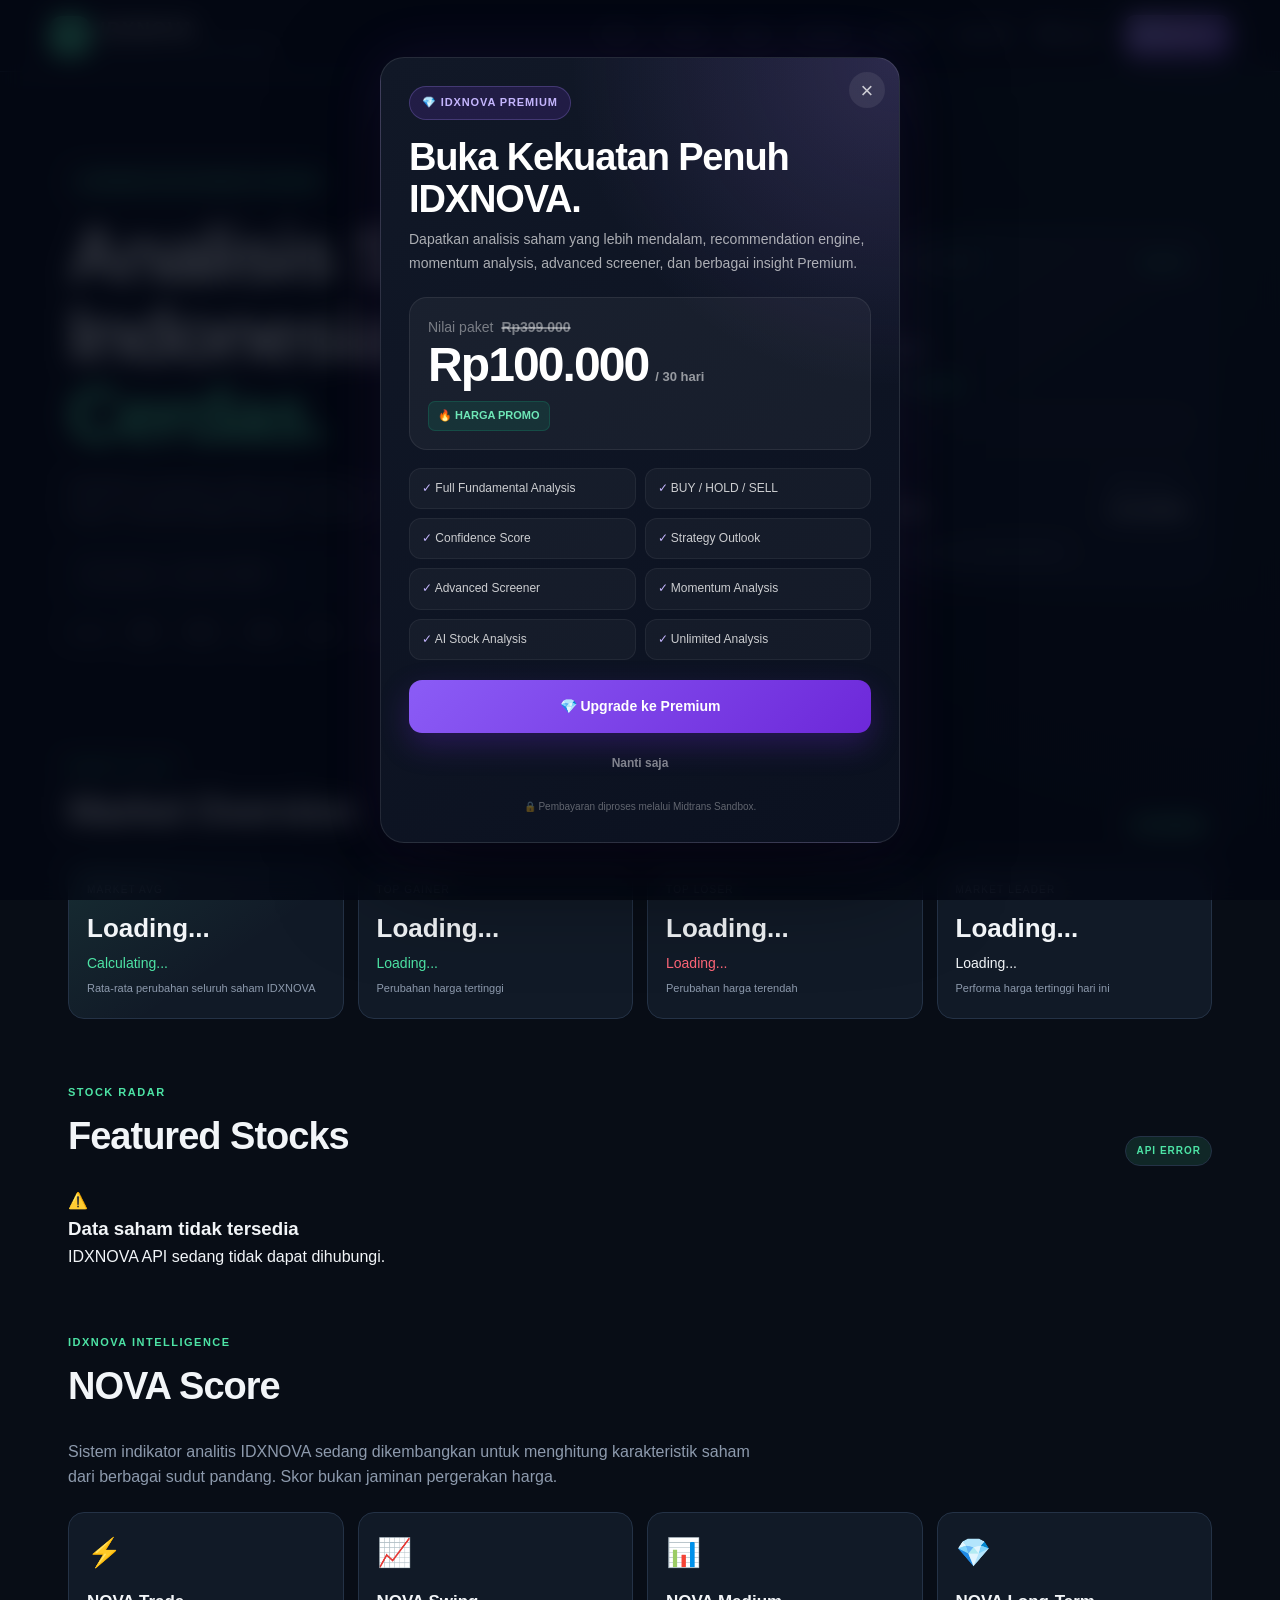
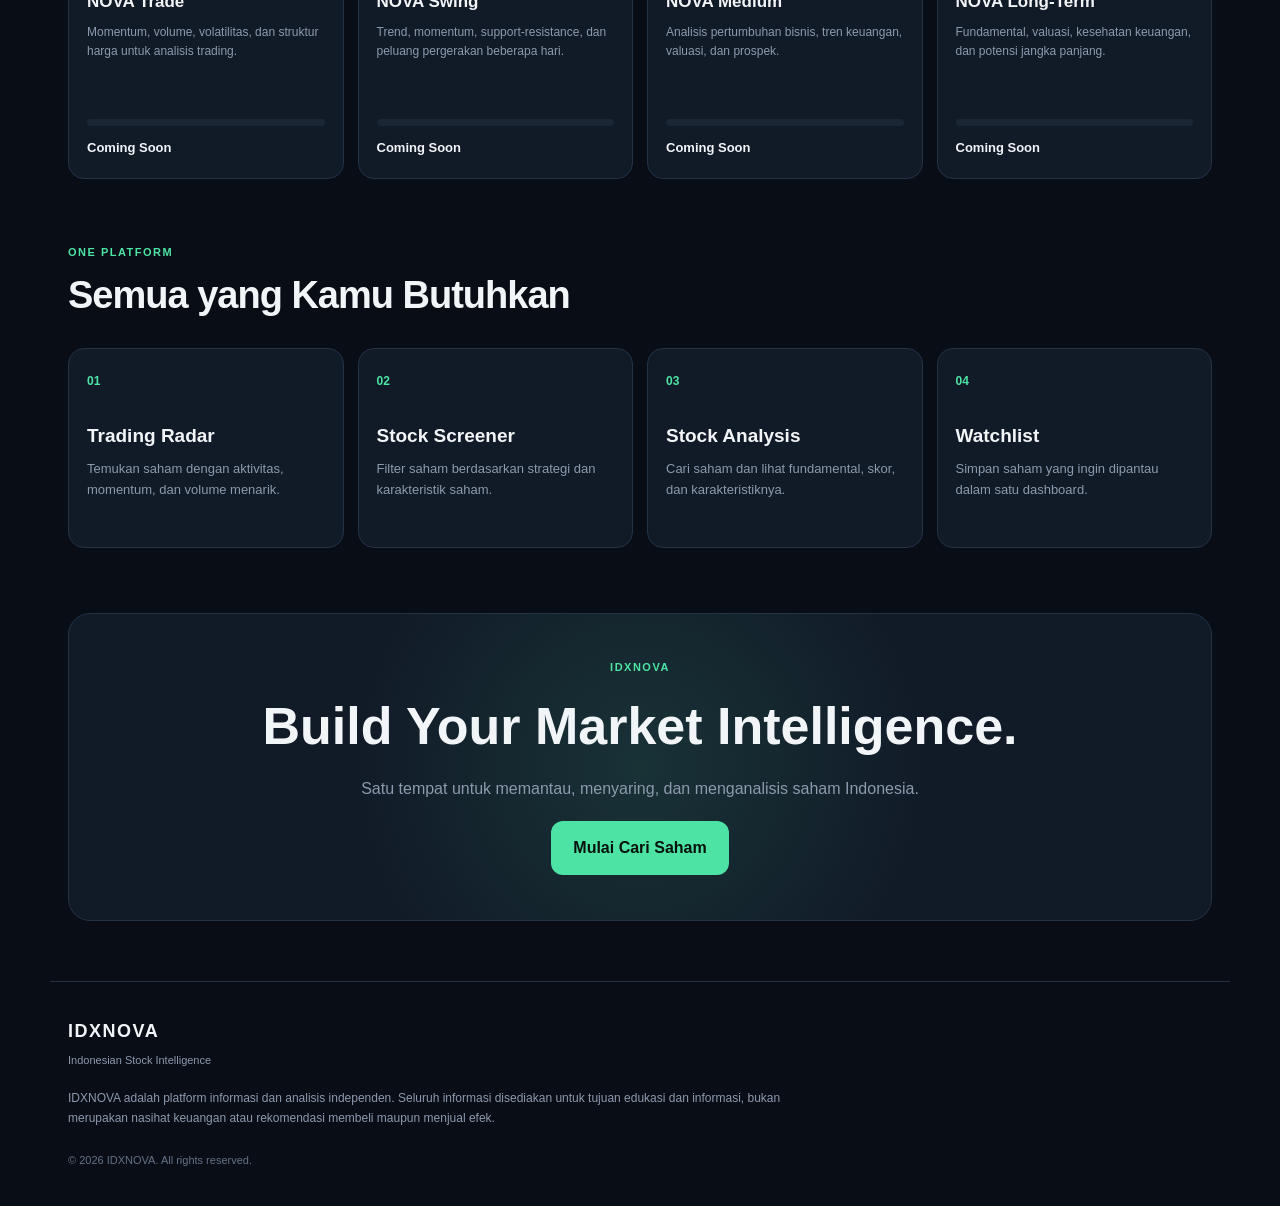
==== commit 93a05963: "Update index.html" ====
--- a/index.html
+++ b/index.html
@@ -1,999 +1,1588 @@
 <!DOCTYPE html>
 <html lang="id">
-
 <head>
   <meta charset="UTF-8">
   <meta name="viewport" content="width=device-width, initial-scale=1.0">
-
   <title>IDXNOVA | Indonesian Stock Intelligence</title>
-
   <link rel="stylesheet" href="style.css">
+  <!-- MIDTRANS SNAP SANDBOX -->
+  <script
+    type="text/javascript"
+    src="https://app.sandbox.midtrans.com/snap/snap.js">
+  </script>
+  <style>
+    /* =========================================================
+       PREMIUM NAV BUTTON
+    ========================================================= */
+    .premium-nav-btn {
+      display: inline-flex;
+      align-items: center;
+      justify-content: center;
+      gap: 6px;
+      padding: 9px 14px;
+      border-radius: 10px;
+      text-decoration: none;
+      font-size: 13px;
+      font-weight: 800;
+      color: #fff;
+      background: linear-gradient(135deg, #9f7aea, #6b46c1);
+      border: 1px solid rgba(255,255,255,.18);
+      box-shadow: 0 8px 24px rgba(107,70,193,.25);
+      transition: .2s ease;
+      cursor: pointer;
+    }
+    .premium-nav-btn:hover {
+      transform: translateY(-1px);
+      box-shadow: 0 12px 30px rgba(107,70,193,.35);
+    }
+    /* =========================================================
+       PREMIUM OVERLAY
+       ========================================================= */
+    .premium-overlay {
+      position: fixed;
+      inset: 0;
+      z-index: 99999;
+      display: none;
+      align-items: center;
+      justify-content: center;
+      padding: 20px;
+      background: rgba(3, 7, 18, .78);
+      backdrop-filter: blur(12px);
+      -webkit-backdrop-filter: blur(12px);
+    }
+    .premium-overlay.active {
+      display: flex;
+      animation: premiumFadeIn .25s ease;
+    }
+    @keyframes premiumFadeIn {
+      from {
+        opacity: 0;
+      }
+      to {
+        opacity: 1;
+      }
+    }
+    /* =========================================================
+       PREMIUM POPUP
+       ========================================================= */
+    .premium-popup {
+      position: relative;
+      width: min(520px, 100%);
+      max-height: calc(100vh - 40px);
+      overflow-y: auto;
+      border-radius: 24px;
+      padding: 28px;
+      background:
+        radial-gradient(
+          circle at top right,
+          rgba(159,122,234,.20),
+          transparent 35%
+        ),
+        linear-gradient(
+          145deg,
+          #111827,
+          #0b1120
+        );
+      border: 1px solid rgba(255,255,255,.10);
+      box-shadow:
+        0 30px 100px rgba(0,0,0,.55),
+        0 0 60px rgba(124,58,237,.12);
+      color: #fff;
+    }
+    .premium-popup::-webkit-scrollbar {
+      width: 5px;
+    }
+    .premium-popup::-webkit-scrollbar-thumb {
+      background: rgba(255,255,255,.15);
+      border-radius: 10px;
+    }
+    .premium-close {
+      position: absolute;
+      top: 14px;
+      right: 14px;
+      width: 36px;
+      height: 36px;
+      border: 0;
+      border-radius: 50%;
+      background: rgba(255,255,255,.08);
+      color: rgba(255,255,255,.75);
+      font-size: 22px;
+      cursor: pointer;
+      transition: .2s ease;
+    }
+    .premium-close:hover {
+      background: rgba(255,255,255,.14);
+      color: #fff;
+      transform: rotate(90deg);
+    }
+    .premium-badge {
+      display: inline-flex;
+      align-items: center;
+      gap: 7px;
+      padding: 7px 12px;
+      border-radius: 999px;
+      background: rgba(124,58,237,.16);
+      border: 1px solid rgba(167,139,250,.25);
+      color: #c4b5fd;
+      font-size: 11px;
+      font-weight: 900;
+      letter-spacing: .08em;
+    }
+    .premium-popup h2 {
+      margin: 17px 0 8px;
+      font-size: clamp(26px, 6vw, 38px);
+      line-height: 1.1;
+      letter-spacing: -.03em;
+    }
+    .premium-popup-subtitle {
+      margin: 0;
+      color: rgba(255,255,255,.65);
+      font-size: 14px;
+      line-height: 1.65;
+    }
+    /* =========================================================
+       PRICE
+       ========================================================= */
+    .premium-price-box {
+      margin-top: 22px;
+      padding: 18px;
+      border-radius: 18px;
+      background: rgba(255,255,255,.045);
+      border: 1px solid rgba(255,255,255,.08);
+    }
+    .premium-old-price {
+      display: flex;
+      align-items: center;
+      gap: 8px;
+      color: rgba(255,255,255,.42);
+      font-size: 14px;
+    }
+    .premium-old-price strong {
+      text-decoration: line-through;
+      text-decoration-thickness: 2px;
+    }
+    .premium-current-price {
+      display: flex;
+      align-items: baseline;
+      flex-wrap: wrap;
+      gap: 7px;
+      margin-top: 3px;
+    }
+    .premium-current-price strong {
+      font-size: clamp(34px, 9vw, 48px);
+      line-height: 1;
+      letter-spacing: -.04em;
+      color: #fff;
+    }
+    .premium-current-price span {
+      color: rgba(255,255,255,.55);
+      font-size: 13px;
+      font-weight: 600;
+    }
+    .premium-discount {
+      display: inline-flex;
+      margin-top: 12px;
+      padding: 5px 9px;
+      border-radius: 7px;
+      background: rgba(16,185,129,.12);
+      border: 1px solid rgba(16,185,129,.20);
+      color: #6ee7b7;
+      font-size: 11px;
+      font-weight: 900;
+    }
+    /* =========================================================
+       PREMIUM BENEFITS
+       ========================================================= */
+    .premium-benefits {
+      display: grid;
+      grid-template-columns: 1fr 1fr;
+      gap: 9px;
+      margin-top: 18px;
+    }
+    .premium-benefit {
+      padding: 11px 12px;
+      border-radius: 12px;
+      background: rgba(255,255,255,.035);
+      border: 1px solid rgba(255,255,255,.06);
+      color: rgba(255,255,255,.78);
+      font-size: 12px;
+      line-height: 1.45;
+    }
+    .premium-benefit::first-letter {
+      color: #c4b5fd;
+    }
+    /* =========================================================
+       PREMIUM BUTTONS
+       ========================================================= */
+    .premium-main-btn {
+      width: 100%;
+      margin-top: 20px;
+      padding: 15px 18px;
+      border: 0;
+      border-radius: 13px;
+      background: linear-gradient(135deg, #8b5cf6, #6d28d9);
+      color: #fff;
+      font-size: 14px;
+      font-weight: 900;
+      cursor: pointer;
+      box-shadow: 0 12px 30px rgba(109,40,217,.28);
+      transition: .2s ease;
+    }
+    .premium-main-btn:hover {
+      transform: translateY(-1px);
+      box-shadow: 0 16px 35px rgba(109,40,217,.38);
+    }
+    .premium-secondary-btn {
+      width: 100%;
+      margin-top: 9px;
+      padding: 12px 18px;
+      border: 0;
+      background: transparent;
+      color: rgba(255,255,255,.48);
+      font-size: 12px;
+      font-weight: 700;
+      cursor: pointer;
+    }
+    .premium-secondary-btn:hover {
+      color: rgba(255,255,255,.78);
+    }
+    .premium-secure-note {
+      margin-top: 14px;
+      text-align: center;
+      color: rgba(255,255,255,.35);
+      font-size: 10px;
+      line-height: 1.5;
+    }
+    /* =========================================================
+       PURCHASE MODAL
+       ========================================================= */
+    .premium-purchase {
+      display: none;
+    }
+    .premium-purchase.active {
+      display: block;
+    }
+    .premium-landing {
+      display: block;
+    }
+    .premium-purchase.active + .premium-landing {
+      display: none;
+    }
+    .purchase-title {
+      margin: 18px 0 6px;
+      font-size: 27px;
+    }
+    .purchase-description {
+      margin: 0;
+      color: rgba(255,255,255,.60);
+      font-size: 13px;
+      line-height: 1.6;
+    }
+    .purchase-summary {
+      margin-top: 18px;
+      padding: 16px;
+      border-radius: 14px;
+      background: rgba(255,255,255,.04);
+      border: 1px solid rgba(255,255,255,.07);
+    }
+    .purchase-row {
+      display: flex;
+      justify-content: space-between;
+      gap: 15px;
+      padding: 6px 0;
+      font-size: 13px;
+    }
+    .purchase-row span:first-child {
+      color: rgba(255,255,255,.48);
+    }
+    .purchase-row strong {
+      color: #fff;
+    }
+    .purchase-total {
+      margin-top: 8px;
+      padding-top: 12px;
+      border-top: 1px solid rgba(255,255,255,.08);
+    }
+    .purchase-total strong {
+      font-size: 22px;
+      color: #c4b5fd;
+    }
+    .purchase-form {
+      margin-top: 17px;
+    }
+    .purchase-form label {
+      display: block;
+      margin-bottom: 7px;
+      color: rgba(255,255,255,.60);
+      font-size: 12px;
+      font-weight: 700;
+    }
+    .purchase-form input {
+      width: 100%;
+      box-sizing: border-box;
+      padding: 13px 14px;
+      margin-bottom: 11px;
+      border-radius: 11px;
+      border: 1px solid rgba(255,255,255,.10);
+      outline: none;
+      background: rgba(255,255,255,.055);
+      color: #fff;
+      font-size: 13px;
+    }
+    .purchase-form input:focus {
+      border-color: rgba(139,92,246,.65);
+      box-shadow: 0 0 0 3px rgba(139,92,246,.10);
+    }
+    .purchase-form input::placeholder {
+      color: rgba(255,255,255,.28);
+    }
+    .purchase-back {
+      width: 100%;
+      padding: 10px;
+      border: 0;
+      background: transparent;
+      color: rgba(255,255,255,.42);
+      font-size: 12px;
+      cursor: pointer;
+    }
+    .payment-status {
+      display: none;
+      margin-top: 13px;
+      padding: 11px 13px;
+      border-radius: 10px;
+      font-size: 12px;
+      line-height: 1.5;
+      background: rgba(255,255,255,.05);
+      color: rgba(255,255,255,.72);
+    }
+    .payment-status.active {
+      display: block;
+    }
+    /* =========================================================
+       RESPONSIVE
+       ========================================================= */
+    @media (max-width: 600px) {
+      .premium-overlay {
+        padding: 12px;
+        align-items: center;
+      }
+      .premium-popup {
+        padding: 22px 18px;
+        border-radius: 20px;
+        max-height: calc(100vh - 24px);
+      }
+      .premium-benefits {
+        grid-template-columns: 1fr;
+      }
+      .premium-close {
+        top: 10px;
+        right: 10px;
+      }
+      .premium-popup h2 {
+        padding-right: 35px;
+      }
+    }
+  </style>
 </head>
-
 <body>
-
   <!-- NAVBAR -->
   <header class="navbar">
-
-    <a href="index.html" class="brand">
-      <span class="brand-mark">N</span>
-
-      <span>
-        <strong>IDXNOVA</strong>
-        <small>INDONESIAN STOCK INTELLIGENCE</small>
+<a href="index.html" class="brand">
+  <span class="brand-mark">N</span>
+  <span>
+    <strong>IDXNOVA</strong>
+    <small>INDONESIAN STOCK INTELLIGENCE</small>
+  </span>
+</a>
+<button
+  class="menu-btn"
+  onclick="toggleMenu()"
+  aria-label="Buka menu"
+>
+  ☰
+</button>
+<nav id="navMenu">
+  <a href="index.html">Home</a>
+  <a href="trading.html">Trading</a>
+  <a href="swing.html">Swing</a>
+  <a href="investing.html">Investing</a>
+  <a href="screener.html">Screener</a>
+  <a href="watchlist.html">Watchlist</a>
+  <a href="search.html">🔎 Search</a>
+  <button
+    type="button"
+    class="premium-nav-btn"
+    onclick="openPremiumPurchase()"
+  >
+    💎 Premium
+  </button>
+</nav>
+  </header>
+  <main>
+<!-- HERO -->
+<section class="hero">
+  <div class="hero-content">
+    <div class="badge">
+      ● INDONESIA STOCK MARKET PLATFORM
+    </div>
+    <h1>
+      Analisis Saham Indonesia
+      <span>Lebih Cerdas.</span>
+    </h1>
+    <p>
+      IDXNOVA membantu trader dan investor menganalisis saham Indonesia
+      untuk trading harian, investasi jangka pendek, menengah,
+      hingga jangka panjang.
+    </p>
+    <!-- SEARCH -->
+    <div class="search-box">
+      <input
+        type="text"
+        id="stockSearch"
+        placeholder="Cari ticker... contoh: BBRI"
+        autocomplete="off"
+      >
+      <button onclick="searchStock()">
+        Cari
+      </button>
+    </div>
+    <div class="popular">
+      <span>Populer:</span>
+      <button onclick="quickSearch('BBRI')">
+        BBRI
+      </button>
+      <button onclick="quickSearch('BBCA')">
+        BBCA
+      </button>
+      <button onclick="quickSearch('ANTM')">
+        ANTM
+      </button>
+      <button onclick="quickSearch('ELSA')">
+        ELSA
+      </button>
+      <button onclick="quickSearch('PWON')">
+        PWON
+      </button>
+    </div>
+  </div>
+  <!-- HERO PANEL -->
+  <div class="hero-panel">
+    <div class="panel-top">
+      <span>MARKET SENTIMENT</span>
+      <strong id="dataMode">
+        LOADING
+      </strong>
+    </div>
+    <div class="sentiment-value">
+      <h2 id="sentimentScore">
+        0<span>/100</span>
+      </h2>
+      <p id="sentimentText">
+        Loading...
+      </p>
+    </div>
+    <div class="sentiment-bar">
+      <span
+        id="sentimentBar"
+        style="width: 0%"
+      ></span>
+    </div>
+    <div class="sentiment-info">
+      <div>
+        <small>Risk Level</small>
+        <strong id="marketRisk">
+          Loading
+        </strong>
+      </div>
+      <div>
+        <small>Market Trend</small>
+        <strong id="marketTrend">
+          Loading
+        </strong>
+      </div>
+    </div>
+    <p class="demo-note" id="dataNote">
+      Menghubungkan ke IDXNOVA API...
+    </p>
+  </div>
+</section>
+<!-- MARKET -->
+<section
+  id="market"
+  class="section"
+>
+  <div class="section-heading">
+    <div>
+      <span class="eyebrow">
+        MARKET PULSE
       </span>
-    </a>
-
-    <button
-      class="menu-btn"
-      onclick="toggleMenu()"
-      aria-label="Buka menu"
+      <h2>
+        Market Overview
+      </h2>
+    </div>
+    <span
+      id="marketStatus"
+      class="demo-label"
     >
-      ☰
-    </button>
-
-    <nav id="navMenu">
-      <a href="index.html">Home</a>
-      <a href="trading.html">Trading</a>
-      <a href="swing.html">Swing</a>
-      <a href="investing.html">Investing</a>
-      <a href="screener.html">Screener</a>
-      <a href="watchlist.html">Watchlist</a>
-      <a href="search.html">🔎 Search</a>
-    </nav>
-
-  </header>
-
-
-  <main>
-
-    <!-- HERO -->
-    <section class="hero">
-
-      <div class="hero-content">
-
-        <div class="badge">
-          ● INDONESIA STOCK MARKET PLATFORM
-        </div>
-
-        <h1>
-          Analisis Saham Indonesia
-          <span>Lebih Cerdas.</span>
-        </h1>
-
-        <p>
-          IDXNOVA membantu trader dan investor menganalisis saham Indonesia
-          untuk trading harian, investasi jangka pendek, menengah,
-          hingga jangka panjang.
-        </p>
-
-
-        <!-- SEARCH -->
-        <div class="search-box">
-
-          <input
-            type="text"
-            id="stockSearch"
-            placeholder="Cari ticker... contoh: BBRI"
-            autocomplete="off"
-          >
-
-          <button onclick="searchStock()">
-            Cari
-          </button>
-
-        </div>
-
-
-        <div class="popular">
-
-          <span>Populer:</span>
-
-          <button onclick="quickSearch('BBRI')">
-            BBRI
-          </button>
-
-          <button onclick="quickSearch('BBCA')">
-            BBCA
-          </button>
-
-          <button onclick="quickSearch('ANTM')">
-            ANTM
-          </button>
-
-          <button onclick="quickSearch('ELSA')">
-            ELSA
-          </button>
-
-          <button onclick="quickSearch('PWON')">
-            PWON
-          </button>
-
-        </div>
-
-      </div>
-
-
-      <!-- HERO PANEL -->
-      <div class="hero-panel">
-
-        <div class="panel-top">
-          <span>MARKET SENTIMENT</span>
-          <strong id="dataMode">
-            LOADING
-          </strong>
-        </div>
-
-
-        <div class="sentiment-value">
-
-          <h2 id="sentimentScore">
-            0<span>/100</span>
-          </h2>
-
-          <p id="sentimentText">
-            Loading...
-          </p>
-
-        </div>
-
-
-        <div class="sentiment-bar">
-
-          <span
-            id="sentimentBar"
-            style="width: 0%"
-          ></span>
-
-        </div>
-
-
-        <div class="sentiment-info">
-
-          <div>
-            <small>Risk Level</small>
-
-            <strong id="marketRisk">
-              Loading
-            </strong>
-          </div>
-
-
-          <div>
-            <small>Market Trend</small>
-
-            <strong id="marketTrend">
-              Loading
-            </strong>
-          </div>
-
-        </div>
-
-
-        <p class="demo-note" id="dataNote">
-          Menghubungkan ke IDXNOVA API...
-        </p>
-
-      </div>
-
-    </section>
-
-
-    <!-- MARKET -->
-    <section
-      id="market"
-      class="section"
+      LOADING...
+    </span>
+  </div>
+  <div class="market-grid">
+    <!-- MARKET AVERAGE -->
+    <article class="market-card featured">
+      <div class="card-label">
+        MARKET AVG
+      </div>
+      <h3 id="marketAverage">
+        Loading...
+      </h3>
+      <p
+        id="marketAverageChange"
+        class="positive"
+      >
+        Calculating...
+      </p>
+      <small>
+        Rata-rata perubahan seluruh saham IDXNOVA
+      </small>
+    </article>
+    <!-- TOP GAINER -->
+    <article
+      class="market-card"
+      id="topGainerCard"
+      style="cursor: pointer;"
     >
-
-      <div class="section-heading">
-
-        <div>
-
-          <span class="eyebrow">
-            MARKET PULSE
-          </span>
-
-          <h2>
-            Market Overview
-          </h2>
-
-        </div>
-
-
+      <div class="card-label">
+        TOP GAINER
+      </div>
+      <h3 id="topGainer">
+        Loading...
+      </h3>
+      <p
+        id="topGainerChange"
+        class="positive"
+      >
+        Loading...
+      </p>
+      <small>
+        Perubahan harga tertinggi
+      </small>
+    </article>
+    <!-- TOP LOSER -->
+    <article
+      class="market-card"
+      id="topLoserCard"
+      style="cursor: pointer;"
+    >
+      <div class="card-label">
+        TOP LOSER
+      </div>
+      <h3 id="topLoser">
+        Loading...
+      </h3>
+      <p
+        id="topLoserChange"
+        class="negative"
+      >
+        Loading...
+      </p>
+      <small>
+        Perubahan harga terendah
+      </small>
+    </article>
+    <!-- MARKET LEADER -->
+    <article
+      class="market-card"
+      id="topScoreCard"
+      style="cursor: pointer;"
+    >
+      <div class="card-label">
+        MARKET LEADER
+      </div>
+      <h3 id="topScore">
+        Loading...
+      </h3>
+      <p id="topScoreValue">
+        Loading...
+      </p>
+      <small>
+        Performa harga tertinggi hari ini
+      </small>
+    </article>
+  </div>
+</section>
+<!-- STOCKS -->
+<section
+  id="stocks"
+  class="section"
+>
+  <div class="section-heading">
+    <div>
+      <span class="eyebrow">
+        STOCK RADAR
+      </span>
+      <h2>
+        Featured Stocks
+      </h2>
+    </div>
+    <span
+      id="featuredLabel"
+      class="demo-label"
+    >
+      LOADING...
+    </span>
+  </div>
+  <div
+    id="featuredStocks"
+    class="stock-grid"
+  ></div>
+  <div
+    id="featuredEmpty"
+    class="empty-watchlist"
+    style="display: none;"
+  >
+    <div class="empty-icon">
+      ⚠️
+    </div>
+    <h3>
+      Data saham tidak tersedia
+    </h3>
+    <p>
+      IDXNOVA API sedang tidak dapat dihubungi.
+    </p>
+  </div>
+</section>
+<!-- NOVA SCORE -->
+<section
+  id="scores"
+  class="section"
+>
+  <div class="section-heading">
+    <div>
+      <span class="eyebrow">
+        IDXNOVA INTELLIGENCE
+      </span>
+      <h2>
+        NOVA Score
+      </h2>
+    </div>
+  </div>
+  <p class="section-description">
+    Sistem indikator analitis IDXNOVA sedang dikembangkan untuk
+    menghitung karakteristik saham dari berbagai sudut pandang.
+    Skor bukan jaminan pergerakan harga.
+  </p>
+  <div class="score-grid">
+    <article class="score-card">
+      <div class="score-icon">
+        ⚡
+      </div>
+      <h3>
+        NOVA Trade
+      </h3>
+      <p>
+        Momentum, volume, volatilitas, dan struktur harga untuk analisis trading.
+      </p>
+      <div class="score-line">
         <span
-          id="marketStatus"
-          class="demo-label"
-        >
-          LOADING...
-        </span>
-
-      </div>
-
-
-      <div class="market-grid">
-
-
-        <!-- MARKET AVERAGE -->
-        <article class="market-card featured">
-
-          <div class="card-label">
-            MARKET AVG
-          </div>
-
-          <h3 id="marketAverage">
-            Loading...
-          </h3>
-
-          <p
-            id="marketAverageChange"
-            class="positive"
-          >
-            Calculating...
-          </p>
-
-          <small>
-            Rata-rata perubahan seluruh saham IDXNOVA
-          </small>
-
-        </article>
-
-
-        <!-- TOP GAINER -->
-        <article
-          class="market-card"
-          id="topGainerCard"
-          style="cursor: pointer;"
-        >
-
-          <div class="card-label">
-            TOP GAINER
-          </div>
-
-          <h3 id="topGainer">
-            Loading...
-          </h3>
-
-          <p
-            id="topGainerChange"
-            class="positive"
-          >
-            Loading...
-          </p>
-
-          <small>
-            Perubahan harga tertinggi
-          </small>
-
-        </article>
-
-
-        <!-- TOP LOSER -->
-        <article
-          class="market-card"
-          id="topLoserCard"
-          style="cursor: pointer;"
-        >
-
-          <div class="card-label">
-            TOP LOSER
-          </div>
-
-          <h3 id="topLoser">
-            Loading...
-          </h3>
-
-          <p
-            id="topLoserChange"
-            class="negative"
-          >
-            Loading...
-          </p>
-
-          <small>
-            Perubahan harga terendah
-          </small>
-
-        </article>
-
-
-        <!-- MARKET LEADER -->
-        <article
-          class="market-card"
-          id="topScoreCard"
-          style="cursor: pointer;"
-        >
-
-          <div class="card-label">
-            MARKET LEADER
-          </div>
-
-          <h3 id="topScore">
-            Loading...
-          </h3>
-
-          <p id="topScoreValue">
-            Loading...
-          </p>
-
-          <small>
-            Performa harga tertinggi hari ini
-          </small>
-
-        </article>
-
-      </div>
-
-    </section>
-
-
-    <!-- STOCKS -->
-    <section
-      id="stocks"
-      class="section"
+          id="avgTradingBar"
+          style="width: 0%"
+        ></span>
+      </div>
+      <strong id="avgTradingScore">
+        Coming Soon
+      </strong>
+    </article>
+    <article class="score-card">
+      <div class="score-icon">
+        📈
+      </div>
+      <h3>
+        NOVA Swing
+      </h3>
+      <p>
+        Trend, momentum, support-resistance, dan peluang pergerakan beberapa hari.
+      </p>
+      <div class="score-line">
+        <span
+          id="avgSwingBar"
+          style="width: 0%"
+        ></span>
+      </div>
+      <strong id="avgSwingScore">
+        Coming Soon
+      </strong>
+    </article>
+    <article class="score-card">
+      <div class="score-icon">
+        📊
+      </div>
+      <h3>
+        NOVA Medium
+      </h3>
+      <p>
+        Analisis pertumbuhan bisnis, tren keuangan, valuasi, dan prospek.
+      </p>
+      <div class="score-line">
+        <span
+          id="avgMediumBar"
+          style="width: 0%"
+        ></span>
+      </div>
+      <strong id="avgMediumScore">
+        Coming Soon
+      </strong>
+    </article>
+    <article class="score-card">
+      <div class="score-icon">
+        💎
+      </div>
+      <h3>
+        NOVA Long-Term
+      </h3>
+      <p>
+        Fundamental, valuasi, kesehatan keuangan, dan potensi jangka panjang.
+      </p>
+      <div class="score-line">
+        <span
+          id="avgLongBar"
+          style="width: 0%"
+        ></span>
+      </div>
+      <strong id="avgLongScore">
+        Coming Soon
+      </strong>
+    </article>
+  </div>
+</section>
+<!-- FEATURES -->
+<section
+  id="features"
+  class="section"
+>
+  <div class="section-heading">
+    <div>
+      <span class="eyebrow">
+        ONE PLATFORM
+      </span>
+      <h2>
+        Semua yang Kamu Butuhkan
+      </h2>
+    </div>
+  </div>
+  <div class="feature-grid">
+    <article
+      style="cursor: pointer;"
+      onclick="window.location.href='trading.html'"
     >
-
-      <div class="section-heading">
-
-        <div>
-
-          <span class="eyebrow">
-            STOCK RADAR
-          </span>
-
-          <h2>
-            Featured Stocks
-          </h2>
-
-        </div>
-
-
-        <span
-          id="featuredLabel"
-          class="demo-label"
-        >
-          LOADING...
-        </span>
-
-      </div>
-
-
-      <div
-        id="featuredStocks"
-        class="stock-grid"
-      ></div>
-
-
-      <div
-        id="featuredEmpty"
-        class="empty-watchlist"
-        style="display: none;"
-      >
-
-        <div class="empty-icon">
-          ⚠️
-        </div>
-
-        <h3>
-          Data saham tidak tersedia
-        </h3>
-
-        <p>
-          IDXNOVA API sedang tidak dapat dihubungi.
-        </p>
-
-      </div>
-
-    </section>
-
-
-    <!-- NOVA SCORE -->
-    <section
-      id="scores"
-      class="section"
+      <span>01</span>
+      <h3>
+        Trading Radar
+      </h3>
+      <p>
+        Temukan saham dengan aktivitas, momentum, dan volume menarik.
+      </p>
+    </article>
+    <article
+      style="cursor: pointer;"
+      onclick="window.location.href='screener.html'"
     >
-
-      <div class="section-heading">
-
-        <div>
-
-          <span class="eyebrow">
-            IDXNOVA INTELLIGENCE
-          </span>
-
-          <h2>
-            NOVA Score
-          </h2>
-
-        </div>
-
-      </div>
-
-
-      <p class="section-description">
-        Sistem indikator analitis IDXNOVA sedang dikembangkan untuk
-        menghitung karakteristik saham dari berbagai sudut pandang.
-        Skor bukan jaminan pergerakan harga.
+      <span>02</span>
+      <h3>
+        Stock Screener
+      </h3>
+      <p>
+        Filter saham berdasarkan strategi dan karakteristik saham.
       </p>
-
-
-      <div class="score-grid">
-
-
-        <article class="score-card">
-
-          <div class="score-icon">
-            ⚡
-          </div>
-
-          <h3>
-            NOVA Trade
-          </h3>
-
-          <p>
-            Momentum, volume, volatilitas, dan struktur harga untuk analisis trading.
-          </p>
-
-          <div class="score-line">
-            <span
-              id="avgTradingBar"
-              style="width: 0%"
-            ></span>
-          </div>
-
-          <strong id="avgTradingScore">
-            Coming Soon
-          </strong>
-
-        </article>
-
-
-        <article class="score-card">
-
-          <div class="score-icon">
-            📈
-          </div>
-
-          <h3>
-            NOVA Swing
-          </h3>
-
-          <p>
-            Trend, momentum, support-resistance, dan peluang pergerakan beberapa hari.
-          </p>
-
-          <div class="score-line">
-            <span
-              id="avgSwingBar"
-              style="width: 0%"
-            ></span>
-          </div>
-
-          <strong id="avgSwingScore">
-            Coming Soon
-          </strong>
-
-        </article>
-
-
-        <article class="score-card">
-
-          <div class="score-icon">
-            📊
-          </div>
-
-          <h3>
-            NOVA Medium
-          </h3>
-
-          <p>
-            Analisis pertumbuhan bisnis, tren keuangan, valuasi, dan prospek.
-          </p>
-
-          <div class="score-line">
-            <span
-              id="avgMediumBar"
-              style="width: 0%"
-            ></span>
-          </div>
-
-          <strong id="avgMediumScore">
-            Coming Soon
-          </strong>
-
-        </article>
-
-
-        <article class="score-card">
-
-          <div class="score-icon">
-            💎
-          </div>
-
-          <h3>
-            NOVA Long-Term
-          </h3>
-
-          <p>
-            Fundamental, valuasi, kesehatan keuangan, dan potensi jangka panjang.
-          </p>
-
-          <div class="score-line">
-            <span
-              id="avgLongBar"
-              style="width: 0%"
-            ></span>
-          </div>
-
-          <strong id="avgLongScore">
-            Coming Soon
-          </strong>
-
-        </article>
-
-      </div>
-
-    </section>
-
-
-    <!-- FEATURES -->
-    <section
-      id="features"
-      class="section"
+    </article>
+    <article
+      style="cursor: pointer;"
+      onclick="window.location.href='search.html'"
     >
-
-      <div class="section-heading">
-
-        <div>
-
-          <span class="eyebrow">
-            ONE PLATFORM
-          </span>
-
-          <h2>
-            Semua yang Kamu Butuhkan
-          </h2>
-
-        </div>
-
-      </div>
-
-
-      <div class="feature-grid">
-
-
-        <article
-          style="cursor: pointer;"
-          onclick="window.location.href='trading.html'"
-        >
-          <span>01</span>
-
-          <h3>
-            Trading Radar
-          </h3>
-
-          <p>
-            Temukan saham dengan aktivitas, momentum, dan volume menarik.
-          </p>
-        </article>
-
-
-        <article
-          style="cursor: pointer;"
-          onclick="window.location.href='screener.html'"
-        >
-          <span>02</span>
-
-          <h3>
-            Stock Screener
-          </h3>
-
-          <p>
-            Filter saham berdasarkan strategi dan karakteristik saham.
-          </p>
-        </article>
-
-
-        <article
-          style="cursor: pointer;"
-          onclick="window.location.href='search.html'"
-        >
-          <span>03</span>
-
-          <h3>
-            Stock Analysis
-          </h3>
-
-          <p>
-            Cari saham dan lihat fundamental, skor, dan karakteristiknya.
-          </p>
-        </article>
-
-
-        <article
-          style="cursor: pointer;"
-          onclick="window.location.href='watchlist.html'"
-        >
-          <span>04</span>
-
-          <h3>
-            Watchlist
-          </h3>
-
-          <p>
-            Simpan saham yang ingin dipantau dalam satu dashboard.
-          </p>
-        </article>
-
-      </div>
-
-    </section>
-
-
-    <!-- CTA -->
-    <section class="cta">
-
-      <span class="eyebrow">
-        IDXNOVA
-      </span>
-
-      <h2>
-        Build Your Market Intelligence.
-      </h2>
-
+      <span>03</span>
+      <h3>
+        Stock Analysis
+      </h3>
       <p>
-        Satu tempat untuk memantau, menyaring, dan menganalisis saham Indonesia.
+        Cari saham dan lihat fundamental, skor, dan karakteristiknya.
       </p>
-
-      <button
-        onclick="document.getElementById('stockSearch').focus()"
-      >
-        Mulai Cari Saham
-      </button>
-
-    </section>
-
+    </article>
+    <article
+      style="cursor: pointer;"
+      onclick="window.location.href='watchlist.html'"
+    >
+      <span>04</span>
+      <h3>
+        Watchlist
+      </h3>
+      <p>
+        Simpan saham yang ingin dipantau dalam satu dashboard.
+      </p>
+    </article>
+  </div>
+</section>
+<!-- CTA -->
+<section class="cta">
+  <span class="eyebrow">
+    IDXNOVA
+  </span>
+  <h2>
+    Build Your Market Intelligence.
+  </h2>
+  <p>
+    Satu tempat untuk memantau, menyaring, dan menganalisis saham Indonesia.
+  </p>
+  <button
+    onclick="document.getElementById('stockSearch').focus()"
+  >
+    Mulai Cari Saham
+  </button>
+</section>
   </main>
-
-
   <!-- FOOTER -->
   <footer>
-
-    <div class="footer-brand">
-
-      <strong>
-        IDXNOVA
-      </strong>
-
-      <span>
-        Indonesian Stock Intelligence
+<div class="footer-brand">
+  <strong>
+    IDXNOVA
+  </strong>
+  <span>
+    Indonesian Stock Intelligence
+  </span>
+</div>
+<p>
+  IDXNOVA adalah platform informasi dan analisis independen.
+  Seluruh informasi disediakan untuk tujuan edukasi dan informasi,
+  bukan merupakan nasihat keuangan atau rekomendasi membeli maupun menjual efek.
+</p>
+<small>
+  © 2026 IDXNOVA. All rights reserved.
+</small>
+  </footer>
+  <!-- =========================================================
+       PREMIUM POPUP
+       ========================================================= -->
+  <div
+    id="premiumOverlay"
+    class="premium-overlay"
+    onclick="handlePremiumOverlayClick(event)"
+  >
+<div class="premium-popup">
+  <button
+    type="button"
+    class="premium-close"
+    onclick="closePremiumPopup()"
+    aria-label="Tutup"
+  >
+    ×
+  </button>
+  <!-- LANDING -->
+  <div
+    id="premiumLanding"
+    class="premium-landing"
+  >
+    <span class="premium-badge">
+      💎 IDXNOVA PREMIUM
+    </span>
+    <h2>
+      Buka Kekuatan Penuh IDXNOVA.
+    </h2>
+    <p class="premium-popup-subtitle">
+      Dapatkan analisis saham yang lebih mendalam,
+      recommendation engine, momentum analysis,
+      advanced screener, dan berbagai insight Premium.
+    </p>
+    <div class="premium-price-box">
+      <div class="premium-old-price">
+        Nilai paket
+        <strong>
+          Rp399.000
+        </strong>
+      </div>
+      <div class="premium-current-price">
+        <strong>
+          Rp100.000
+        </strong>
+        <span>
+          / 30 hari
+        </span>
+      </div>
+      <span class="premium-discount">
+        🔥 HARGA PROMO
       </span>
-
     </div>
-
-
-    <p>
-      IDXNOVA adalah platform informasi dan analisis independen.
-      Seluruh informasi disediakan untuk tujuan edukasi dan informasi,
-      bukan merupakan nasihat keuangan atau rekomendasi membeli maupun menjual efek.
+    <div class="premium-benefits">
+      <div class="premium-benefit">
+        ✓ Full Fundamental Analysis
+      </div>
+      <div class="premium-benefit">
+        ✓ BUY / HOLD / SELL
+      </div>
+      <div class="premium-benefit">
+        ✓ Confidence Score
+      </div>
+      <div class="premium-benefit">
+        ✓ Strategy Outlook
+      </div>
+      <div class="premium-benefit">
+        ✓ Advanced Screener
+      </div>
+      <div class="premium-benefit">
+        ✓ Momentum Analysis
+      </div>
+      <div class="premium-benefit">
+        ✓ AI Stock Analysis
+      </div>
+      <div class="premium-benefit">
+        ✓ Unlimited Analysis
+      </div>
+    </div>
+    <button
+      type="button"
+      class="premium-main-btn"
+      onclick="openPremiumPurchase()"
+    >
+      💎 Upgrade ke Premium
+    </button>
+    <button
+      type="button"
+      class="premium-secondary-btn"
+      onclick="closePremiumPopup()"
+    >
+      Nanti saja
+    </button>
+    <div class="premium-secure-note">
+      🔒 Pembayaran diproses melalui Midtrans Sandbox.
+    </div>
+  </div>
+  <!-- PURCHASE -->
+  <div
+    id="premiumPurchase"
+    class="premium-purchase"
+  >
+    <span class="premium-badge">
+      💎 PREMIUM CHECKOUT
+    </span>
+    <h2 class="purchase-title">
+      Upgrade Premium
+    </h2>
+    <p class="purchase-description">
+      Isi data di bawah sebelum melanjutkan pembayaran.
     </p>
-
-
-    <small>
-      © 2026 IDXNOVA. All rights reserved.
-    </small>
-
-  </footer>
-
-
+    <div class="purchase-summary">
+      <div class="purchase-row">
+        <span>
+          Paket
+        </span>
+        <strong>
+          IDXNOVA Premium
+        </strong>
+      </div>
+      <div class="purchase-row">
+        <span>
+          Durasi
+        </span>
+        <strong>
+          30 Hari
+        </strong>
+      </div>
+      <div class="purchase-row purchase-total">
+        <span>
+          Total
+        </span>
+        <strong>
+          Rp100.000
+        </strong>
+      </div>
+    </div>
+    <div class="purchase-form">
+      <label for="premiumName">
+        Nama
+      </label>
+      <input
+        type="text"
+        id="premiumName"
+        placeholder="Masukkan nama"
+        autocomplete="name"
+      >
+      <label for="premiumEmail">
+        Email
+      </label>
+      <input
+        type="email"
+        id="premiumEmail"
+        placeholder="contoh@email.com"
+        autocomplete="email"
+      >
+      <button
+        type="button"
+        id="premiumPayBtn"
+        class="premium-main-btn"
+        onclick="startPremiumPayment()"
+      >
+        🔐 Lanjutkan Pembayaran
+      </button>
+      <button
+        type="button"
+        class="purchase-back"
+        onclick="showPremiumLanding()"
+      >
+        ← Kembali
+      </button>
+      <div
+        id="paymentStatus"
+        class="payment-status"
+      ></div>
+    </div>
+    <div class="premium-secure-note">
+      🔒 IDXNOVA tidak menyimpan data kartu pembayaran.
+    </div>
+  </div>
+</div>
+  </div>
   <!-- HOME SYSTEM -->
   <script>
-
     /*
+      =========================================================
       IDXNOVA API
+      =========================================================
     */
     const API_URL =
       "https://idxnova-api.rendyalterio22.workers.dev/api/stocks";
-
-
     /*
+      =========================================================
+      PAYMENT API
+      =========================================================
+    */
+    const PAYMENT_API_URL =
+      "https://idxnova-api.rendyalterio22.workers.dev";
+    /*
+      =========================================================
       DATABASE SEMENTARA DI BROWSER
+      =========================================================
     */
     let HOME_STOCKS = [];
-
-
     /*
+      =========================================================
       MENU
+      =========================================================
     */
     function toggleMenu() {
-
       const menu =
         document.getElementById("navMenu");
-
       if (menu) {
-
         menu.classList.toggle("active");
-
-      }
-
-    }
-
-
+      }
+    }
     /*
+      =========================================================
+      PREMIUM POPUP
+      =========================================================
+    */
+    function openPremiumPopup() {
+      const overlay =
+        document.getElementById("premiumOverlay");
+      if (!overlay) {
+        return;
+      }
+      showPremiumLanding();
+      overlay.classList.add("active");
+      document.body.style.overflow =
+        "hidden";
+    }
+    function closePremiumPopup() {
+      const overlay =
+        document.getElementById("premiumOverlay");
+      if (!overlay) {
+        return;
+      }
+      overlay.classList.remove("active");
+      document.body.style.overflow =
+        "";
+    }
+    function handlePremiumOverlayClick(event) {
+      if (
+        event.target &&
+        event.target.id === "premiumOverlay"
+      ) {
+        closePremiumPopup();
+      }
+    }
+    function openPremiumPurchase() {
+      const overlay =
+        document.getElementById("premiumOverlay");
+      if (!overlay) {
+        return;
+      }
+      overlay.classList.add("active");
+      document.body.style.overflow =
+        "hidden";
+      const landing =
+        document.getElementById(
+          "premiumLanding"
+        );
+      const purchase =
+        document.getElementById(
+          "premiumPurchase"
+        );
+      if (landing) {
+        landing.style.display =
+          "none";
+      }
+      if (purchase) {
+        purchase.style.display =
+          "block";
+      }
+    }
+    function showPremiumLanding() {
+      const landing =
+        document.getElementById(
+          "premiumLanding"
+        );
+      const purchase =
+        document.getElementById(
+          "premiumPurchase"
+        );
+      if (landing) {
+        landing.style.display =
+          "block";
+      }
+      if (purchase) {
+        purchase.style.display =
+          "none";
+      }
+    }
+    /*
+      =========================================================
+      PREMIUM PAYMENT
+      =========================================================
+    */
+    async function startPremiumPayment() {
+      const nameInput =
+        document.getElementById(
+          "premiumName"
+        );
+      const emailInput =
+        document.getElementById(
+          "premiumEmail"
+        );
+      const payButton =
+        document.getElementById(
+          "premiumPayBtn"
+        );
+      const statusBox =
+        document.getElementById(
+          "paymentStatus"
+        );
+      const name =
+        nameInput
+          ? nameInput.value.trim()
+          : "";
+      const email =
+        emailInput
+          ? emailInput.value.trim()
+          : "";
+      if (!name) {
+        showPaymentStatus(
+          "Masukkan nama terlebih dahulu.",
+          "error"
+        );
+        if (nameInput) {
+          nameInput.focus();
+        }
+        return;
+      }
+      if (
+        email &&
+        !isValidEmail(email)
+      ) {
+        showPaymentStatus(
+          "Format email belum benar.",
+          "error"
+        );
+        if (emailInput) {
+          emailInput.focus();
+        }
+        return;
+      }
+      if (payButton) {
+        payButton.disabled =
+          true;
+        payButton.textContent =
+          "⏳ Membuat pembayaran...";
+      }
+      showPaymentStatus(
+        "Menghubungkan ke Midtrans...",
+        "loading"
+      );
+      try {
+        const response =
+          await fetch(
+            PAYMENT_API_URL +
+            "/api/payment/create",
+            {
+              method: "POST",
+              headers: {
+                "Content-Type":
+                  "application/json",
+                "Accept":
+                  "application/json"
+              },
+              body: JSON.stringify({
+                packageId:
+                  "premium_monthly",
+                name:
+                  name,
+                email:
+                  email
+              })
+            }
+          );
+        const result =
+          await response.json();
+        if (
+          !response.ok ||
+          !result ||
+          result.status !== "success" ||
+          !result.token
+        ) {
+          throw new Error(
+            result &&
+            result.message
+              ? result.message
+              : "Gagal membuat transaksi."
+          );
+        }
+        showPaymentStatus(
+          "Transaksi berhasil dibuat. Membuka halaman pembayaran...",
+          "success"
+        );
+        if (
+          !window.snap ||
+          typeof window.snap.pay !==
+          "function"
+        ) {
+          throw new Error(
+            "Midtrans Snap belum siap. Silakan refresh halaman."
+          );
+        }
+        window.snap.pay(
+          result.token,
+          {
+            onSuccess:
+              function(paymentResult) {
+                console.log(
+                  "IDXNOVA payment success:",
+                  paymentResult
+                );
+                showPaymentStatus(
+                  "Pembayaran berhasil. Status pembayaran sedang diproses oleh IDXNOVA.",
+                  "success"
+                );
+                if (payButton) {
+                  payButton.disabled =
+                    false;
+                  payButton.textContent =
+                    "✓ Pembayaran Berhasil";
+                }
+              },
+            onPending:
+              function(paymentResult) {
+                console.log(
+                  "IDXNOVA payment pending:",
+                  paymentResult
+                );
+                showPaymentStatus(
+                  "Pembayaran masih menunggu penyelesaian.",
+                  "loading"
+                );
+                if (payButton) {
+                  payButton.disabled =
+                    false;
+                  payButton.textContent =
+                    "🔐 Lanjutkan Pembayaran";
+                }
+              },
+            onError:
+              function(paymentResult) {
+                console.error(
+                  "IDXNOVA payment error:",
+                  paymentResult
+                );
+                showPaymentStatus(
+                  "Pembayaran gagal atau terjadi kesalahan.",
+                  "error"
+                );
+                if (payButton) {
+                  payButton.disabled =
+                    false;
+                  payButton.textContent =
+                    "🔐 Coba Lagi";
+                }
+              },
+            onClose:
+              function() {
+                console.log(
+                  "IDXNOVA payment popup closed"
+                );
+                showPaymentStatus(
+                  "Halaman pembayaran ditutup. Kamu dapat mencoba lagi kapan saja.",
+                  "loading"
+                );
+                if (payButton) {
+                  payButton.disabled =
+                    false;
+                  payButton.textContent =
+                    "🔐 Lanjutkan Pembayaran";
+                }
+              }
+          }
+        );
+      } catch (error) {
+        console.error(
+          "IDXNOVA Payment Error:",
+          error
+        );
+        showPaymentStatus(
+          error.message ||
+          "Terjadi kesalahan saat membuat pembayaran.",
+          "error"
+        );
+        if (payButton) {
+          payButton.disabled =
+            false;
+          payButton.textContent =
+            "🔐 Coba Lagi";
+        }
+      }
+    }
+    function isValidEmail(email) {
+      return /^[^\s@]+@[^\s@]+\.[^\s@]+$/.test(
+        email
+      );
+    }
+    function showPaymentStatus(
+      message,
+      type
+    ) {
+      const statusBox =
+        document.getElementById(
+          "paymentStatus"
+        );
+      if (!statusBox) {
+        return;
+      }
+      statusBox.textContent =
+        message;
+      statusBox.classList.add(
+        "active"
+      );
+      if (type === "error") {
+        statusBox.style.color =
+          "#fca5a5";
+        statusBox.style.background =
+          "rgba(239,68,68,.10)";
+        statusBox.style.border =
+          "1px solid rgba(239,68,68,.15)";
+      } else if (
+        type === "success"
+      ) {
+        statusBox.style.color =
+          "#6ee7b7";
+        statusBox.style.background =
+          "rgba(16,185,129,.10)";
+        statusBox.style.border =
+          "1px solid rgba(16,185,129,.15)";
+      } else {
+        statusBox.style.color =
+          "rgba(255,255,255,.70)";
+        statusBox.style.background =
+          "rgba(255,255,255,.05)";
+        statusBox.style.border =
+          "1px solid rgba(255,255,255,.07)";
+      }
+    }
+    /*
+      =========================================================
       SET TEXT
+      =========================================================
     */
     function setText(id, value) {
-
       const element =
         document.getElementById(id);
-
       if (element) {
-
         element.textContent =
           value;
-
-      }
-
-    }
-
-
+      }
+    }
     /*
+      =========================================================
       FORMAT HARGA
+      =========================================================
     */
     function formatPrice(price) {
-
       const number =
         Number(price);
-
       if (
         !Number.isFinite(number)
       ) {
-
         return "-";
-
-      }
-
-
+      }
       return "Rp" +
         number.toLocaleString(
           "id-ID"
         );
-
-    }
-
-
+    }
     /*
+      =========================================================
       FORMAT CHANGE
+      =========================================================
     */
     function getChange(stock) {
-
       const value =
         Number(stock.change);
-
       return Number.isFinite(value)
         ? value
         : 0;
-
-    }
-
-
+    }
     /*
+      =========================================================
       BUKA DETAIL SAHAM
+      =========================================================
     */
     function openStock(ticker) {
-
       if (!ticker) {
-
         return;
-
-      }
-
-
+      }
       window.location.href =
         "stock.html?ticker=" +
         encodeURIComponent(ticker);
-
-    }
-
-
+    }
     /*
+      =========================================================
       SEARCH HOME
+      =========================================================
     */
     function searchStock() {
-
       const input =
         document.getElementById(
           "stockSearch"
         );
-
-
       if (!input) {
-
         return;
-
-      }
-
-
+      }
       const keyword =
         input.value
           .trim()
           .toUpperCase();
-
-
       if (!keyword) {
-
         window.location.href =
           "search.html";
-
         return;
-
-      }
-
-
+      }
       const found =
         HOME_STOCKS.find(
           function(stock) {
-
             const ticker =
               String(
                 stock.ticker || ""
               ).toUpperCase();
-
-
             return ticker === keyword;
-
           }
         );
-
-
       if (found) {
-
         openStock(
           found.ticker
         );
-
         return;
-
-      }
-
-
+      }
       window.location.href =
         "search.html?q=" +
         encodeURIComponent(keyword);
-
-    }
-
-
+    }
     /*
+      =========================================================
       QUICK SEARCH
+      =========================================================
     */
     function quickSearch(ticker) {
-
       const input =
         document.getElementById(
           "stockSearch"
         );
-
-
       if (input) {
-
         input.value =
           ticker;
-
-      }
-
-
+      }
       searchStock();
-
-    }
-
-
+    }
     /*
+      =========================================================
       MARKET OVERVIEW
+      =========================================================
     */
     function renderMarketOverview(stocks) {
-
       if (
         !Array.isArray(stocks) ||
         stocks.length === 0
       ) {
-
         return;
-
-      }
-
-
+      }
       const validStocks =
         stocks.filter(
           function(stock) {
-
             return stock &&
               stock.ticker;
-
           }
         );
-
-
       if (
         validStocks.length === 0
       ) {
-
         return;
-
-      }
-
-
+      }
       const changes =
         validStocks.map(
           function(stock) {
-
             return getChange(stock);
-
           }
         );
-
-
       const averageChange =
         changes.reduce(
           function(total, change) {
-
             return total + change;
-
           },
           0
         ) / changes.length;
-
-
       const topGainer =
         validStocks.reduce(
           function(best, stock) {
-
             return getChange(stock) >
               getChange(best)
               ? stock
               : best;
-
           }
         );
-
-
       const topLoser =
         validStocks.reduce(
           function(worst, stock) {
-
             return getChange(stock) <
               getChange(worst)
               ? stock
               : worst;
-
           }
         );
-
-
-      /*
-        MARKET LEADER
-        SEMENTARA BERDASARKAN
-        PERUBAHAN HARGA TERTINGGI
-      */
       const marketLeader =
         topGainer;
-
-
       setText(
         "marketAverage",
         validStocks.length
           .toLocaleString("id-ID") +
         " Saham"
       );
-
-
       const averageElement =
         document.getElementById(
           "marketAverageChange"
         );
-
-
       if (averageElement) {
-
         averageElement.textContent =
           (averageChange >= 0
             ? "▲ +"
@@ -1002,90 +1591,59 @@
             averageChange
           ).toFixed(2) +
           "%";
-
-
         averageElement.className =
           averageChange >= 0
             ? "positive"
             : "negative";
-
-      }
-
-
+      }
       setText(
         "topGainer",
         topGainer.ticker
       );
-
-
       const topGainerElement =
         document.getElementById(
           "topGainerChange"
         );
-
-
       if (topGainerElement) {
-
         const change =
           getChange(topGainer);
-
-
         topGainerElement.textContent =
           (change >= 0
             ? "▲ +"
             : "▼ ") +
           Math.abs(change).toFixed(2) +
           "%";
-
-
         topGainerElement.className =
           change >= 0
             ? "positive"
             : "negative";
-
-      }
-
-
+      }
       setText(
         "topLoser",
         topLoser.ticker
       );
-
-
       const topLoserElement =
         document.getElementById(
           "topLoserChange"
         );
-
-
       if (topLoserElement) {
-
         const change =
           getChange(topLoser);
-
-
         topLoserElement.textContent =
           (change >= 0
             ? "▲ +"
             : "▼ ") +
           Math.abs(change).toFixed(2) +
           "%";
-
-
         topLoserElement.className =
           change >= 0
             ? "positive"
             : "negative";
-
-      }
-
-
+      }
       setText(
         "topScore",
         marketLeader.ticker
       );
-
-
       setText(
         "topScoreValue",
         "▲ +" +
@@ -1094,116 +1652,74 @@
         ).toFixed(2) +
         "%"
       );
-
-
       const gainerCard =
         document.getElementById(
           "topGainerCard"
         );
-
-
       if (gainerCard) {
-
         gainerCard.onclick =
           function() {
-
             openStock(
               topGainer.ticker
             );
-
           };
-
-      }
-
-
+      }
       const loserCard =
         document.getElementById(
           "topLoserCard"
         );
-
-
       if (loserCard) {
-
         loserCard.onclick =
           function() {
-
             openStock(
               topLoser.ticker
             );
-
           };
-
-      }
-
-
+      }
       const leaderCard =
         document.getElementById(
           "topScoreCard"
         );
-
-
       if (leaderCard) {
-
         leaderCard.onclick =
           function() {
-
             openStock(
               marketLeader.ticker
             );
-
           };
-
-      }
-
-    }
-
-
+      }
+    }
     /*
+      =========================================================
       MARKET SENTIMENT
+      =========================================================
     */
     function renderMarketSentiment(stocks) {
-
       if (
         !Array.isArray(stocks) ||
         stocks.length === 0
       ) {
-
         return;
-
-      }
-
-
+      }
       const validStocks =
         stocks.filter(
           function(stock) {
-
             return stock &&
               stock.ticker;
-
           }
         );
-
-
       const positiveStocks =
         validStocks.filter(
           function(stock) {
-
             return getChange(stock) > 0;
-
           }
         ).length;
-
-
       const negativeStocks =
         validStocks.filter(
           function(stock) {
-
             return getChange(stock) < 0;
-
           }
         ).length;
-
-
       const score =
         Math.round(
           (
@@ -1211,344 +1727,219 @@
             validStocks.length
           ) * 100
         );
-
-
       const averageChange =
         validStocks.reduce(
           function(total, stock) {
-
             return total +
               getChange(stock);
-
           },
           0
         ) / validStocks.length;
-
-
       const sentimentScore =
         document.getElementById(
           "sentimentScore"
         );
-
-
       if (sentimentScore) {
-
         sentimentScore.innerHTML =
           score +
           "<span>/100</span>";
-
-      }
-
-
+      }
       const sentimentBar =
         document.getElementById(
           "sentimentBar"
         );
-
-
       if (sentimentBar) {
-
         sentimentBar.style.width =
           Math.min(
             100,
             Math.max(0, score)
           ) + "%";
-
-      }
-
-
+      }
       let sentiment =
         "Netral";
-
-
       if (score >= 60) {
-
         sentiment =
           "Positif";
-
       } else if (score <= 40) {
-
         sentiment =
           "Negatif";
-
       } else if (score > 50) {
-
         sentiment =
           "Netral Positif";
-
       } else if (score < 50) {
-
         sentiment =
           "Netral Negatif";
-
-      }
-
-
+      }
       setText(
         "sentimentText",
         sentiment
       );
-
-
       let trend =
         "Neutral";
-
-
       if (
         averageChange > 0.5
       ) {
-
         trend =
           "Bullish";
-
       } else if (
         averageChange < -0.5
       ) {
-
         trend =
           "Bearish";
-
-      }
-
-
+      }
       setText(
         "marketTrend",
         trend
       );
-
-
       let risk =
         "Moderate";
-
-
       if (
         score >= 70 &&
         positiveStocks >
         negativeStocks
       ) {
-
         risk =
           "Low - Moderate";
-
       } else if (
         score <= 30 ||
         negativeStocks >
         positiveStocks * 1.5
       ) {
-
         risk =
           "Moderate - High";
-
-      }
-
-
+      }
       setText(
         "marketRisk",
         risk
       );
-
-    }
-
-
+    }
     /*
+      =========================================================
       FEATURED STOCKS
-      TOP 4 PERUBAHAN TERBESAR
+      =========================================================
     */
     function renderFeaturedStocks(stocks) {
-
       const container =
         document.getElementById(
           "featuredStocks"
         );
-
-
       const emptyState =
         document.getElementById(
           "featuredEmpty"
         );
-
-
       if (!container) {
-
         return;
-
-      }
-
-
+      }
       const featured =
         stocks
           .filter(
             function(stock) {
-
               return stock &&
                 stock.ticker;
-
             }
           )
           .slice()
           .sort(
             function(a, b) {
-
               return getChange(b) -
                 getChange(a);
-
             }
           )
           .slice(0, 4);
-
-
       container.innerHTML =
         "";
-
-
       featured.forEach(
         function(stock) {
-
           const card =
             document.createElement(
               "article"
             );
-
-
           card.className =
             "stock-card";
-
-
           card.style.cursor =
             "pointer";
-
-
           const change =
             getChange(stock);
-
-
           const changeSymbol =
             change >= 0
               ? "▲ +"
               : "▼ ";
-
-
           const changeClass =
             change >= 0
               ? "positive"
               : "negative";
-
-
           const stockName =
             stock.name ||
             stock.StockName ||
             "-";
-
-
           card.innerHTML = `
-
             <div class="stock-header">
-
               <div>
-
                 <h3>
                   ${stock.ticker}
                 </h3>
-
                 <p>
                   ${stockName}
                 </p>
-
               </div>
-
               <span class="${changeClass}">
-
                 ${changeSymbol}${Math.abs(change).toFixed(2)}%
-
               </span>
-
             </div>
-
-
             <div class="stock-price">
-
               ${formatPrice(stock.price)}
-
             </div>
-
-
             <div class="stock-footer">
-
               <span>
                 LIVE MARKET DATA
               </span>
-
               <strong>
                 ${stock.date || "LATEST"}
               </strong>
-
             </div>
-
           `;
-
-
           card.addEventListener(
             "click",
             function() {
-
               openStock(
                 stock.ticker
               );
-
             }
           );
-
-
           container.appendChild(card);
-
         }
       );
-
-
       if (emptyState) {
-
         emptyState.style.display =
           featured.length === 0
             ? "block"
             : "none";
-
-      }
-
-
+      }
       setText(
         "featuredLabel",
         featured.length +
         " LIVE PICKS"
       );
-
-    }
-
-
+    }
     /*
+      =========================================================
       LOAD DATA API
+      =========================================================
     */
     async function loadHomeData() {
-
       setText(
         "marketStatus",
         "LOADING..."
       );
-
-
       setText(
         "featuredLabel",
         "LOADING..."
       );
-
-
       setText(
         "dataMode",
         "LOADING"
       );
-
-
       try {
-
         const response =
           await fetch(
             API_URL,
@@ -1561,199 +1952,148 @@
               }
             }
           );
-
-
         if (!response.ok) {
-
           throw new Error(
             "API HTTP " +
             response.status
           );
-
         }
-
-
         const result =
           await response.json();
-
-
         if (
           !result ||
           result.status !== "success" ||
           !Array.isArray(result.data)
         ) {
-
           throw new Error(
             "Format data API tidak valid"
           );
-
         }
-
-
         HOME_STOCKS =
           result.data;
-
-
         if (
           HOME_STOCKS.length === 0
         ) {
-
           throw new Error(
             "Data saham kosong"
           );
-
         }
-
-
         setText(
           "marketStatus",
           HOME_STOCKS.length
             .toLocaleString("id-ID") +
           " SAHAM LIVE"
         );
-
-
         setText(
           "dataMode",
           "LIVE"
         );
-
-
         setText(
           "dataNote",
           "Data dimuat melalui IDXNOVA API."
         );
-
-
         renderMarketOverview(
           HOME_STOCKS
         );
-
-
         renderMarketSentiment(
           HOME_STOCKS
         );
-
-
         renderFeaturedStocks(
           HOME_STOCKS
         );
-
-
         console.log(
           "IDXNOVA API connected:",
           HOME_STOCKS.length,
           "stocks"
         );
-
       } catch (error) {
-
         console.error(
           "IDXNOVA API Error:",
           error
         );
-
-
         HOME_STOCKS =
           [];
-
-
         setText(
           "marketStatus",
           "API ERROR"
         );
-
-
         setText(
           "featuredLabel",
           "API ERROR"
         );
-
-
         setText(
           "dataMode",
           "ERROR"
         );
-
-
         setText(
           "dataNote",
           "IDXNOVA API sedang tidak dapat dihubungi."
         );
-
-
         setText(
           "sentimentText",
           "API Unavailable"
         );
-
-
         setText(
           "marketRisk",
           "Unavailable"
         );
-
-
         setText(
           "marketTrend",
           "Unavailable"
         );
-
-
         const emptyState =
           document.getElementById(
             "featuredEmpty"
           );
-
-
         if (emptyState) {
-
           emptyState.style.display =
             "block";
-
         }
-
-      }
-
-    }
-
-
+      }
+    }
     /*
+      =========================================================
       ENTER UNTUK SEARCH
+      =========================================================
     */
     const searchInput =
       document.getElementById(
         "stockSearch"
       );
-
-
     if (searchInput) {
-
       searchInput.addEventListener(
         "keydown",
         function(event) {
-
           if (
             event.key === "Enter"
           ) {
-
             searchStock();
-
           }
-
         }
       );
-
-    }
-
-
+    }
     /*
+      =========================================================
+      AUTO PREMIUM POPUP
+      =========================================================
+    */
+    window.addEventListener(
+      "load",
+      function() {
+        setTimeout(
+          function() {
+            openPremiumPopup();
+          },
+          900
+        );
+      }
+    );
+    /*
+      =========================================================
       START IDXNOVA
+      =========================================================
     */
     loadHomeData();
-
   </script>
-
 </body>
-
 </html>
